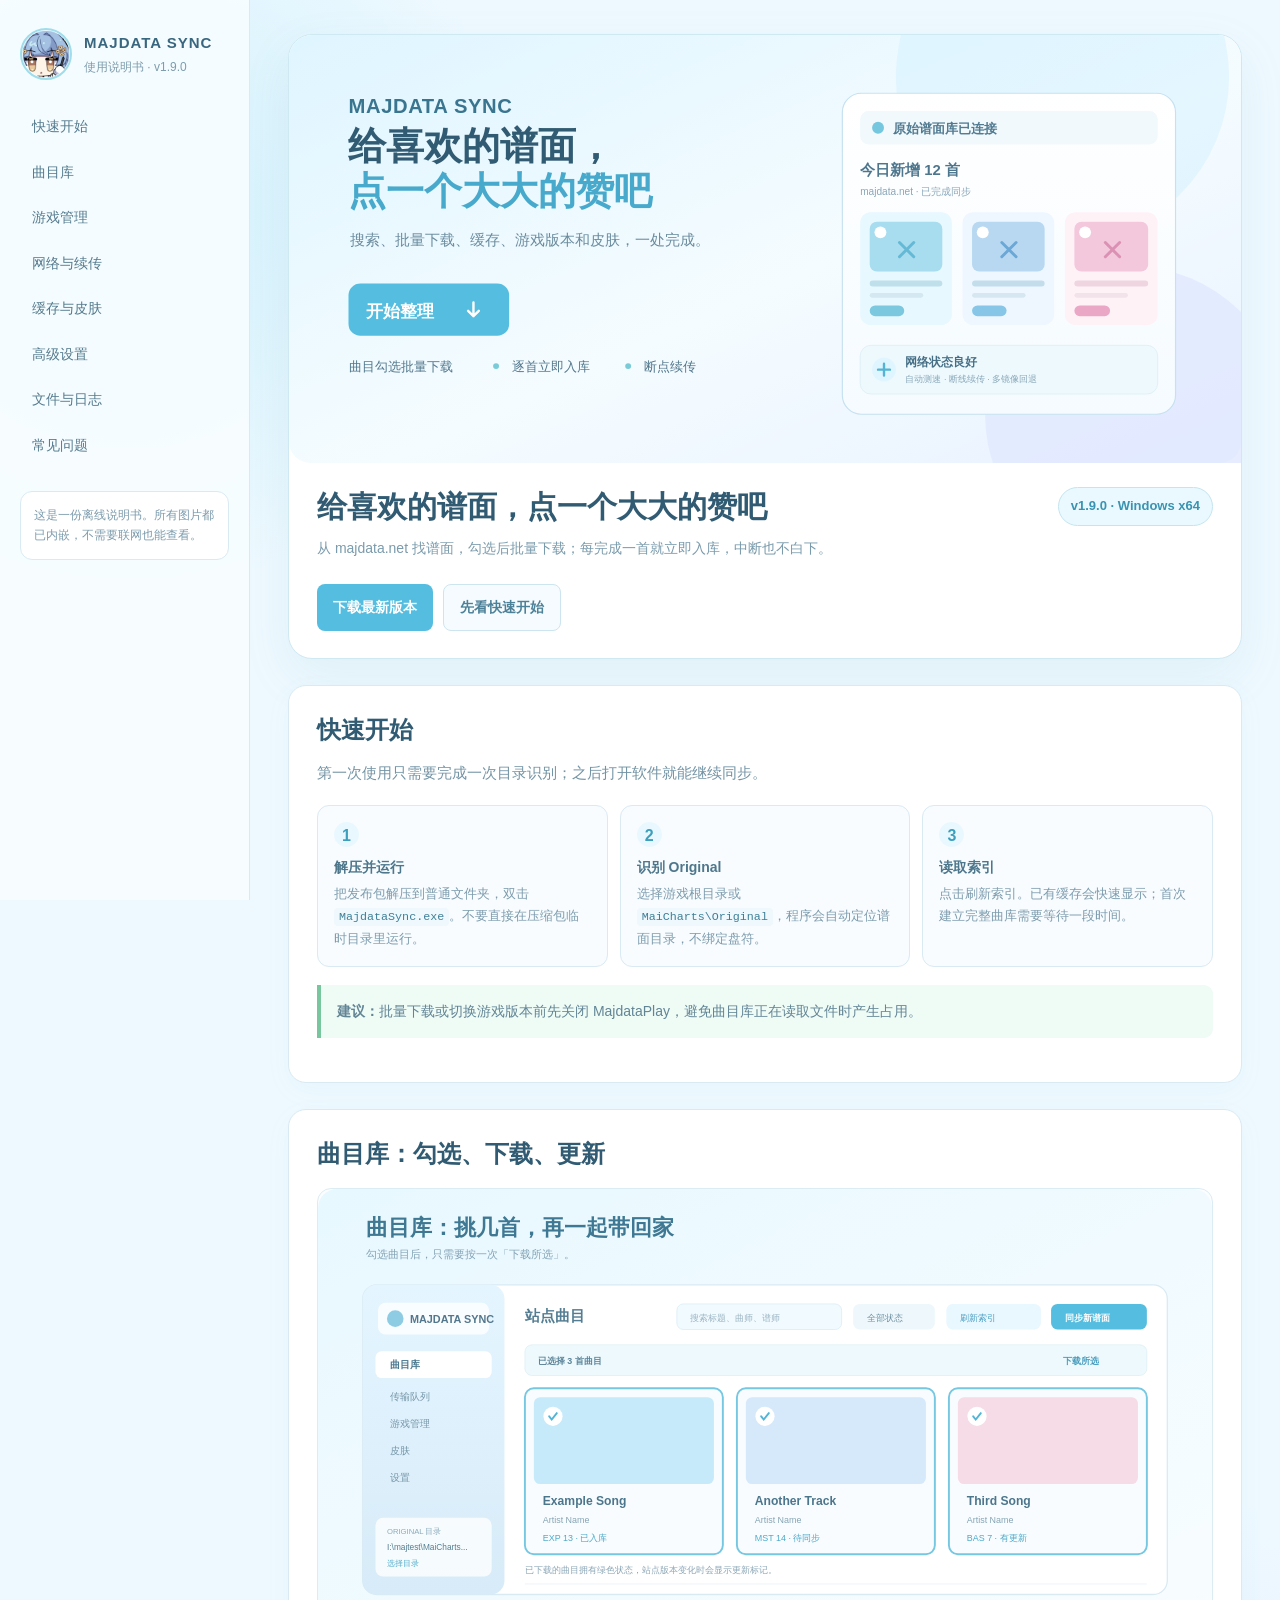
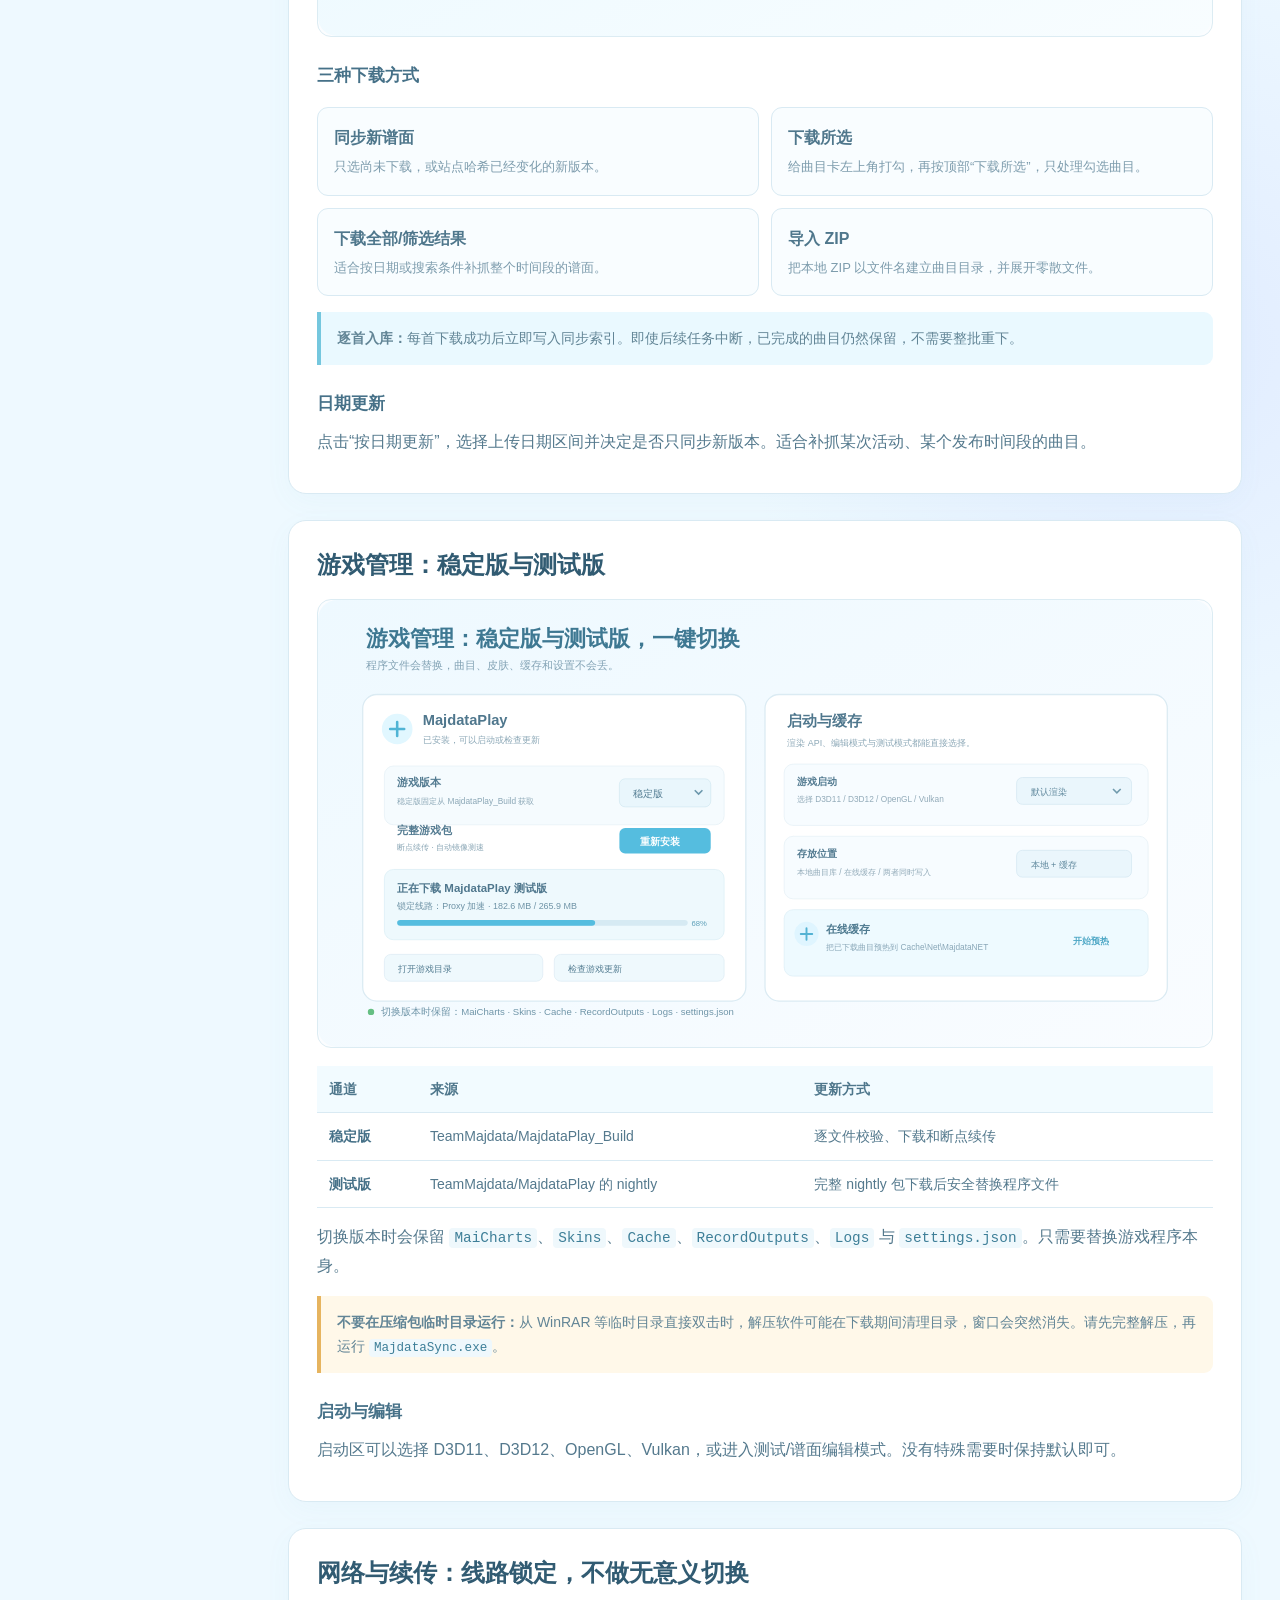
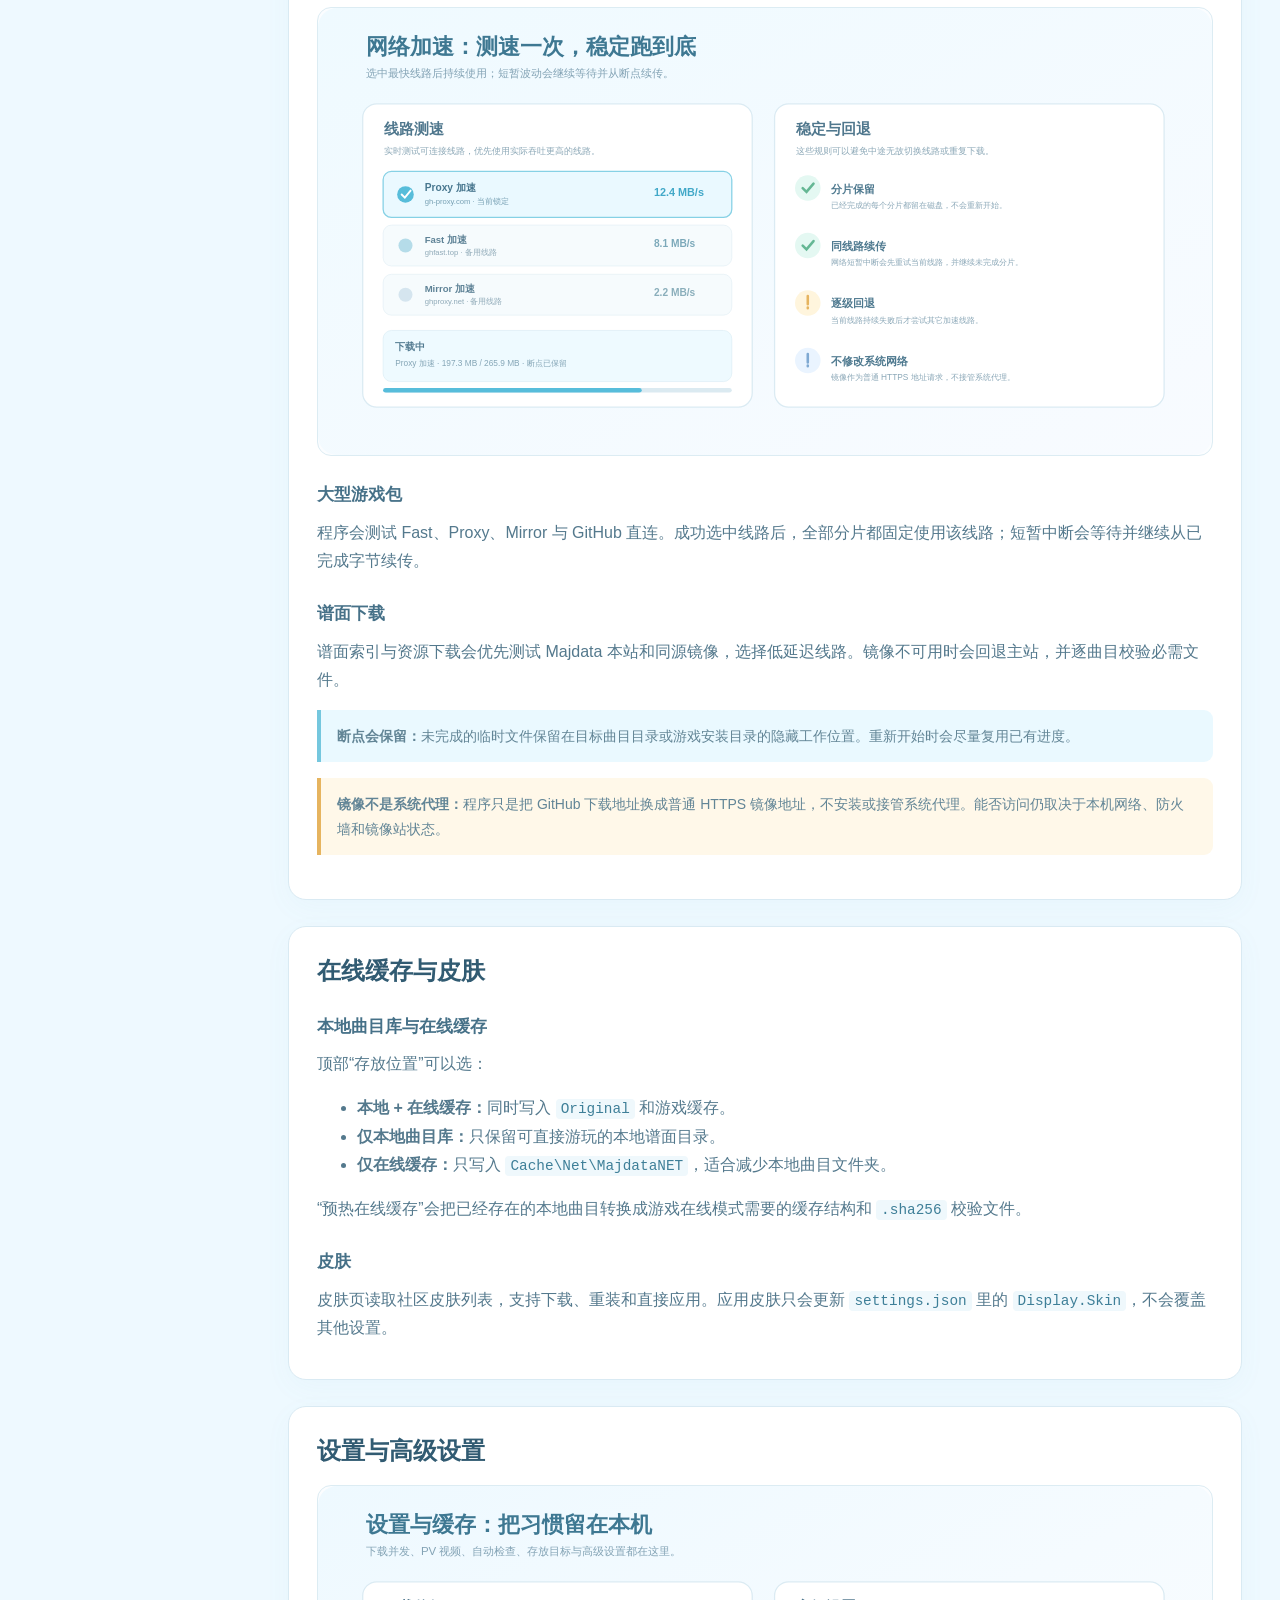
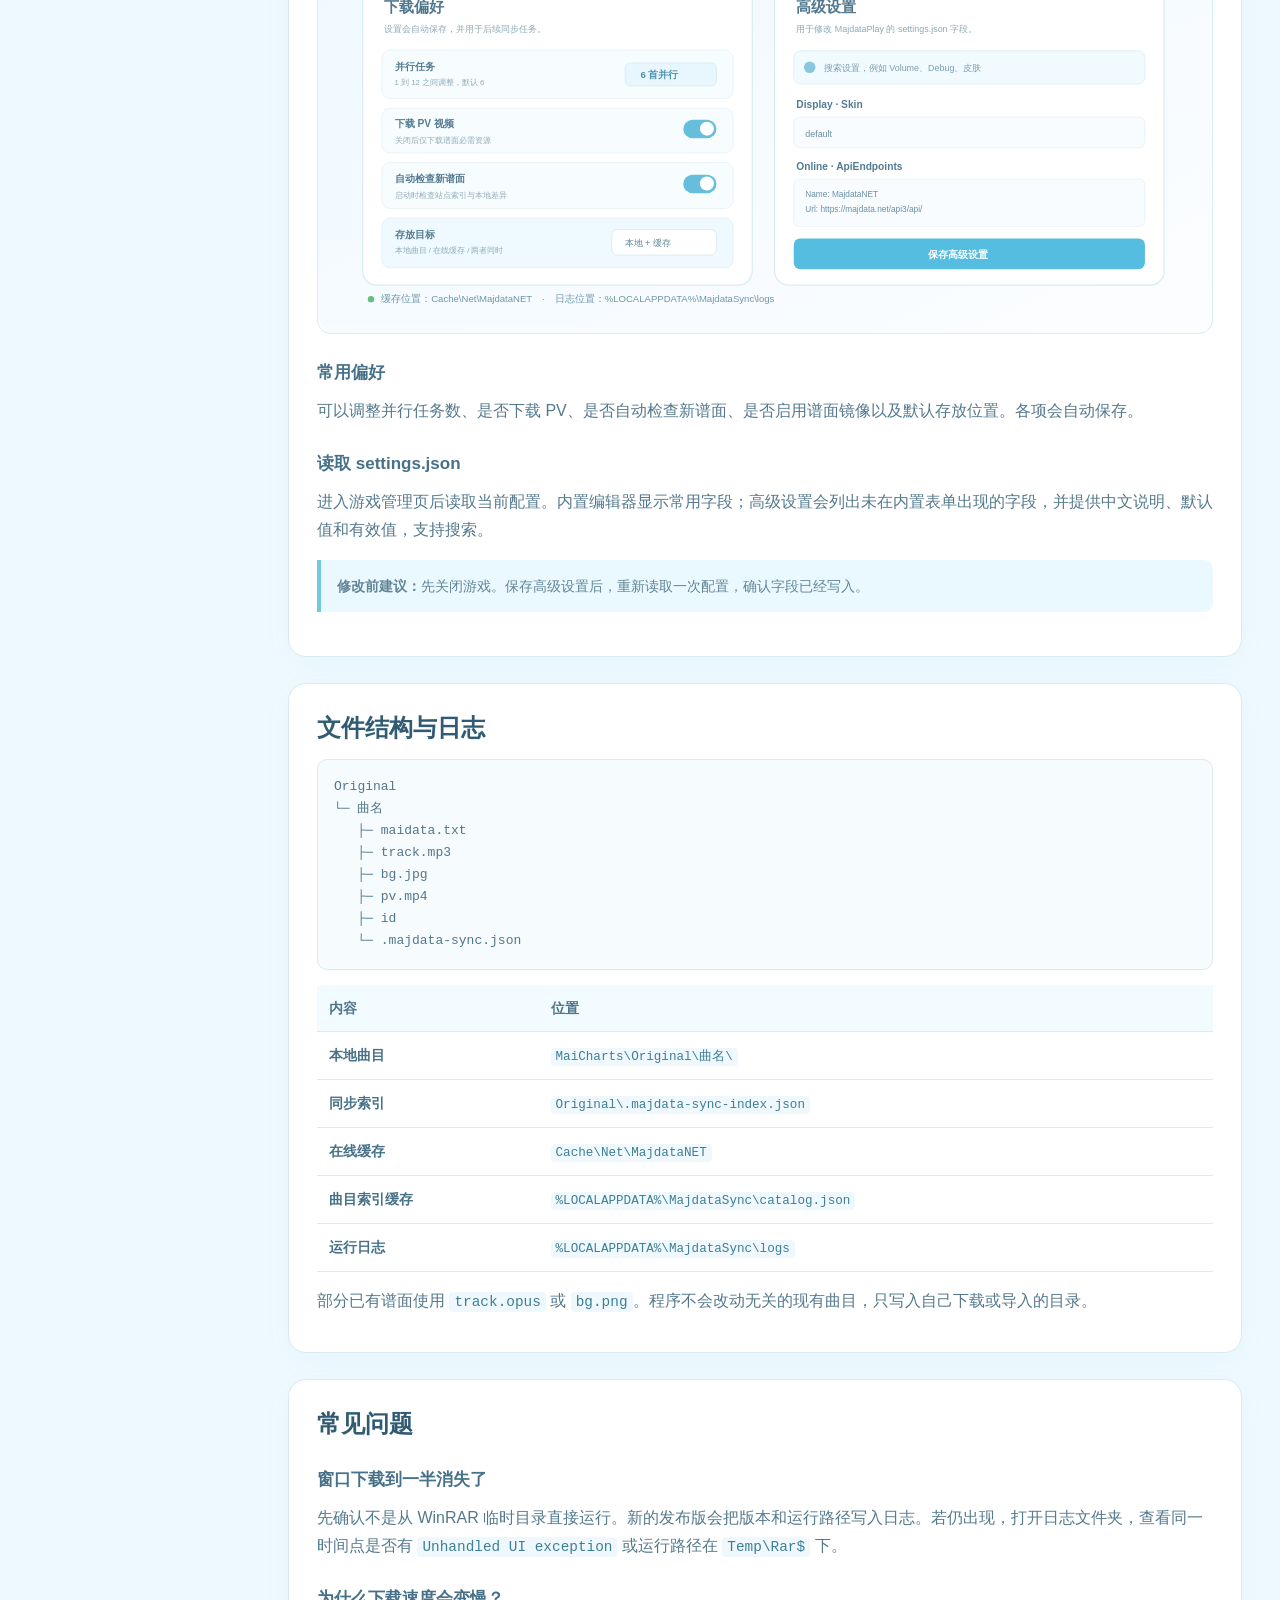
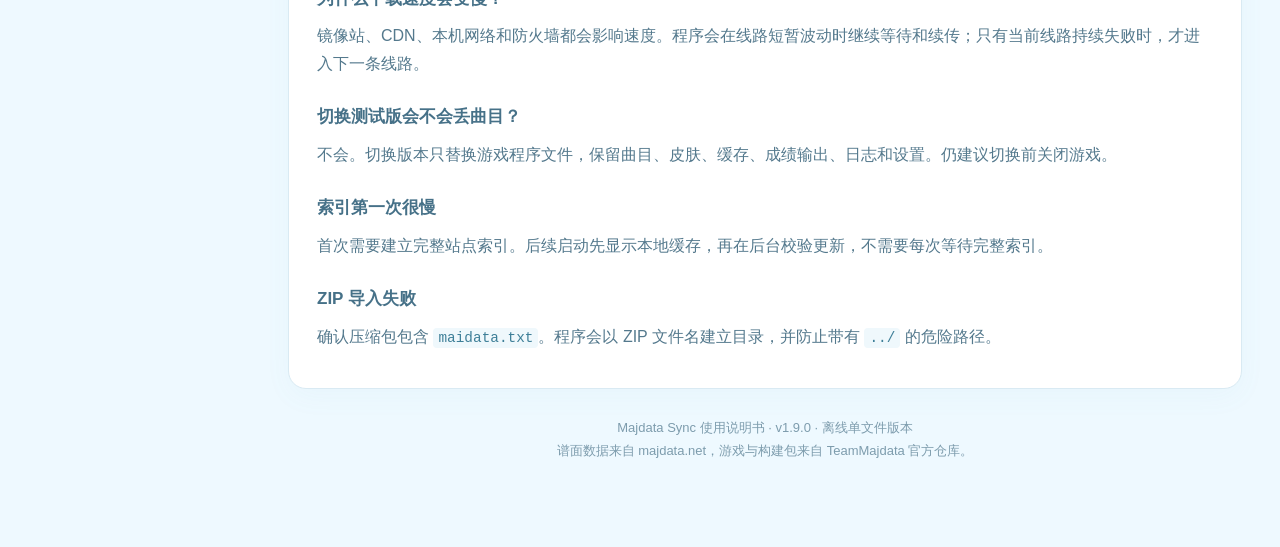
==== docs/MajdataSync-Manual.html @ 10eed174 "docs: add illustrated manual and harden download resume for 1.9.0" ====
<!doctype html>
<html lang="zh-CN">
<head>
  <meta charset="utf-8">
  <meta name="viewport" content="width=device-width, initial-scale=1">
  <title>Majdata Sync 使用说明书</title>
  <style>
    :root {
      --bg: #eef9ff;
      --paper: #ffffff;
      --ink: #315b72;
      --text: #54798d;
      --muted: #7d9cad;
      --line: #d9eaf3;
      --blue: #55bddf;
      --blue-soft: #e9f8ff;
      --cyan-soft: #eaf9ff;
      --pink-soft: #fff2f7;
      --green: #59a982;
      --radius: 18px;
    }
    * { box-sizing: border-box; }
    html { scroll-behavior: smooth; }
    body {
      margin: 0;
      background:
        radial-gradient(circle at 10% 3%, rgba(153, 224, 247, .35), transparent 24rem),
        radial-gradient(circle at 92% 28%, rgba(207, 218, 255, .42), transparent 28rem),
        var(--bg);
      color: var(--text);
      font: 16px/1.75 "Microsoft YaHei UI", "Segoe UI", sans-serif;
    }
    a { color: #2987aa; text-decoration: none; }
    a:hover { text-decoration: underline; }
    .shell {
      display: grid;
      grid-template-columns: 250px minmax(0, 1fr);
      max-width: 1480px;
      margin: 0 auto;
      min-height: 100vh;
    }
    aside {
      position: sticky;
      top: 0;
      height: 100vh;
      padding: 28px 20px;
      background: rgba(248, 253, 255, .9);
      border-right: 1px solid var(--line);
    }
    .brand {
      display: flex;
      align-items: center;
      gap: 12px;
      margin-bottom: 26px;
    }
    .brand img { width: 52px; height: 52px; object-fit: cover; border-radius: 50%; border: 2px solid #9fddeb; }
    .brand strong { display: block; color: #39677f; font-size: 15px; letter-spacing: 1px; }
    .brand span { display: block; color: var(--muted); font-size: 12px; }
    nav { display: grid; gap: 5px; }
    nav a { padding: 8px 12px; border-radius: 8px; color: #557b8e; font-size: 14px; }
    nav a:hover { background: var(--blue-soft); text-decoration: none; }
    .aside-note { margin-top: 26px; padding: 13px; border: 1px solid var(--line); border-radius: 12px; background: #fff; color: var(--muted); font-size: 12px; line-height: 1.7; }
    main { min-width: 0; padding: 34px 38px 90px; }
    .hero {
      overflow: hidden;
      border: 1px solid #cfe9f2;
      border-radius: 24px;
      background: #fff;
      box-shadow: 0 18px 50px rgba(79, 143, 169, .09);
    }
    .hero > img { display: block; width: 100%; height: auto; aspect-ratio: 1600 / 720; object-fit: cover; }
    .hero-copy { display: flex; align-items: flex-start; justify-content: space-between; gap: 22px; padding: 24px 28px; }
    .hero-copy h1 { margin: 0 0 8px; color: var(--ink); font-size: 30px; line-height: 1.35; }
    .hero-copy p { margin: 0; color: #7a9bac; font-size: 14px; }
    .version { flex: 0 0 auto; padding: 7px 12px; border: 1px solid #c3e5ef; border-radius: 999px; background: var(--cyan-soft); color: #3a93b0; font-size: 13px; font-weight: 700; white-space: nowrap; }
    .quick-actions { display: flex; flex-wrap: wrap; gap: 10px; padding: 0 28px 27px; }
    .button { display: inline-flex; align-items: center; gap: 8px; padding: 10px 16px; border-radius: 8px; background: var(--blue); color: #fff; font-size: 14px; font-weight: 700; }
    .button.secondary { border: 1px solid #cce5ef; background: #f5fbfe; color: #4d8198; }
    section { margin-top: 26px; padding: 28px; border: 1px solid var(--line); border-radius: var(--radius); background: var(--paper); box-shadow: 0 8px 28px rgba(91, 153, 178, .045); }
    h2 { margin: 0 0 14px; color: var(--ink); font-size: 24px; line-height: 1.35; }
    h3 { margin: 24px 0 8px; color: #467188; font-size: 17px; }
    p { margin: 9px 0; }
    .lead { color: #7394a5; font-size: 15px; }
    .figure { display: block; width: 100%; height: auto; margin: 18px 0; border: 1px solid #dcecf3; border-radius: 14px; background: #fbfdff; }
    .steps { display: grid; grid-template-columns: repeat(3, minmax(0, 1fr)); gap: 12px; margin: 18px 0; }
    .step { padding: 16px; border: 1px solid var(--line); border-radius: 12px; background: #f8fcff; }
    .step b { display: inline-grid; width: 25px; height: 25px; margin-bottom: 8px; place-items: center; border-radius: 50%; background: var(--blue-soft); color: #3e9fbd; }
    .step strong { display: block; color: #4e778c; font-size: 14px; }
    .step span { display: block; margin-top: 4px; color: var(--muted); font-size: 13px; line-height: 1.7; }
    .callout { margin: 16px 0; padding: 14px 16px; border-left: 4px solid #75c7de; border-radius: 0 9px 9px 0; background: var(--cyan-soft); color: #628596; font-size: 14px; }
    .callout.warn { border-left-color: #e6b45f; background: #fff8e9; }
    .callout.good { border-left-color: #77c69d; background: #effbf5; }
    table { width: 100%; border-collapse: collapse; margin: 15px 0; font-size: 14px; }
    th, td { padding: 11px 12px; border-bottom: 1px solid var(--line); text-align: left; vertical-align: top; }
    th { background: #f2fbff; color: #4f778c; font-weight: 700; }
    td:first-child { color: #467188; font-weight: 700; }
    code { padding: 2px 5px; border-radius: 4px; background: #eff8fc; color: #3e7f98; font-family: Consolas, monospace; font-size: .9em; }
    pre { overflow: auto; margin: 14px 0; padding: 16px; border: 1px solid var(--line); border-radius: 10px; background: #f6fbfe; color: #52778c; font: 13px/1.7 Consolas, monospace; }
    .cards { display: grid; grid-template-columns: repeat(2, minmax(0, 1fr)); gap: 12px; margin: 16px 0; }
    .card { padding: 16px; border: 1px solid var(--line); border-radius: 11px; background: #f9fdff; }
    .card strong { display: block; color: #4f778c; }
    .card span { display: block; margin-top: 4px; color: var(--muted); font-size: 13px; }
    footer { padding: 28px 4px 0; color: var(--muted); font-size: 13px; text-align: center; }
    @media (max-width: 960px) {
      .shell { display: block; }
      aside { position: static; height: auto; padding: 18px 20px; border-right: 0; border-bottom: 1px solid var(--line); }
      nav { grid-template-columns: repeat(4, minmax(0, 1fr)); }
      nav a { padding: 7px 8px; font-size: 12px; text-align: center; }
      .aside-note { display: none; }
      main { padding: 18px 16px 60px; }
      .hero-copy { padding: 19px; }
      .hero-copy h1 { font-size: 24px; }
      .quick-actions { padding: 0 19px 20px; }
      section { padding: 20px; }
    }
    @media (max-width: 540px) {
      html, body { overflow-x: hidden; }
      .shell, main, section, .hero { min-width: 0; max-width: 100%; }
      .brand { margin-bottom: 16px; }
      nav { grid-template-columns: repeat(2, minmax(0, 1fr)); }
      .hero-copy { display: block; }
      .version { display: inline-block; margin-top: 10px; }
      .hero > img { height: 210px; object-fit: cover; object-position: 18% center; }
      .steps, .cards { grid-template-columns: 1fr; }
      h2 { font-size: 21px; }
      table, thead, tbody, th, td, tr { display: block; }
      thead { display: none; }
      tr { margin-bottom: 10px; border: 1px solid var(--line); border-radius: 9px; overflow: hidden; }
      td { border-bottom: 1px solid var(--line); }
      td:last-child { border-bottom: 0; }
      pre { white-space: pre-wrap; word-break: break-word; }
      p, li, td, code { overflow-wrap: anywhere; }
    }
  </style>
</head>
<body>
  <div class="shell">
    <aside>
      <div class="brand">
        <img src="[data-uri]" alt="盐">
        <div><strong>MAJDATA SYNC</strong><span>使用说明书 · v1.9.0</span></div>
      </div>
      <nav>
        <a href="#start">快速开始</a>
        <a href="#library">曲目库</a>
        <a href="#game">游戏管理</a>
        <a href="#network">网络与续传</a>
        <a href="#cache">缓存与皮肤</a>
        <a href="#settings">高级设置</a>
        <a href="#files">文件与日志</a>
        <a href="#faq">常见问题</a>
      </nav>
      <div class="aside-note">这是一份离线说明书。所有图片都已内嵌，不需要联网也能查看。</div>
    </aside>
    <main>
      <div class="hero">
        <img src="[data-uri]" alt="Majdata Sync 曲目库示意图">
        <div class="hero-copy">
          <div>
            <h1>给喜欢的谱面，点一个大大的赞吧</h1>
            <p>从 majdata.net 找谱面，勾选后批量下载；每完成一首就立即入库，中断也不白下。</p>
          </div>
          <span class="version">v1.9.0 · Windows x64</span>
        </div>
        <div class="quick-actions">
          <a class="button" href="https://github.com/Zppppp124/MajdataSync/releases/latest">下载最新版本</a>
          <a class="button secondary" href="#start">先看快速开始</a>
        </div>
      </div>

      <section id="start">
        <h2>快速开始</h2>
        <p class="lead">第一次使用只需要完成一次目录识别；之后打开软件就能继续同步。</p>
        <div class="steps">
          <div class="step"><b>1</b><strong>解压并运行</strong><span>把发布包解压到普通文件夹，双击 <code>MajdataSync.exe</code>。不要直接在压缩包临时目录里运行。</span></div>
          <div class="step"><b>2</b><strong>识别 Original</strong><span>选择游戏根目录或 <code>MaiCharts\Original</code>，程序会自动定位谱面目录，不绑定盘符。</span></div>
          <div class="step"><b>3</b><strong>读取索引</strong><span>点击刷新索引。已有缓存会快速显示；首次建立完整曲库需要等待一段时间。</span></div>
        </div>
        <div class="callout good"><strong>建议：</strong>批量下载或切换游戏版本前先关闭 MajdataPlay，避免曲目库正在读取文件时产生占用。</div>
      </section>

      <section id="library">
        <h2>曲目库：勾选、下载、更新</h2>
        <img class="figure" src="[data-uri]" alt="曲目库勾选与批量的示意图">
        <h3>三种下载方式</h3>
        <div class="cards">
          <div class="card"><strong>同步新谱面</strong><span>只选尚未下载，或站点哈希已经变化的新版本。</span></div>
          <div class="card"><strong>下载所选</strong><span>给曲目卡左上角打勾，再按顶部“下载所选”，只处理勾选曲目。</span></div>
          <div class="card"><strong>下载全部/筛选结果</strong><span>适合按日期或搜索条件补抓整个时间段的谱面。</span></div>
          <div class="card"><strong>导入 ZIP</strong><span>把本地 ZIP 以文件名建立曲目目录，并展开零散文件。</span></div>
        </div>
        <div class="callout"><strong>逐首入库：</strong>每首下载成功后立即写入同步索引。即使后续任务中断，已完成的曲目仍然保留，不需要整批重下。</div>
        <h3>日期更新</h3>
        <p>点击“按日期更新”，选择上传日期区间并决定是否只同步新版本。适合补抓某次活动、某个发布时间段的曲目。</p>
      </section>

      <section id="game">
        <h2>游戏管理：稳定版与测试版</h2>
        <img class="figure" src="[data-uri]" alt="游戏管理与版本切换示意图">
        <table>
          <thead><tr><th>通道</th><th>来源</th><th>更新方式</th></tr></thead>
          <tbody>
            <tr><td>稳定版</td><td>TeamMajdata/MajdataPlay_Build</td><td>逐文件校验、下载和断点续传</td></tr>
            <tr><td>测试版</td><td>TeamMajdata/MajdataPlay 的 nightly</td><td>完整 nightly 包下载后安全替换程序文件</td></tr>
          </tbody>
        </table>
        <p>切换版本时会保留 <code>MaiCharts</code>、<code>Skins</code>、<code>Cache</code>、<code>RecordOutputs</code>、<code>Logs</code> 与 <code>settings.json</code>。只需要替换游戏程序本身。</p>
        <div class="callout warn"><strong>不要在压缩包临时目录运行：</strong>从 WinRAR 等临时目录直接双击时，解压软件可能在下载期间清理目录，窗口会突然消失。请先完整解压，再运行 <code>MajdataSync.exe</code>。</div>
        <h3>启动与编辑</h3>
        <p>启动区可以选择 D3D11、D3D12、OpenGL、Vulkan，或进入测试/谱面编辑模式。没有特殊需要时保持默认即可。</p>
      </section>

      <section id="network">
        <h2>网络与续传：线路锁定，不做无意义切换</h2>
        <img class="figure" src="[data-uri]" alt="网络线路锁定与回退示意图">
        <h3>大型游戏包</h3>
        <p>程序会测试 Fast、Proxy、Mirror 与 GitHub 直连。成功选中线路后，全部分片都固定使用该线路；短暂中断会等待并继续从已完成字节续传。</p>
        <h3>谱面下载</h3>
        <p>谱面索引与资源下载会优先测试 Majdata 本站和同源镜像，选择低延迟线路。镜像不可用时会回退主站，并逐曲目校验必需文件。</p>
        <div class="callout"><strong>断点会保留：</strong>未完成的临时文件保留在目标曲目目录或游戏安装目录的隐藏工作位置。重新开始时会尽量复用已有进度。</div>
        <div class="callout warn"><strong>镜像不是系统代理：</strong>程序只是把 GitHub 下载地址换成普通 HTTPS 镜像地址，不安装或接管系统代理。能否访问仍取决于本机网络、防火墙和镜像站状态。</div>
      </section>

      <section id="cache">
        <h2>在线缓存与皮肤</h2>
        <h3>本地曲目库与在线缓存</h3>
        <p>顶部“存放位置”可以选：</p>
        <ul>
          <li><strong>本地 + 在线缓存：</strong>同时写入 <code>Original</code> 和游戏缓存。</li>
          <li><strong>仅本地曲目库：</strong>只保留可直接游玩的本地谱面目录。</li>
          <li><strong>仅在线缓存：</strong>只写入 <code>Cache\Net\MajdataNET</code>，适合减少本地曲目文件夹。</li>
        </ul>
        <p>“预热在线缓存”会把已经存在的本地曲目转换成游戏在线模式需要的缓存结构和 <code>.sha256</code> 校验文件。</p>
        <h3>皮肤</h3>
        <p>皮肤页读取社区皮肤列表，支持下载、重装和直接应用。应用皮肤只会更新 <code>settings.json</code> 里的 <code>Display.Skin</code>，不会覆盖其他设置。</p>
      </section>

      <section id="settings">
        <h2>设置与高级设置</h2>
        <img class="figure" src="[data-uri]" alt="设置、高级设置与缓存示意图">
        <h3>常用偏好</h3>
        <p>可以调整并行任务数、是否下载 PV、是否自动检查新谱面、是否启用谱面镜像以及默认存放位置。各项会自动保存。</p>
        <h3>读取 settings.json</h3>
        <p>进入游戏管理页后读取当前配置。内置编辑器显示常用字段；高级设置会列出未在内置表单出现的字段，并提供中文说明、默认值和有效值，支持搜索。</p>
        <div class="callout"><strong>修改前建议：</strong>先关闭游戏。保存高级设置后，重新读取一次配置，确认字段已经写入。</div>
      </section>

      <section id="files">
        <h2>文件结构与日志</h2>
        <pre>Original
└─ 曲名
   ├─ maidata.txt
   ├─ track.mp3
   ├─ bg.jpg
   ├─ pv.mp4
   ├─ id
   └─ .majdata-sync.json</pre>
        <table>
          <thead><tr><th>内容</th><th>位置</th></tr></thead>
          <tbody>
            <tr><td>本地曲目</td><td><code>MaiCharts\Original\曲名\</code></td></tr>
            <tr><td>同步索引</td><td><code>Original\.majdata-sync-index.json</code></td></tr>
            <tr><td>在线缓存</td><td><code>Cache\Net\MajdataNET</code></td></tr>
            <tr><td>曲目索引缓存</td><td><code>%LOCALAPPDATA%\MajdataSync\catalog.json</code></td></tr>
            <tr><td>运行日志</td><td><code>%LOCALAPPDATA%\MajdataSync\logs</code></td></tr>
          </tbody>
        </table>
        <p>部分已有谱面使用 <code>track.opus</code> 或 <code>bg.png</code>。程序不会改动无关的现有曲目，只写入自己下载或导入的目录。</p>
      </section>

      <section id="faq">
        <h2>常见问题</h2>
        <h3>窗口下载到一半消失了</h3>
        <p>先确认不是从 WinRAR 临时目录直接运行。新的发布版会把版本和运行路径写入日志。若仍出现，打开日志文件夹，查看同一时间点是否有 <code>Unhandled UI exception</code> 或运行路径在 <code>Temp\Rar$</code> 下。</p>
        <h3>为什么下载速度会变慢？</h3>
        <p>镜像站、CDN、本机网络和防火墙都会影响速度。程序会在线路短暂波动时继续等待和续传；只有当前线路持续失败时，才进入下一条线路。</p>
        <h3>切换测试版会不会丢曲目？</h3>
        <p>不会。切换版本只替换游戏程序文件，保留曲目、皮肤、缓存、成绩输出、日志和设置。仍建议切换前关闭游戏。</p>
        <h3>索引第一次很慢</h3>
        <p>首次需要建立完整站点索引。后续启动先显示本地缓存，再在后台校验更新，不需要每次等待完整索引。</p>
        <h3>ZIP 导入失败</h3>
        <p>确认压缩包包含 <code>maidata.txt</code>。程序会以 ZIP 文件名建立目录，并防止带有 <code>../</code> 的危险路径。</p>
      </section>

      <footer>
        Majdata Sync 使用说明书 · v1.9.0 · 离线单文件版本<br>
        谱面数据来自 majdata.net，游戏与构建包来自 TeamMajdata 官方仓库。
      </footer>
    </main>
  </div>
</body>
</html>
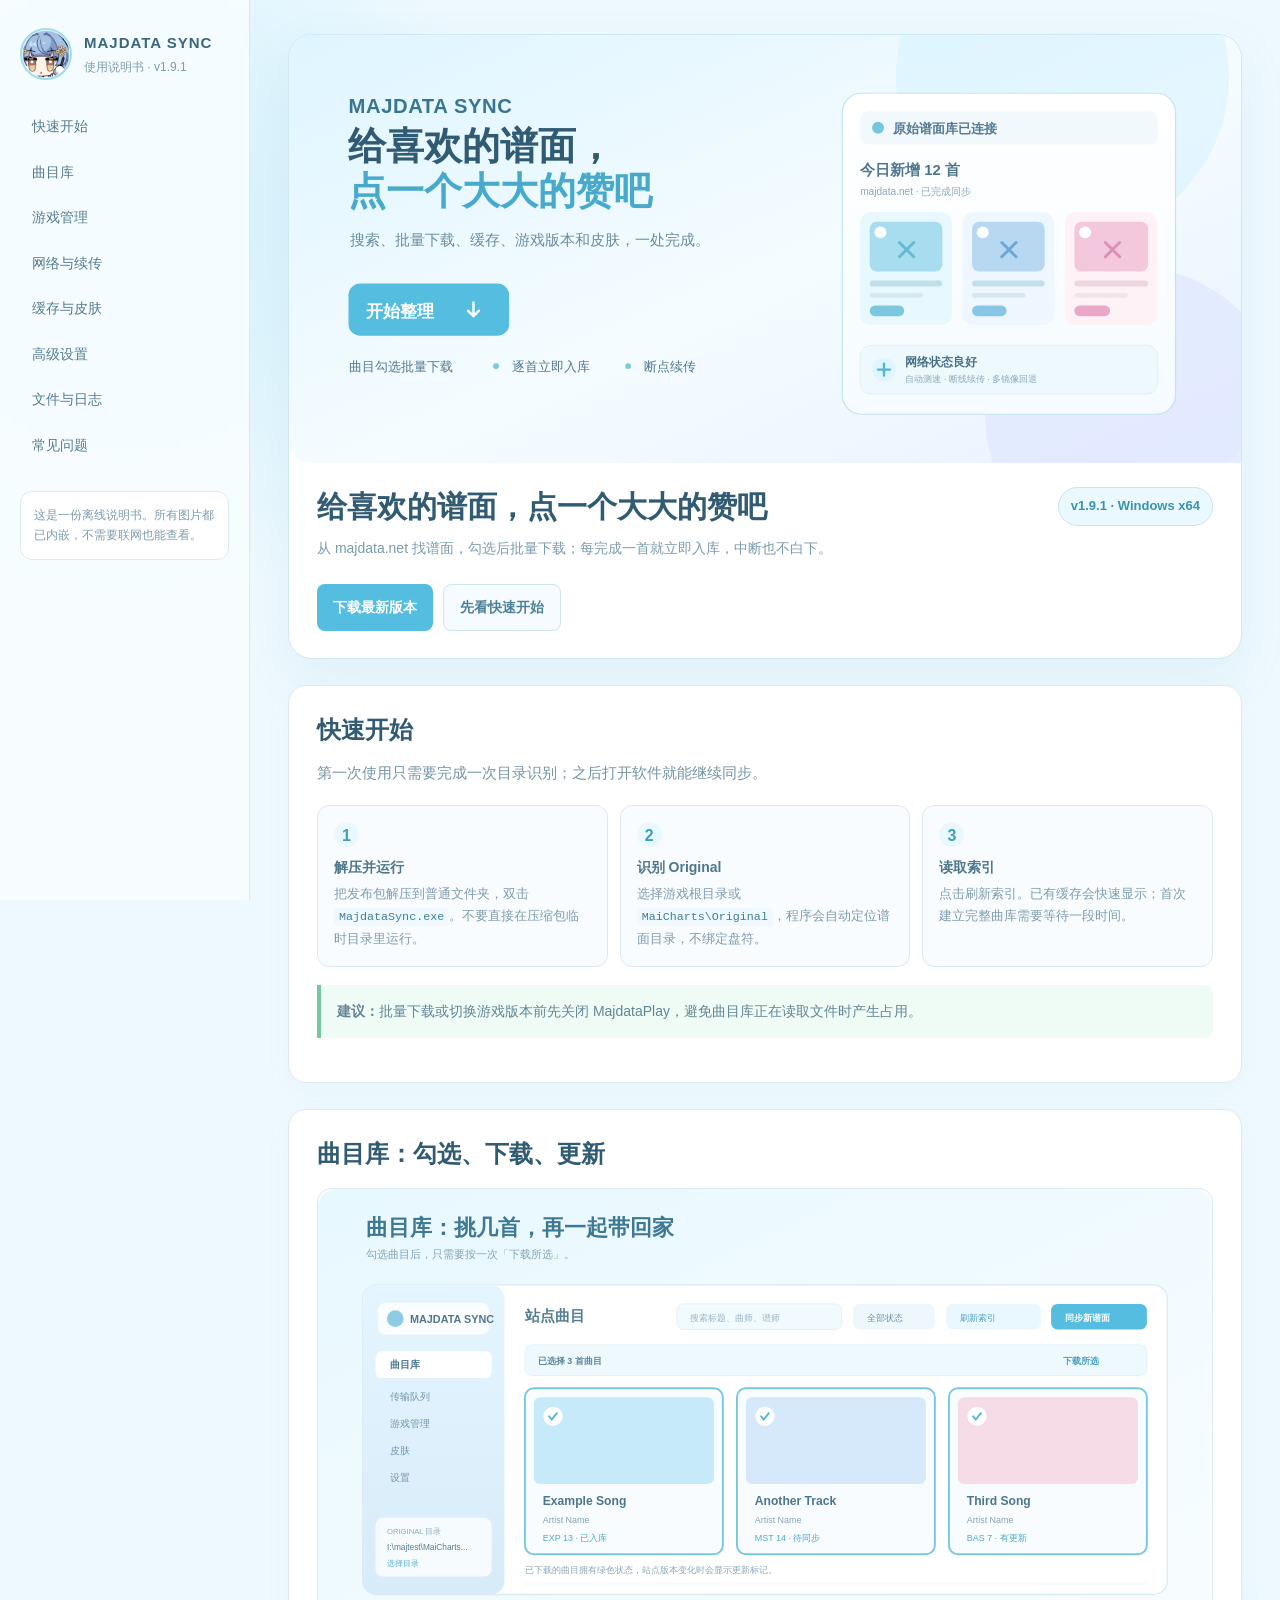
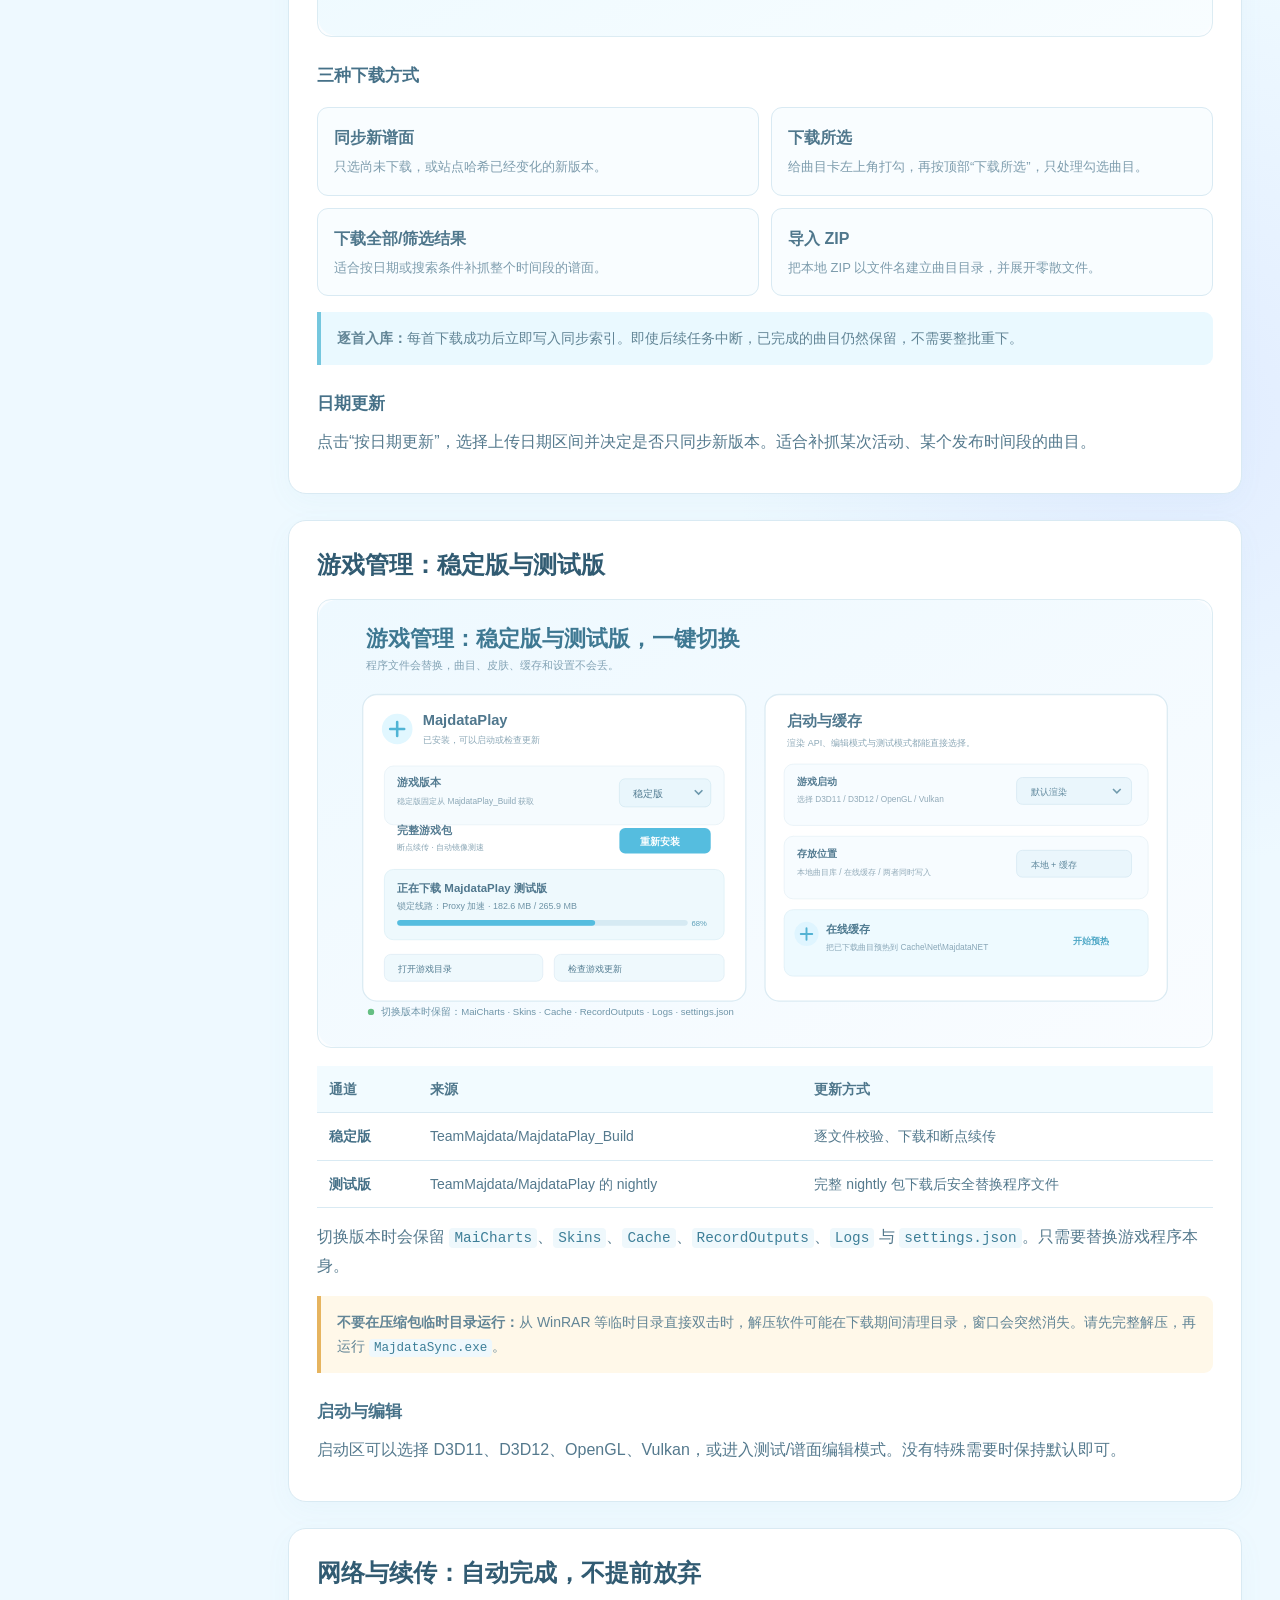
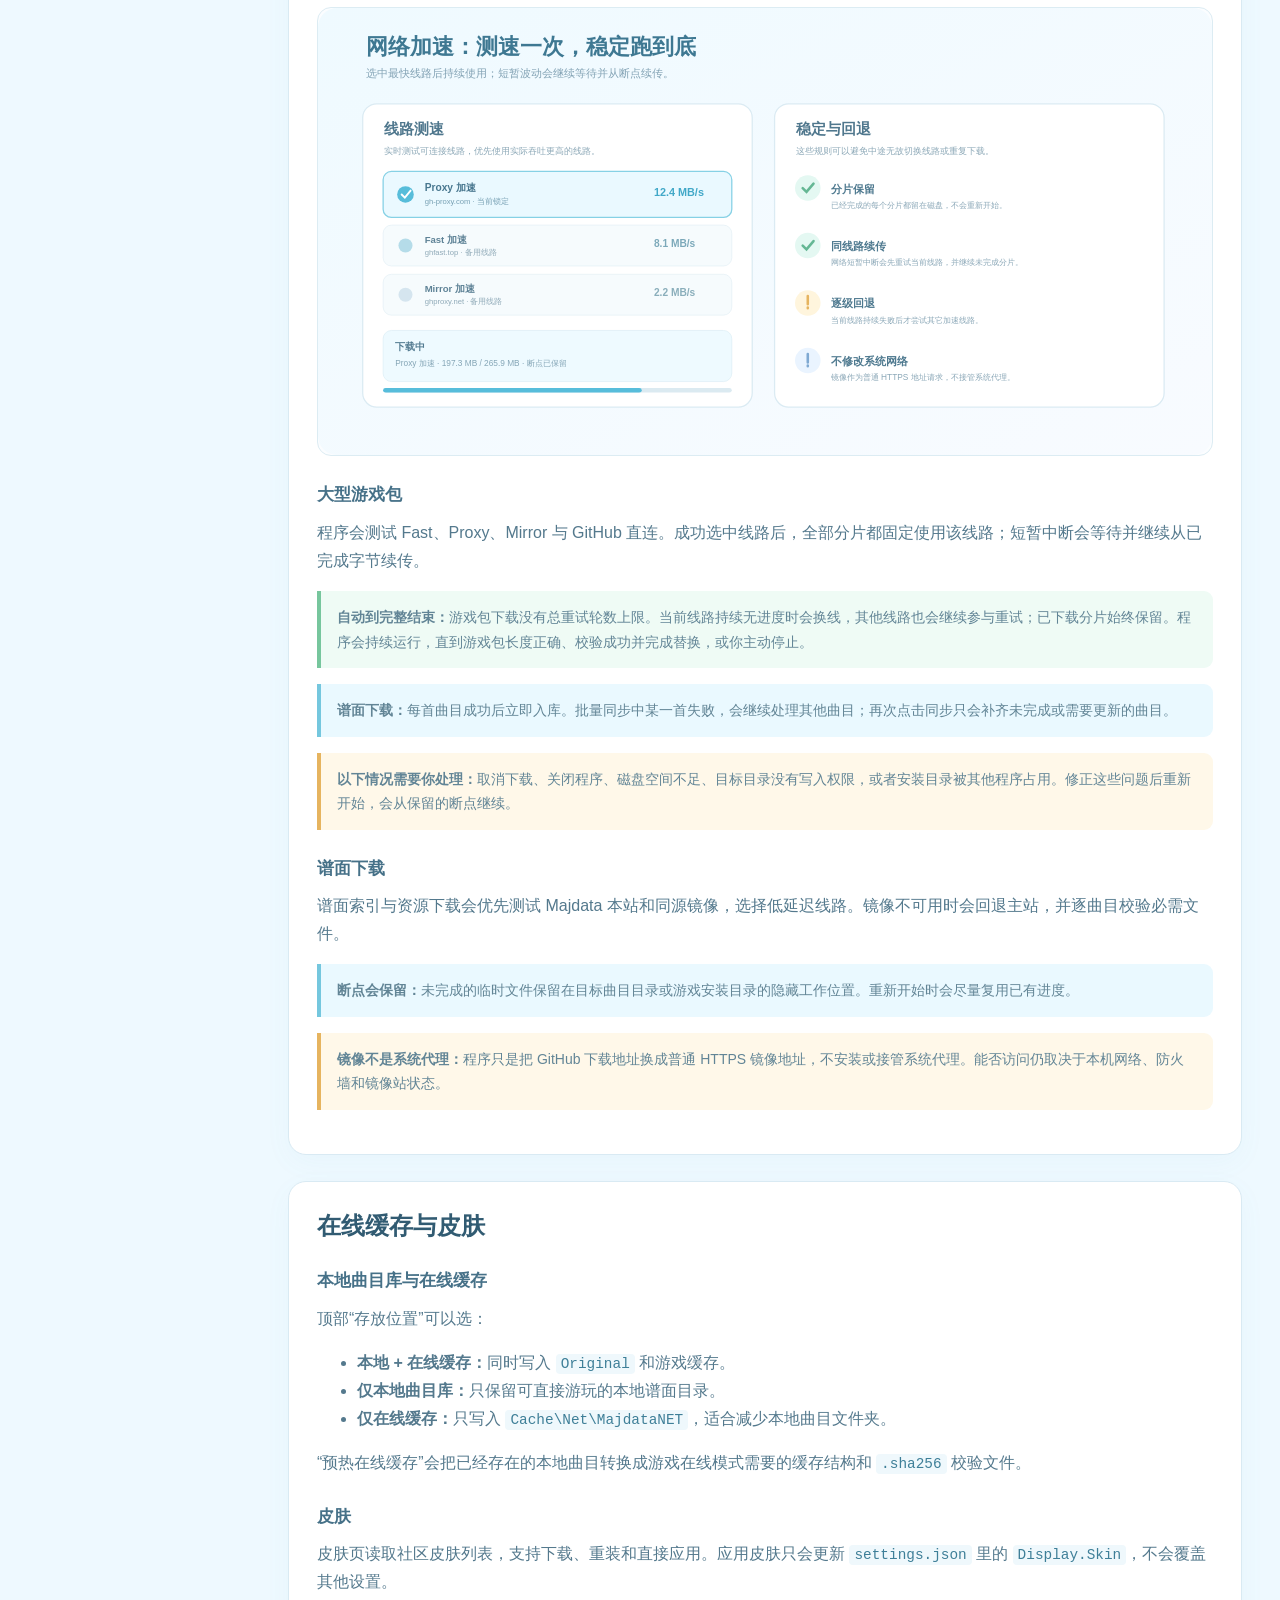
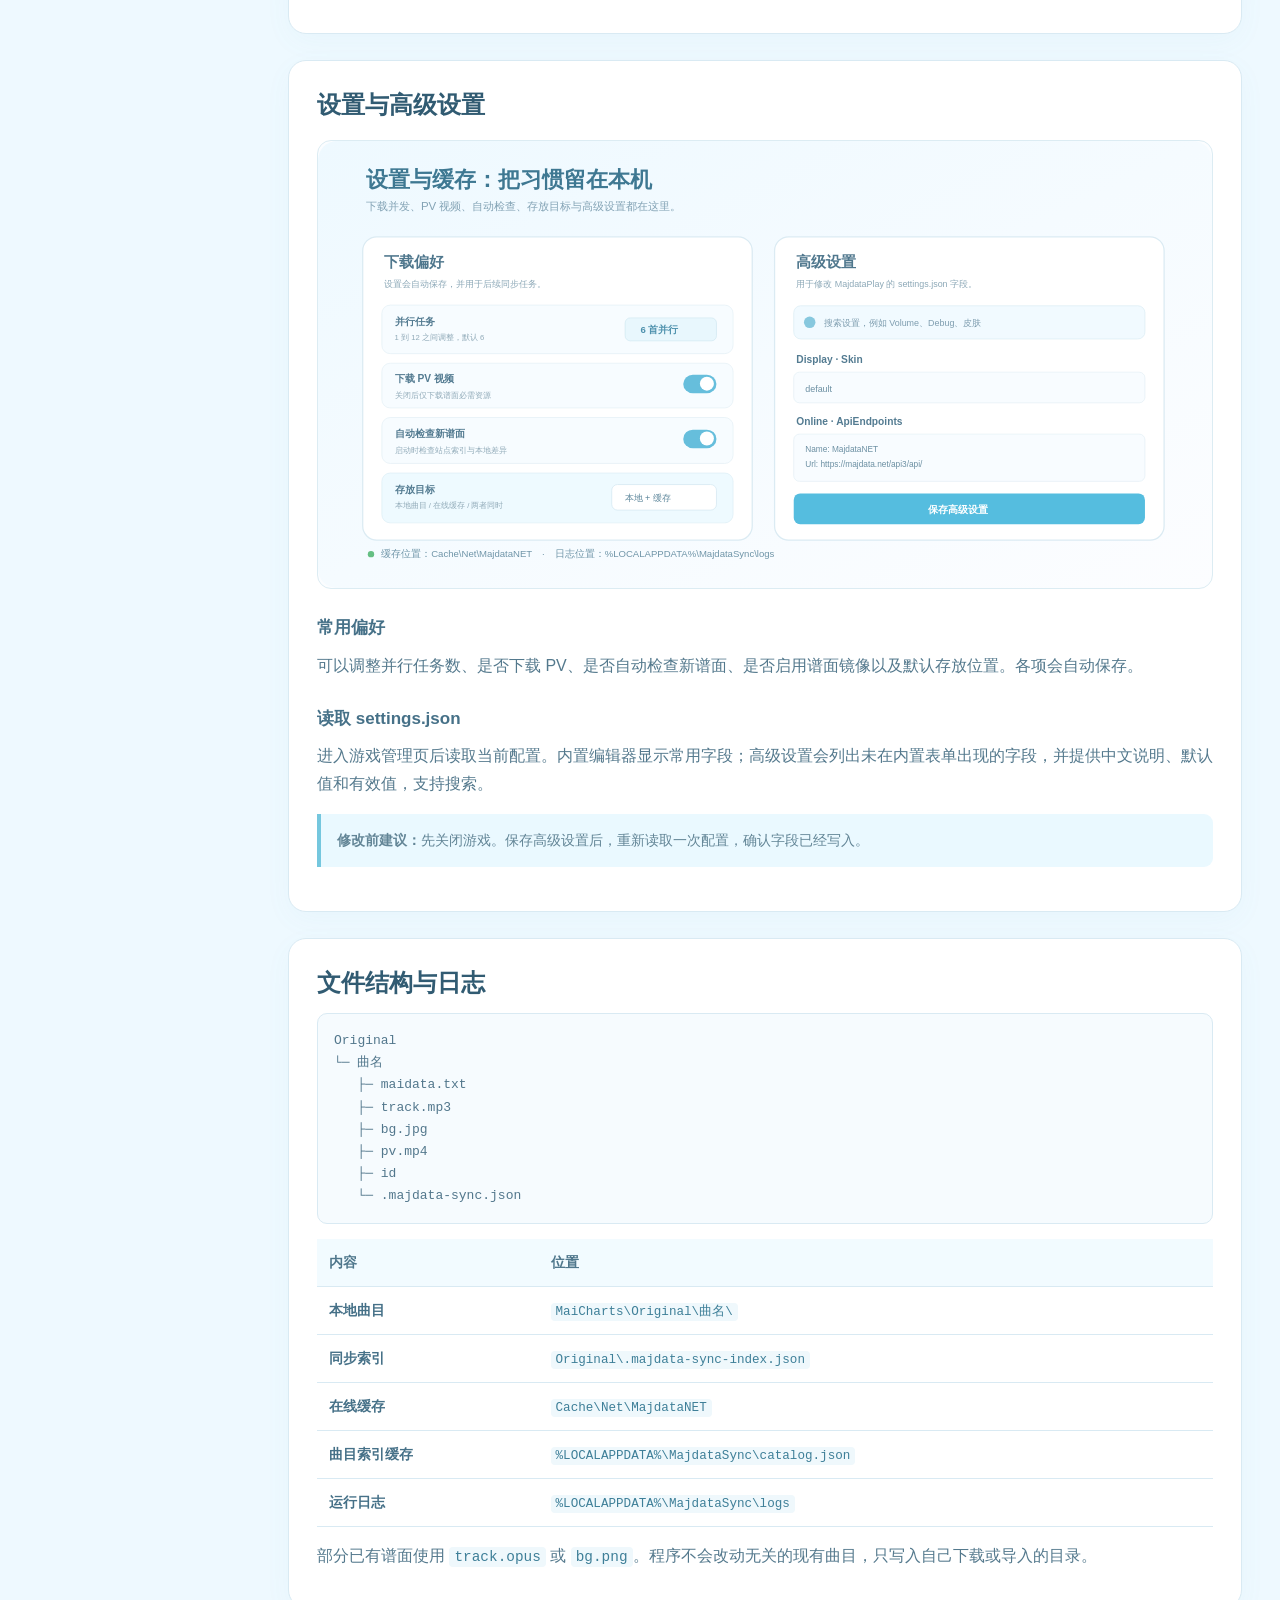
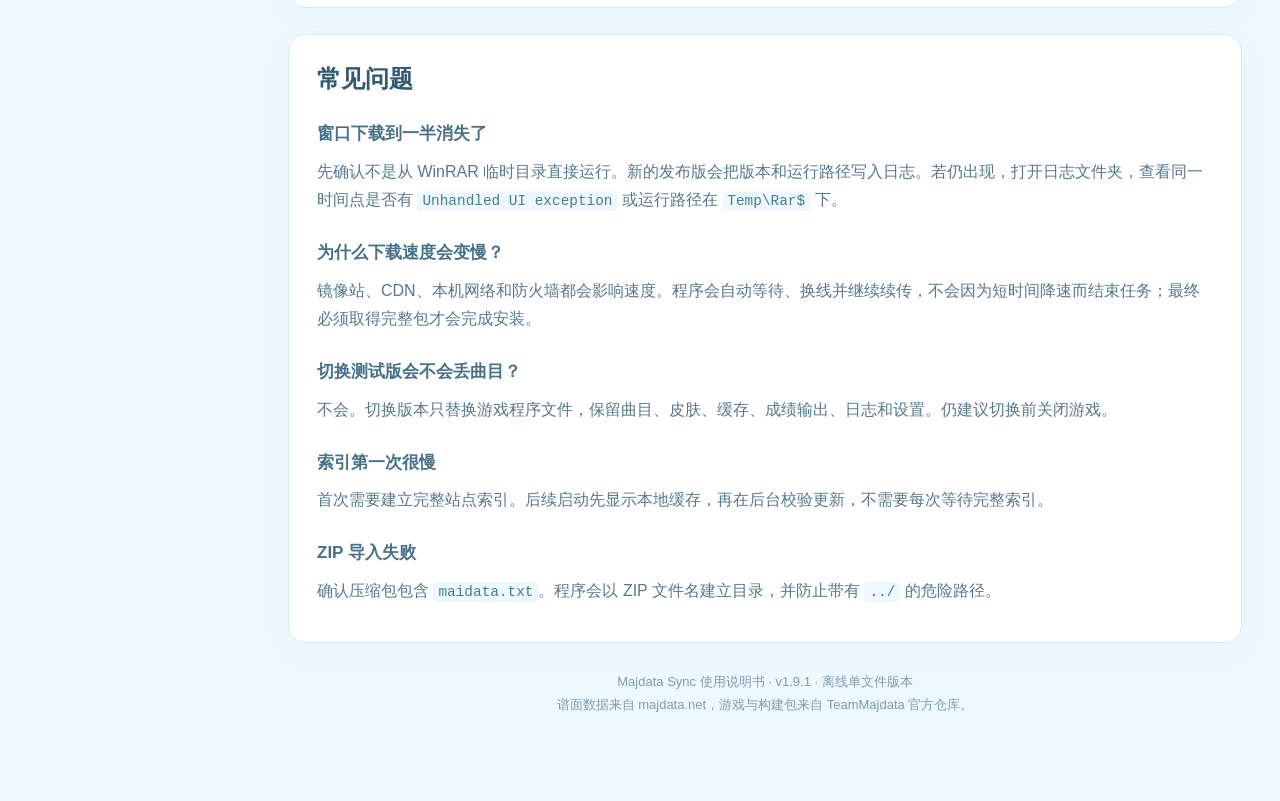
==== commit a26079f1: "fix: keep game downloads running until complete for 1.9.1" ====
--- a/docs/MajdataSync-Manual.html
+++ b/docs/MajdataSync-Manual.html
@@ -120,7 +120,7 @@
       nav { grid-template-columns: repeat(2, minmax(0, 1fr)); }
       .hero-copy { display: block; }
       .version { display: inline-block; margin-top: 10px; }
-      .hero > img { height: 210px; object-fit: cover; object-position: 18% center; }
+      .hero > img { display: none; }
       .steps, .cards { grid-template-columns: 1fr; }
       h2 { font-size: 21px; }
       table, thead, tbody, th, td, tr { display: block; }
@@ -138,7 +138,7 @@
     <aside>
       <div class="brand">
         <img src="[data-uri]" alt="盐">
-        <div><strong>MAJDATA SYNC</strong><span>使用说明书 · v1.9.0</span></div>
+        <div><strong>MAJDATA SYNC</strong><span>使用说明书 · v1.9.1</span></div>
       </div>
       <nav>
         <a href="#start">快速开始</a>
@@ -160,7 +160,7 @@
             <h1>给喜欢的谱面，点一个大大的赞吧</h1>
             <p>从 majdata.net 找谱面，勾选后批量下载；每完成一首就立即入库，中断也不白下。</p>
           </div>
-          <span class="version">v1.9.0 · Windows x64</span>
+          <span class="version">v1.9.1 · Windows x64</span>
         </div>
         <div class="quick-actions">
           <a class="button" href="https://github.com/Zppppp124/MajdataSync/releases/latest">下载最新版本</a>
@@ -211,10 +211,13 @@
       </section>
 
       <section id="network">
-        <h2>网络与续传：线路锁定，不做无意义切换</h2>
+        <h2>网络与续传：自动完成，不提前放弃</h2>
         <img class="figure" src="[data-uri]" alt="网络线路锁定与回退示意图">
         <h3>大型游戏包</h3>
         <p>程序会测试 Fast、Proxy、Mirror 与 GitHub 直连。成功选中线路后，全部分片都固定使用该线路；短暂中断会等待并继续从已完成字节续传。</p>
+        <div class="callout good"><strong>自动到完整结束：</strong>游戏包下载没有总重试轮数上限。当前线路持续无进度时会换线，其他线路也会继续参与重试；已下载分片始终保留。程序会持续运行，直到游戏包长度正确、校验成功并完成替换，或你主动停止。</div>
+        <div class="callout"><strong>谱面下载：</strong>每首曲目成功后立即入库。批量同步中某一首失败，会继续处理其他曲目；再次点击同步只会补齐未完成或需要更新的曲目。</div>
+        <div class="callout warn"><strong>以下情况需要你处理：</strong>取消下载、关闭程序、磁盘空间不足、目标目录没有写入权限，或者安装目录被其他程序占用。修正这些问题后重新开始，会从保留的断点继续。</div>
         <h3>谱面下载</h3>
         <p>谱面索引与资源下载会优先测试 Majdata 本站和同源镜像，选择低延迟线路。镜像不可用时会回退主站，并逐曲目校验必需文件。</p>
         <div class="callout"><strong>断点会保留：</strong>未完成的临时文件保留在目标曲目目录或游戏安装目录的隐藏工作位置。重新开始时会尽量复用已有进度。</div>
@@ -273,7 +276,7 @@
         <h3>窗口下载到一半消失了</h3>
         <p>先确认不是从 WinRAR 临时目录直接运行。新的发布版会把版本和运行路径写入日志。若仍出现，打开日志文件夹，查看同一时间点是否有 <code>Unhandled UI exception</code> 或运行路径在 <code>Temp\Rar$</code> 下。</p>
         <h3>为什么下载速度会变慢？</h3>
-        <p>镜像站、CDN、本机网络和防火墙都会影响速度。程序会在线路短暂波动时继续等待和续传；只有当前线路持续失败时，才进入下一条线路。</p>
+        <p>镜像站、CDN、本机网络和防火墙都会影响速度。程序会自动等待、换线并继续续传，不会因为短时间降速而结束任务；最终必须取得完整包才会完成安装。</p>
         <h3>切换测试版会不会丢曲目？</h3>
         <p>不会。切换版本只替换游戏程序文件，保留曲目、皮肤、缓存、成绩输出、日志和设置。仍建议切换前关闭游戏。</p>
         <h3>索引第一次很慢</h3>
@@ -283,7 +286,7 @@
       </section>
 
       <footer>
-        Majdata Sync 使用说明书 · v1.9.0 · 离线单文件版本<br>
+        Majdata Sync 使用说明书 · v1.9.1 · 离线单文件版本<br>
         谱面数据来自 majdata.net，游戏与构建包来自 TeamMajdata 官方仓库。
       </footer>
     </main>
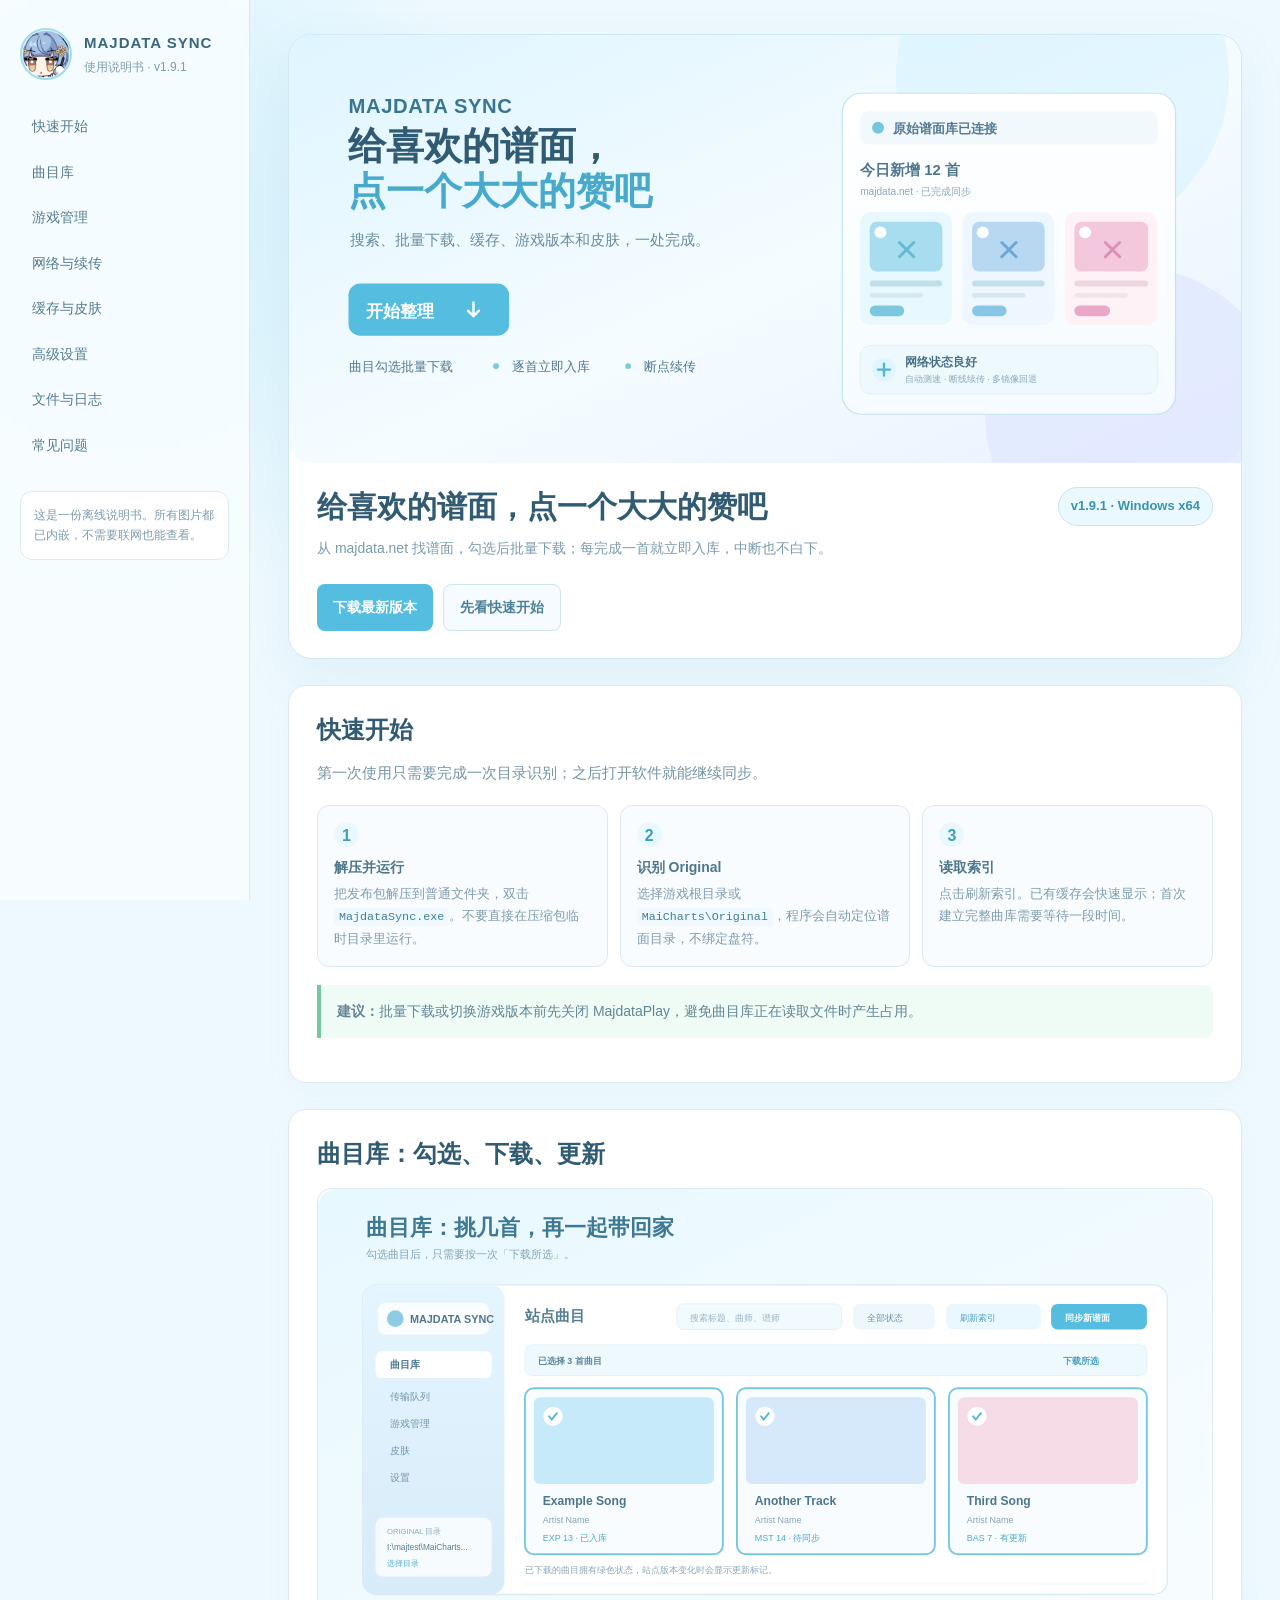
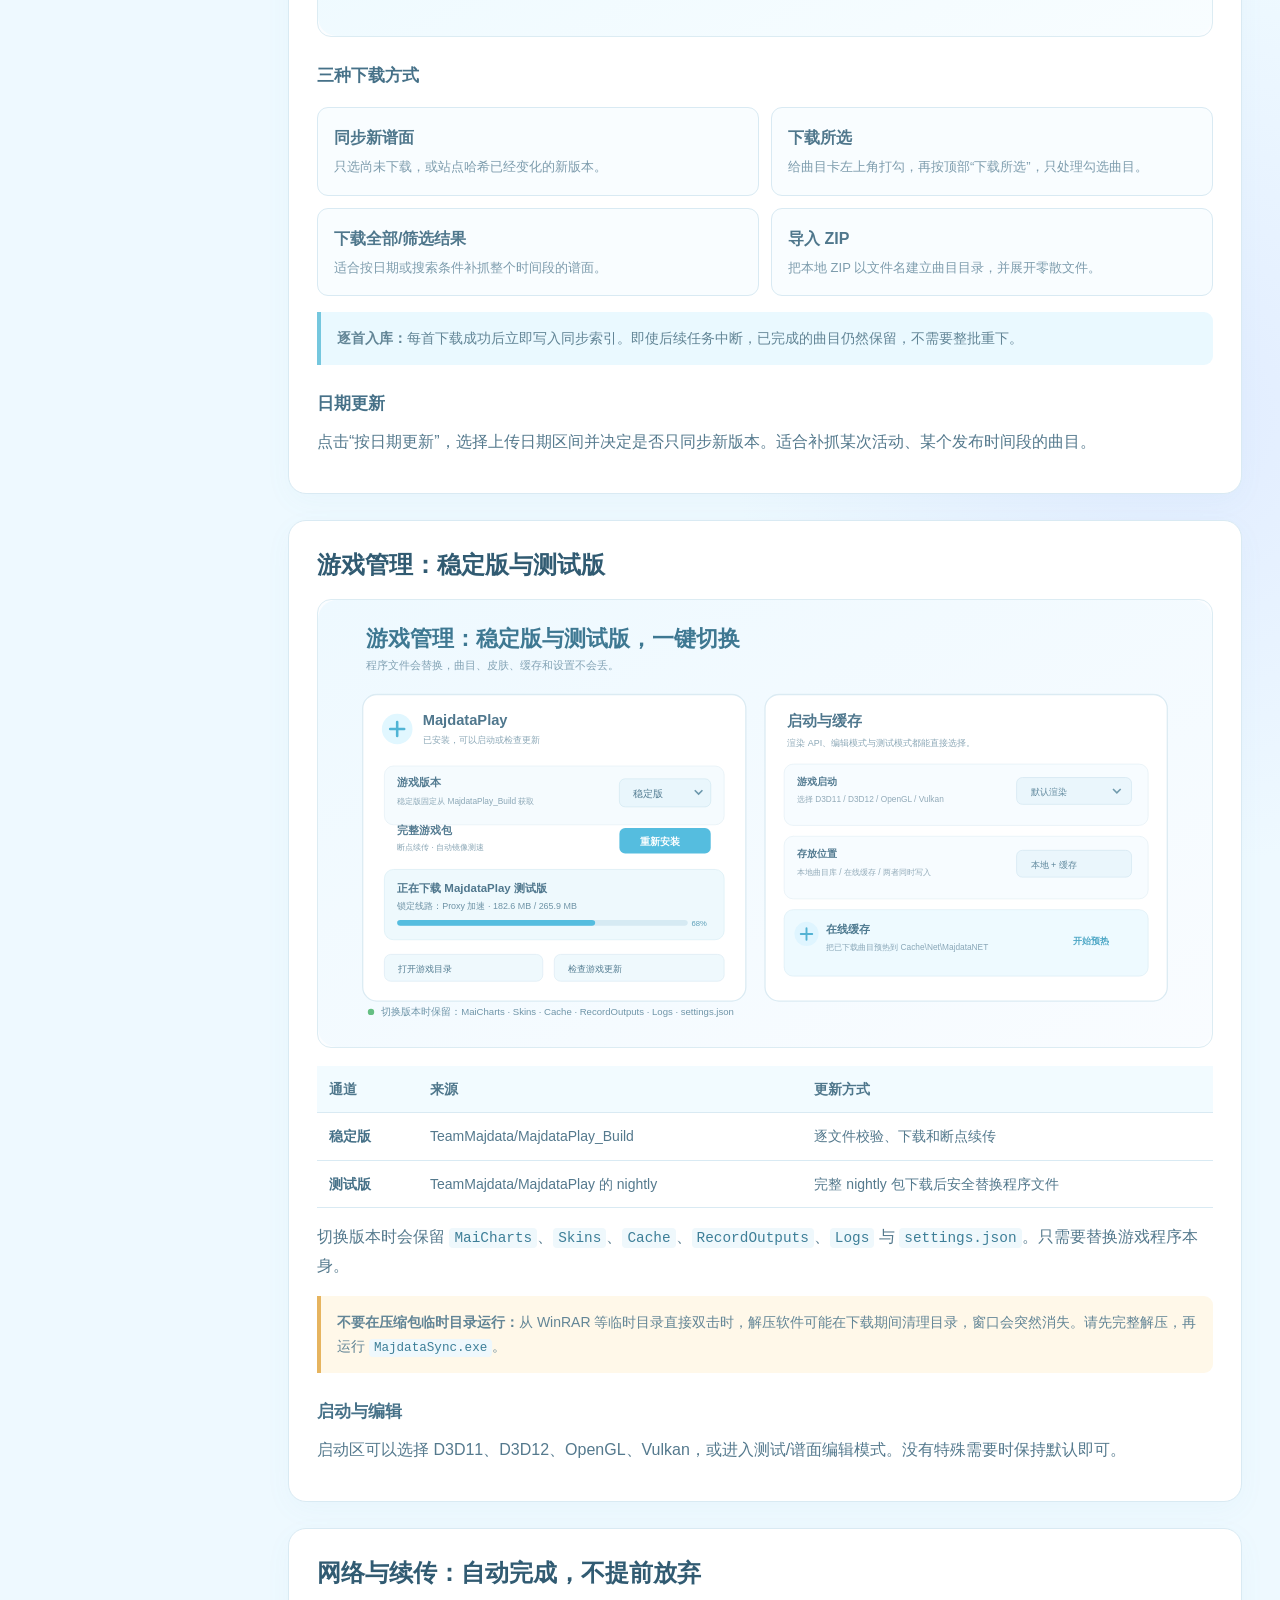
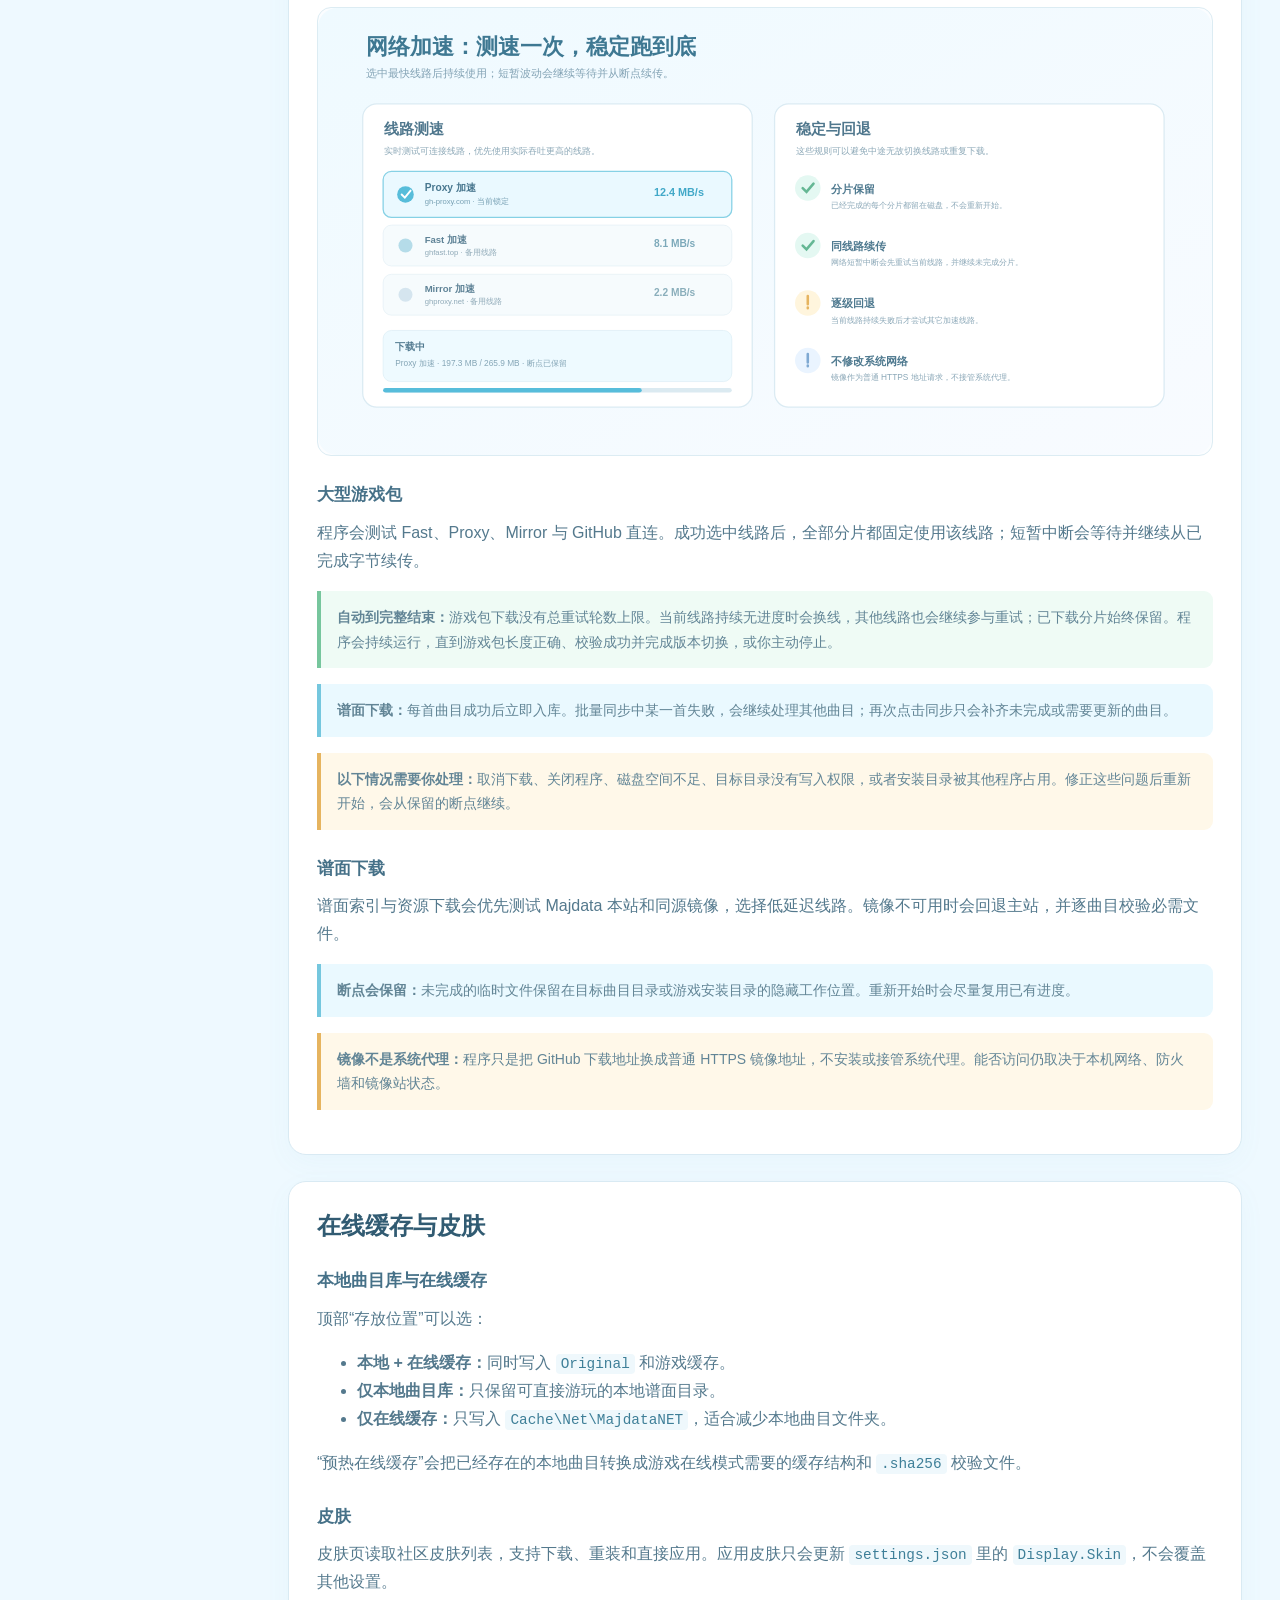
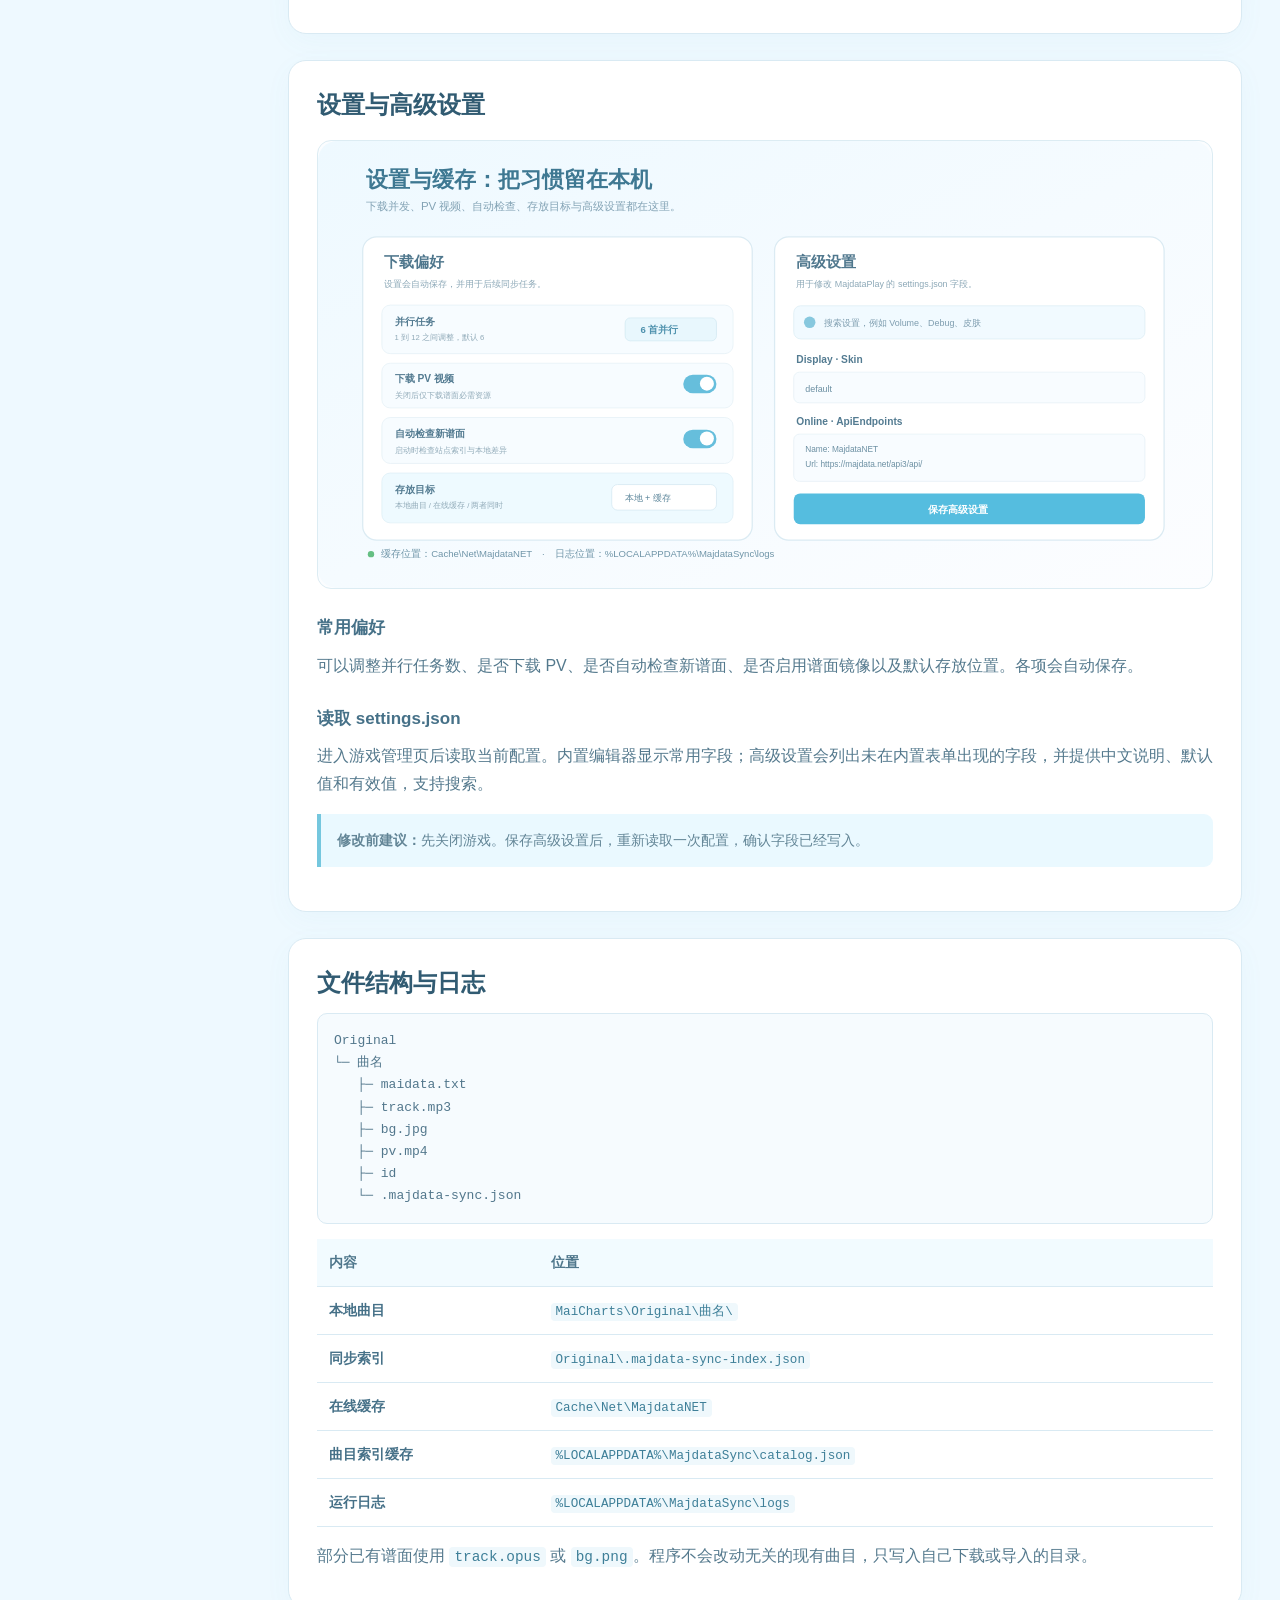
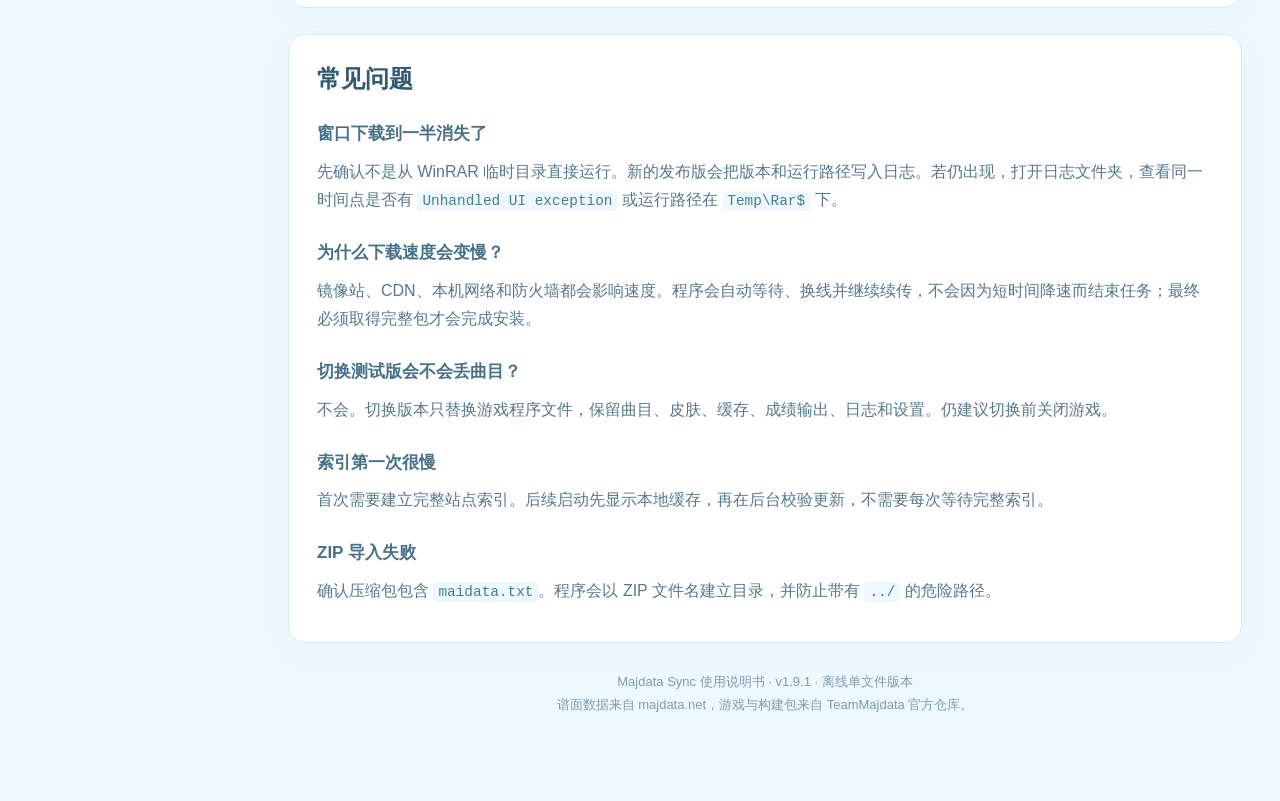
==== commit d7ede893: "docs: clarify automatic download completion" ====
--- a/docs/MajdataSync-Manual.html
+++ b/docs/MajdataSync-Manual.html
@@ -215,7 +215,7 @@
         <img class="figure" src="[data-uri]" alt="网络线路锁定与回退示意图">
         <h3>大型游戏包</h3>
         <p>程序会测试 Fast、Proxy、Mirror 与 GitHub 直连。成功选中线路后，全部分片都固定使用该线路；短暂中断会等待并继续从已完成字节续传。</p>
-        <div class="callout good"><strong>自动到完整结束：</strong>游戏包下载没有总重试轮数上限。当前线路持续无进度时会换线，其他线路也会继续参与重试；已下载分片始终保留。程序会持续运行，直到游戏包长度正确、校验成功并完成替换，或你主动停止。</div>
+        <div class="callout good"><strong>自动到完整结束：</strong>游戏包下载没有总重试轮数上限。当前线路持续无进度时会换线，其他线路也会继续参与重试；已下载分片始终保留。程序会持续运行，直到游戏包长度正确、校验成功并完成版本切换，或你主动停止。</div>
         <div class="callout"><strong>谱面下载：</strong>每首曲目成功后立即入库。批量同步中某一首失败，会继续处理其他曲目；再次点击同步只会补齐未完成或需要更新的曲目。</div>
         <div class="callout warn"><strong>以下情况需要你处理：</strong>取消下载、关闭程序、磁盘空间不足、目标目录没有写入权限，或者安装目录被其他程序占用。修正这些问题后重新开始，会从保留的断点继续。</div>
         <h3>谱面下载</h3>
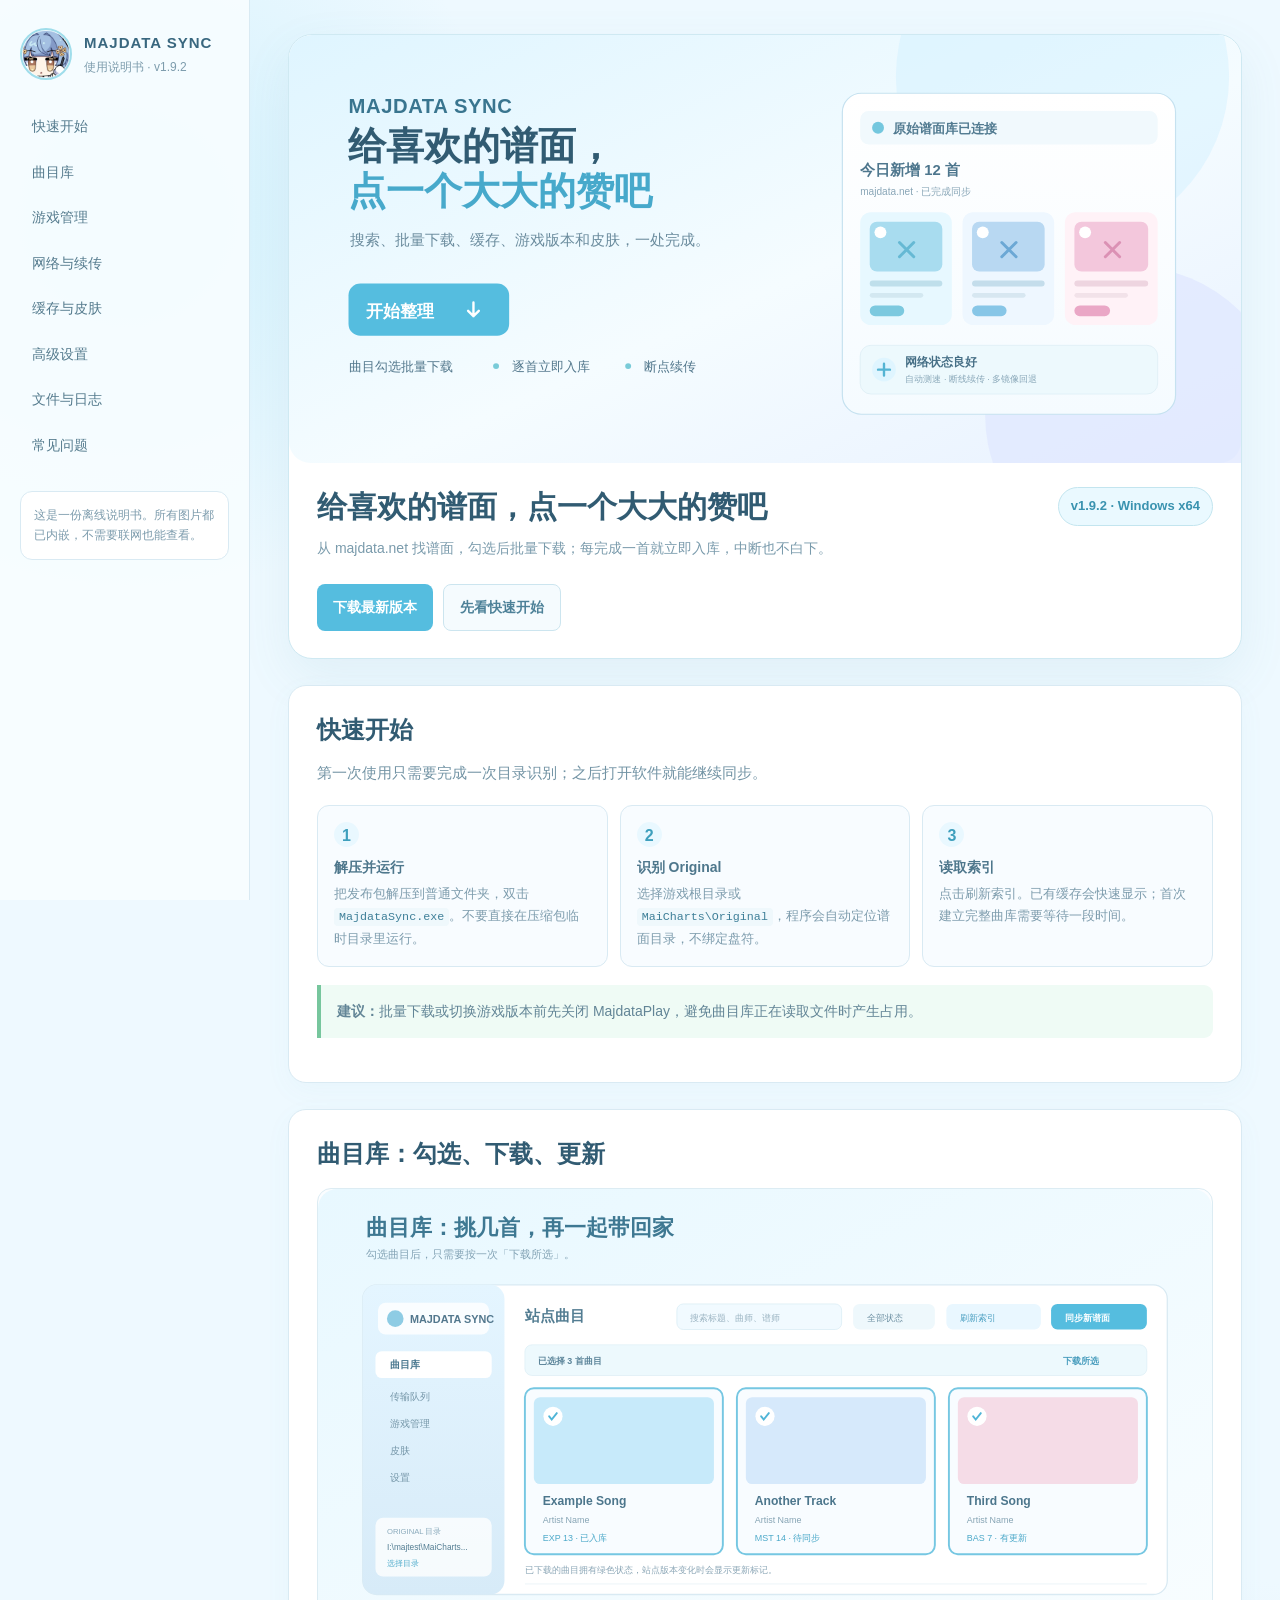
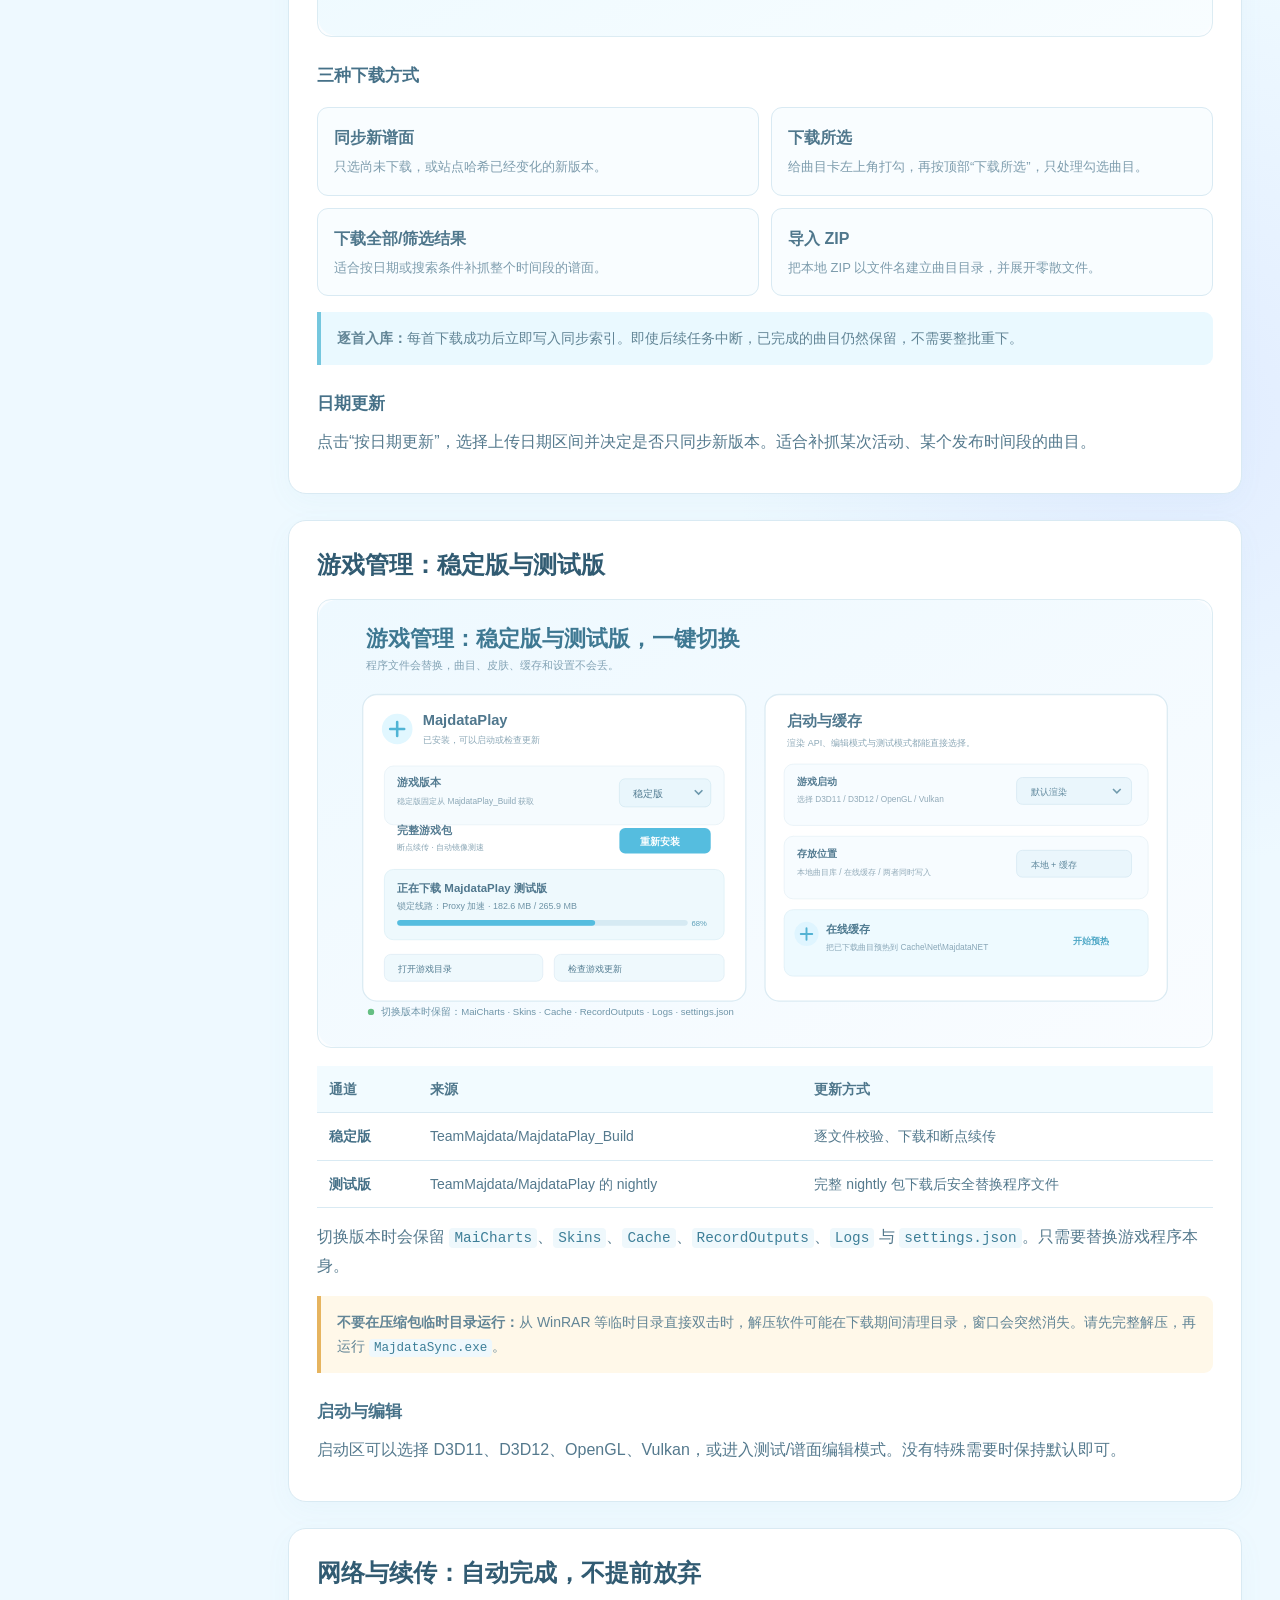
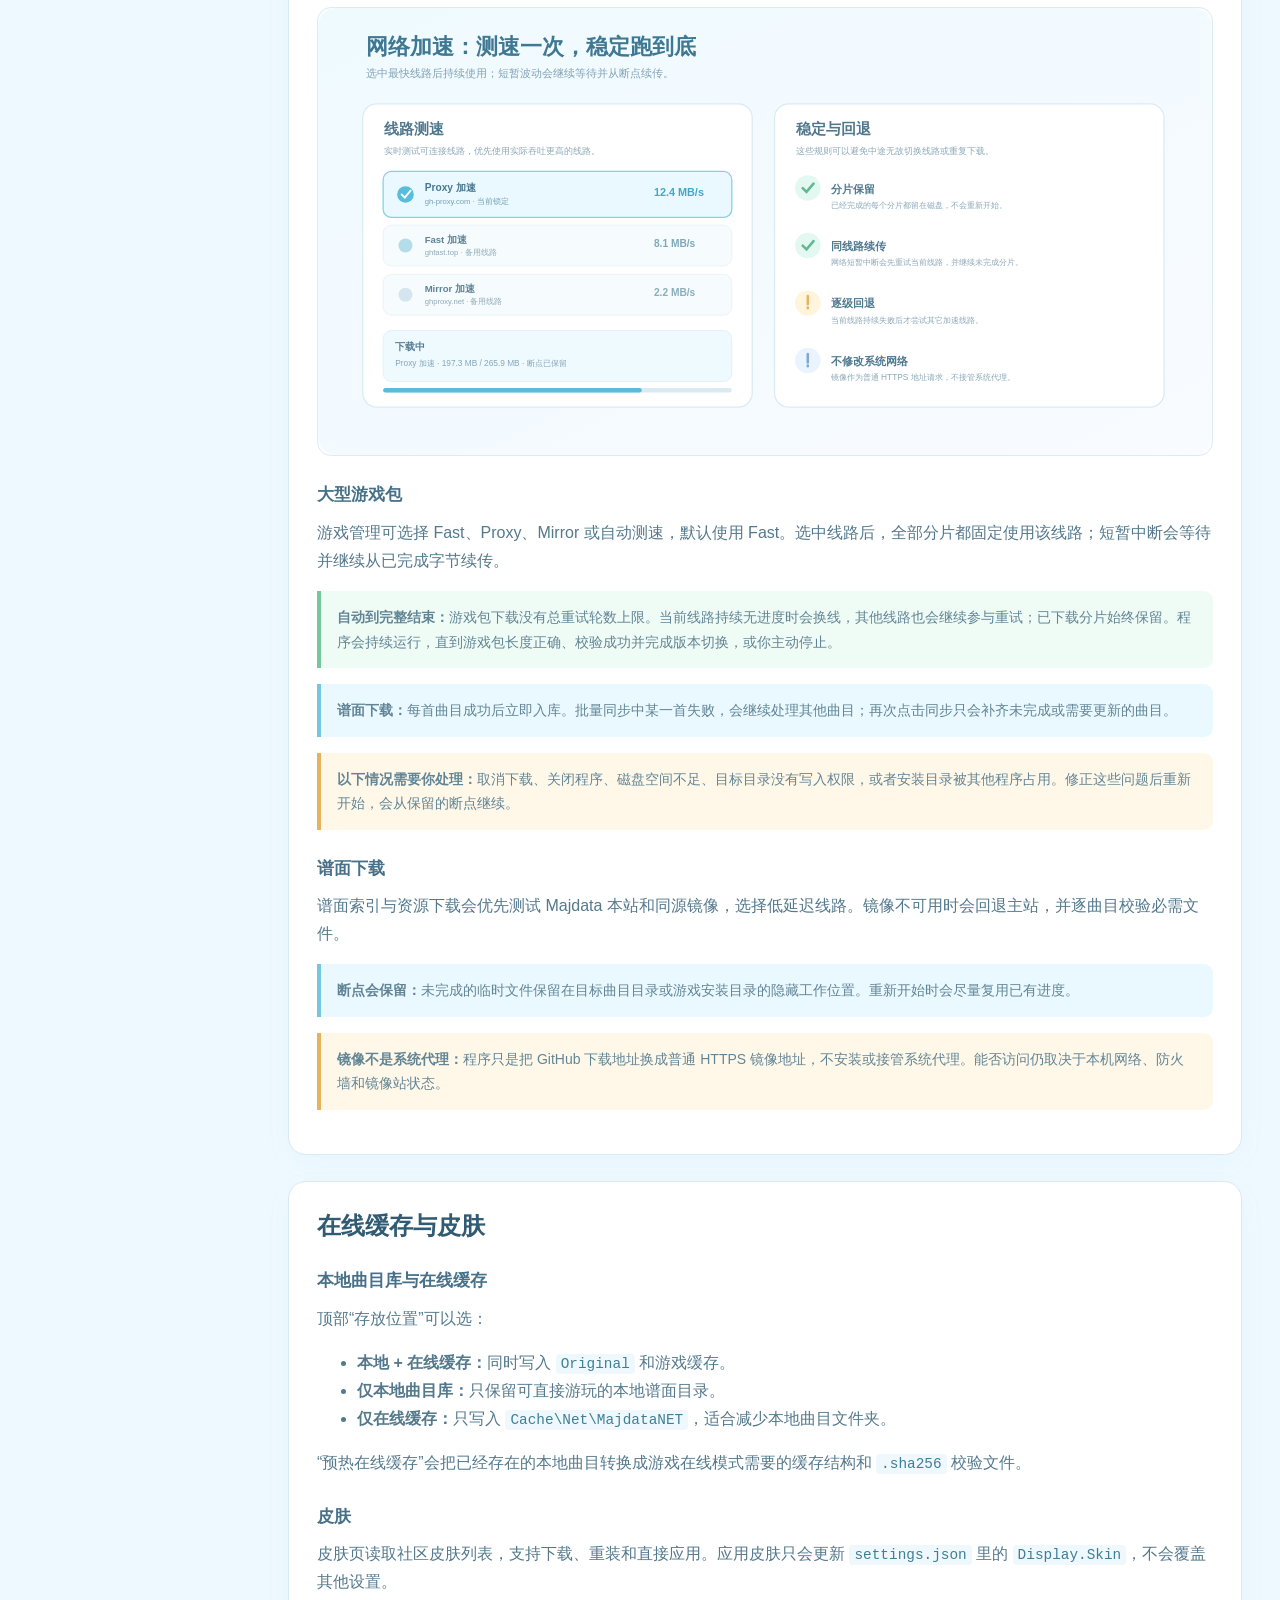
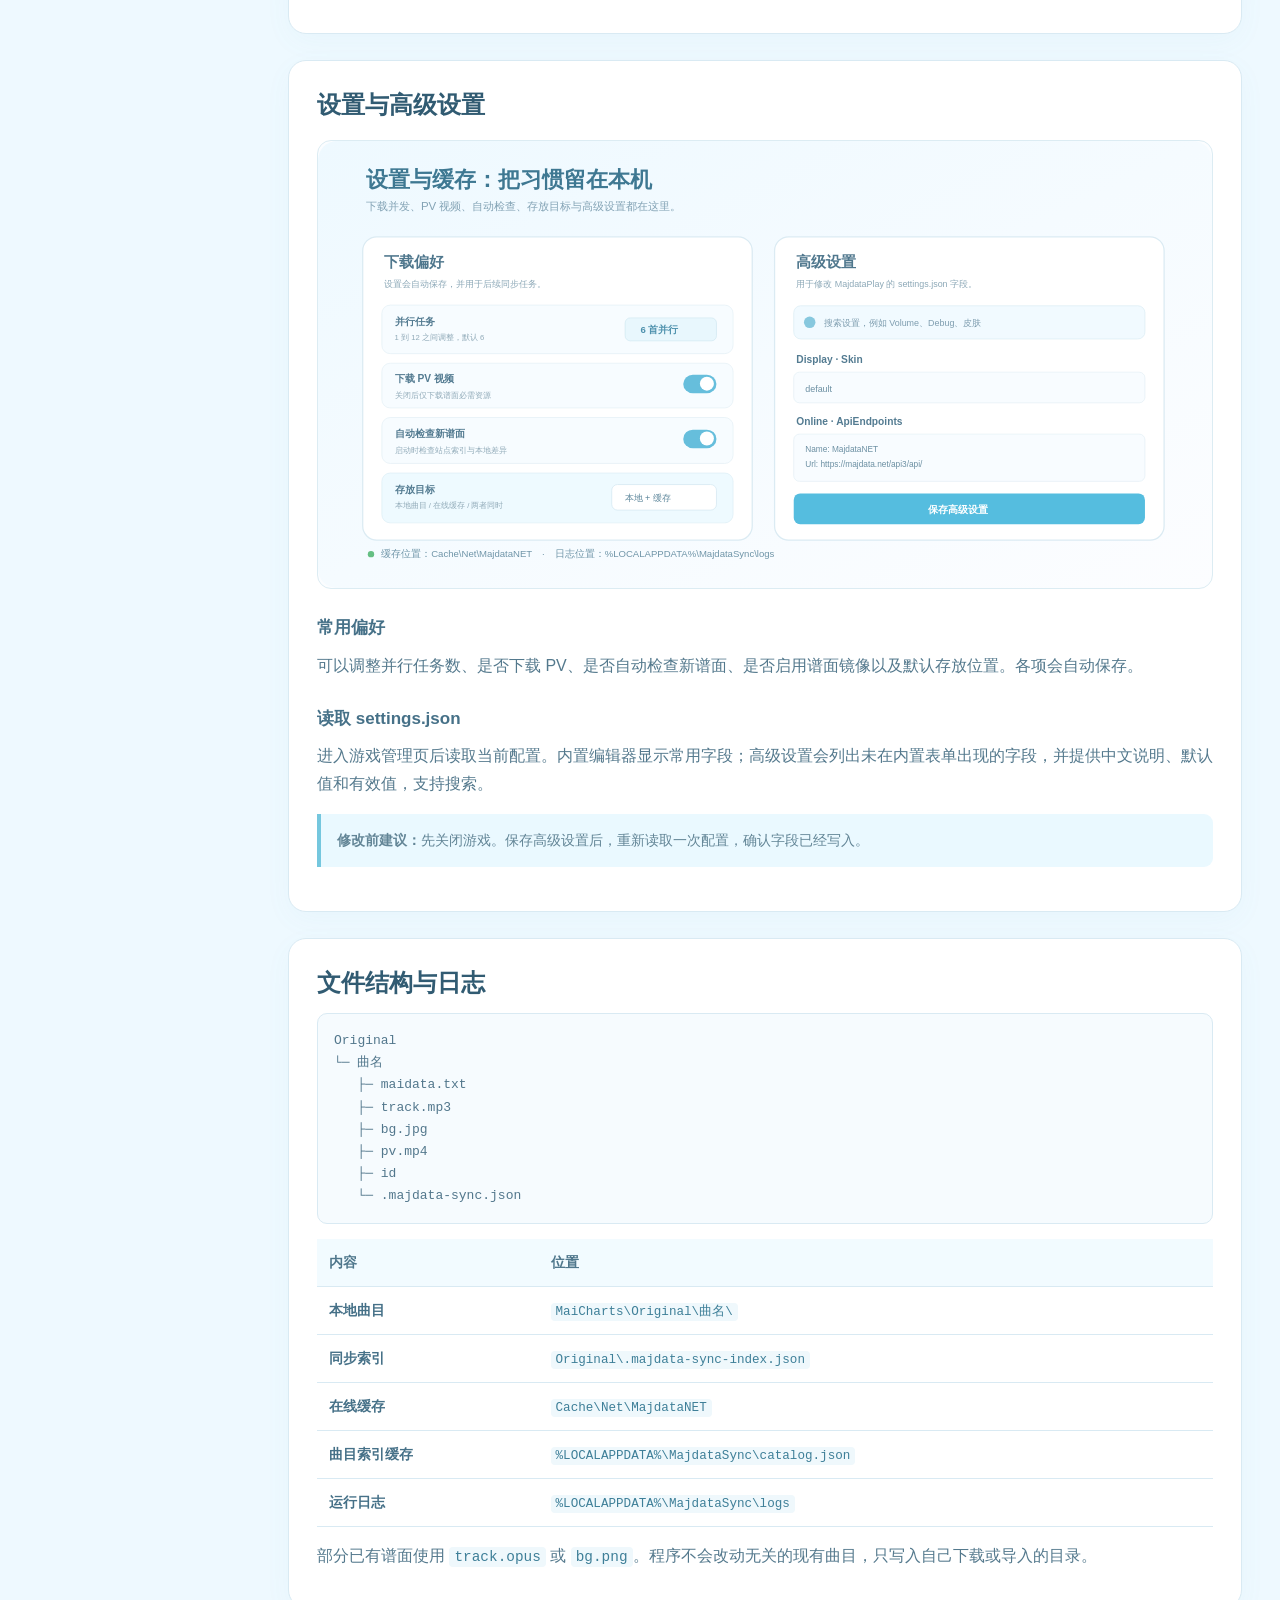
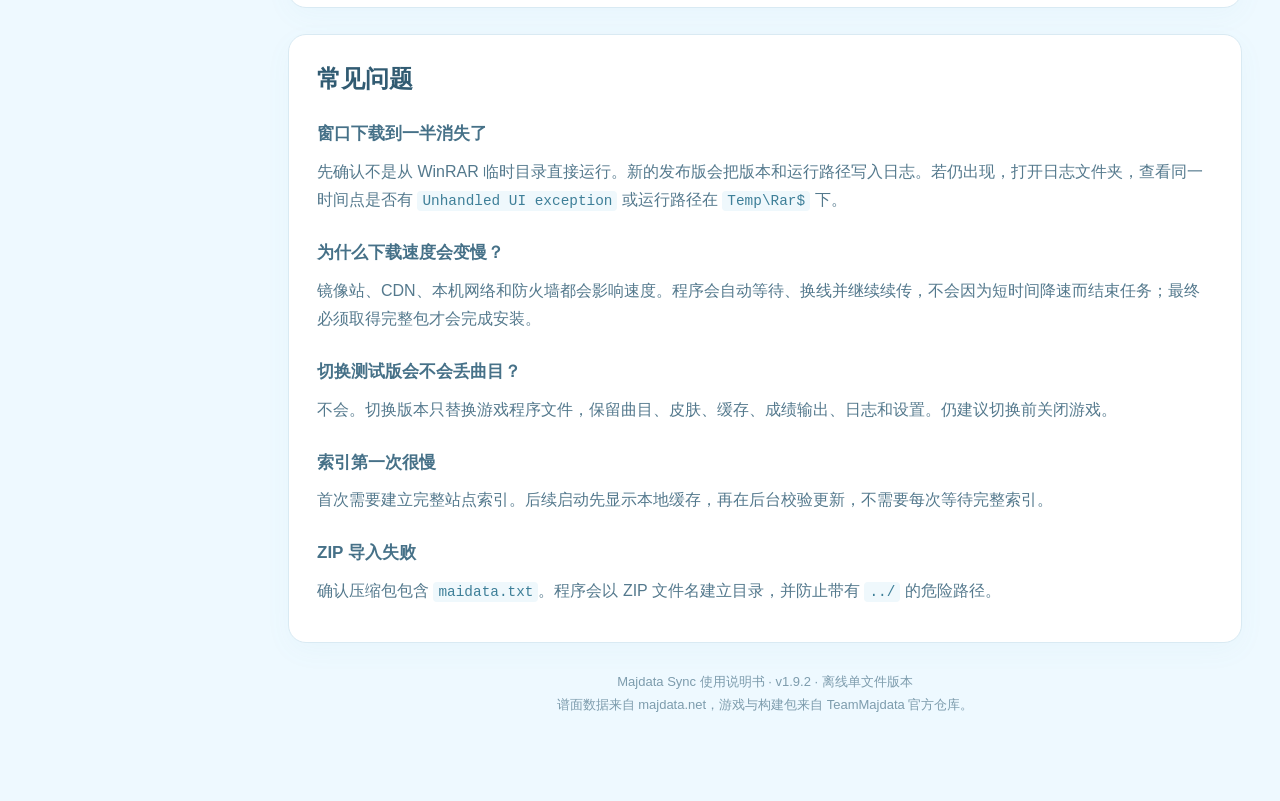
==== commit 322bc55a: "feat: add selectable game download routes with Fast default for 1.9.2" ====
--- a/docs/MajdataSync-Manual.html
+++ b/docs/MajdataSync-Manual.html
@@ -138,7 +138,7 @@
     <aside>
       <div class="brand">
         <img src="[data-uri]" alt="盐">
-        <div><strong>MAJDATA SYNC</strong><span>使用说明书 · v1.9.1</span></div>
+        <div><strong>MAJDATA SYNC</strong><span>使用说明书 · v1.9.2</span></div>
       </div>
       <nav>
         <a href="#start">快速开始</a>
@@ -160,7 +160,7 @@
             <h1>给喜欢的谱面，点一个大大的赞吧</h1>
             <p>从 majdata.net 找谱面，勾选后批量下载；每完成一首就立即入库，中断也不白下。</p>
           </div>
-          <span class="version">v1.9.1 · Windows x64</span>
+          <span class="version">v1.9.2 · Windows x64</span>
         </div>
         <div class="quick-actions">
           <a class="button" href="https://github.com/Zppppp124/MajdataSync/releases/latest">下载最新版本</a>
@@ -214,7 +214,7 @@
         <h2>网络与续传：自动完成，不提前放弃</h2>
         <img class="figure" src="[data-uri]" alt="网络线路锁定与回退示意图">
         <h3>大型游戏包</h3>
-        <p>程序会测试 Fast、Proxy、Mirror 与 GitHub 直连。成功选中线路后，全部分片都固定使用该线路；短暂中断会等待并继续从已完成字节续传。</p>
+        <p>游戏管理可选择 Fast、Proxy、Mirror 或自动测速，默认使用 Fast。选中线路后，全部分片都固定使用该线路；短暂中断会等待并继续从已完成字节续传。</p>
         <div class="callout good"><strong>自动到完整结束：</strong>游戏包下载没有总重试轮数上限。当前线路持续无进度时会换线，其他线路也会继续参与重试；已下载分片始终保留。程序会持续运行，直到游戏包长度正确、校验成功并完成版本切换，或你主动停止。</div>
         <div class="callout"><strong>谱面下载：</strong>每首曲目成功后立即入库。批量同步中某一首失败，会继续处理其他曲目；再次点击同步只会补齐未完成或需要更新的曲目。</div>
         <div class="callout warn"><strong>以下情况需要你处理：</strong>取消下载、关闭程序、磁盘空间不足、目标目录没有写入权限，或者安装目录被其他程序占用。修正这些问题后重新开始，会从保留的断点继续。</div>
@@ -286,7 +286,7 @@
       </section>
 
       <footer>
-        Majdata Sync 使用说明书 · v1.9.1 · 离线单文件版本<br>
+        Majdata Sync 使用说明书 · v1.9.2 · 离线单文件版本<br>
         谱面数据来自 majdata.net，游戏与构建包来自 TeamMajdata 官方仓库。
       </footer>
     </main>
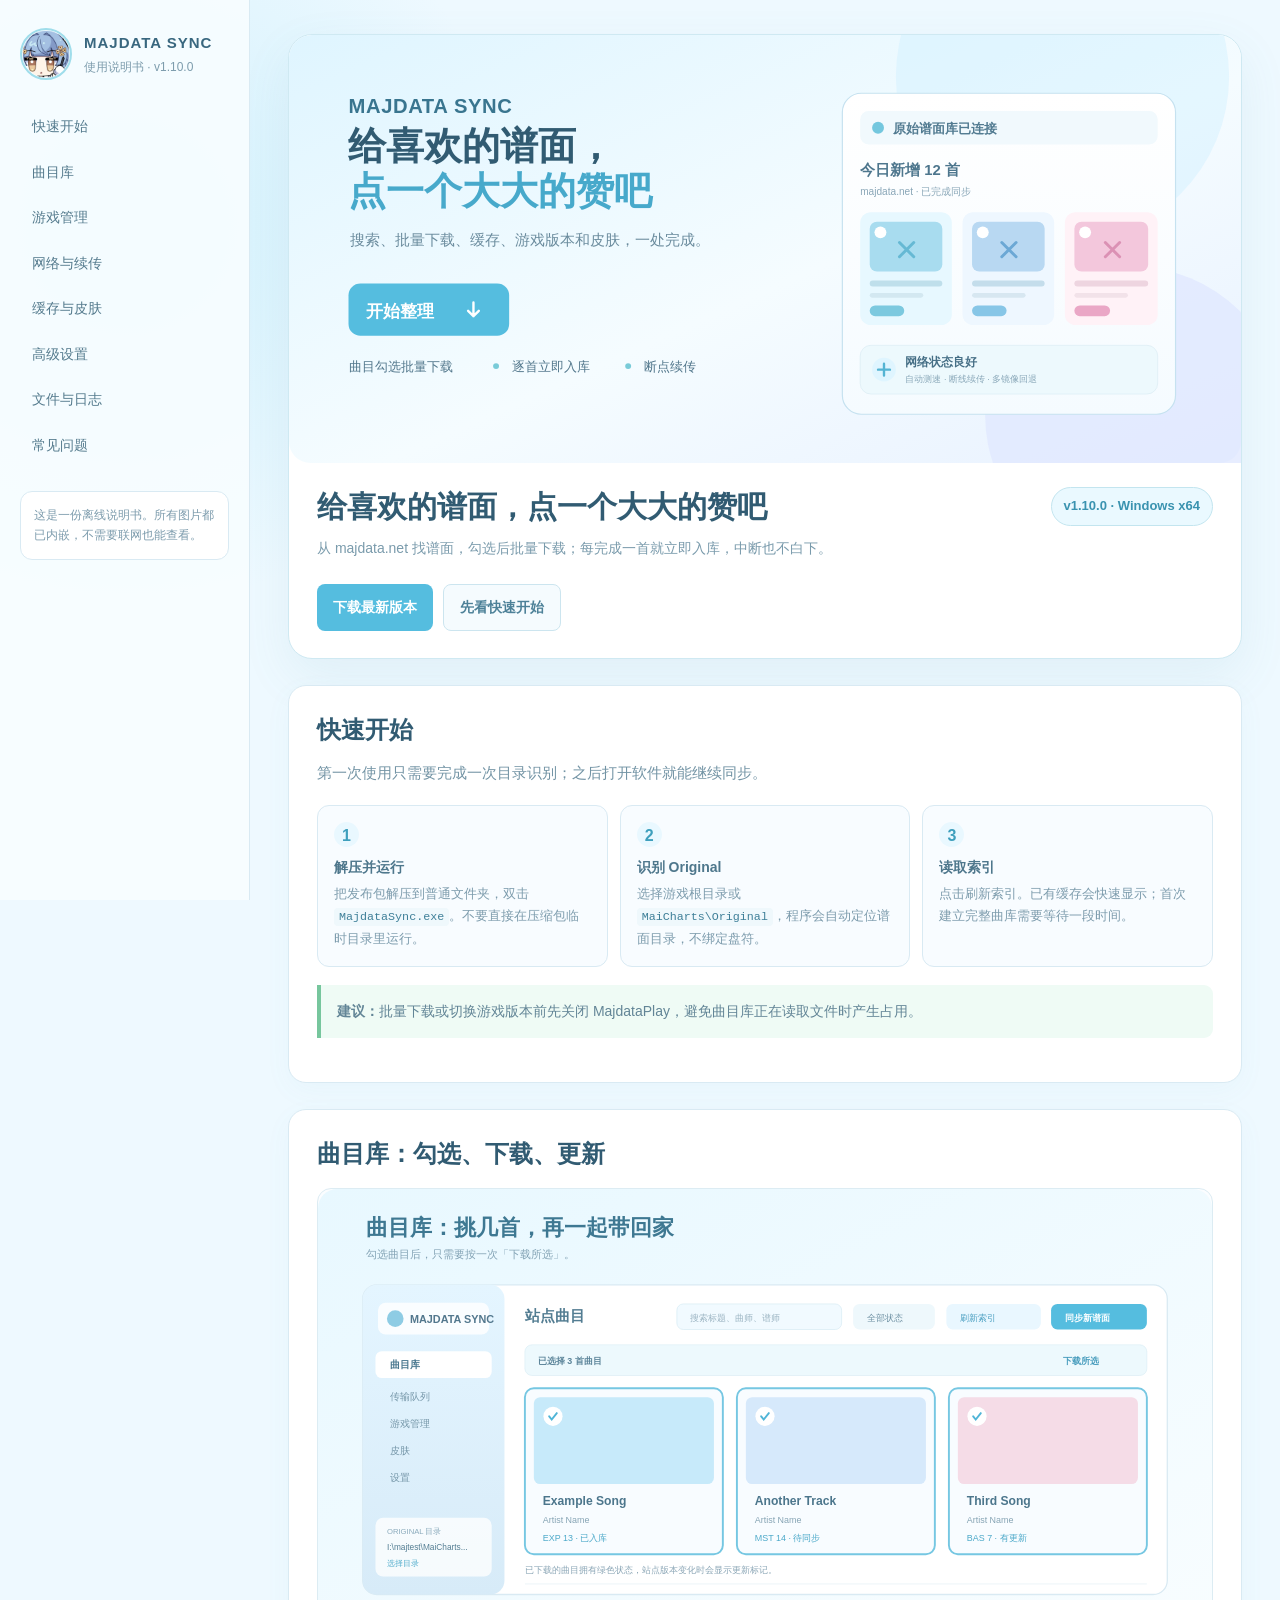
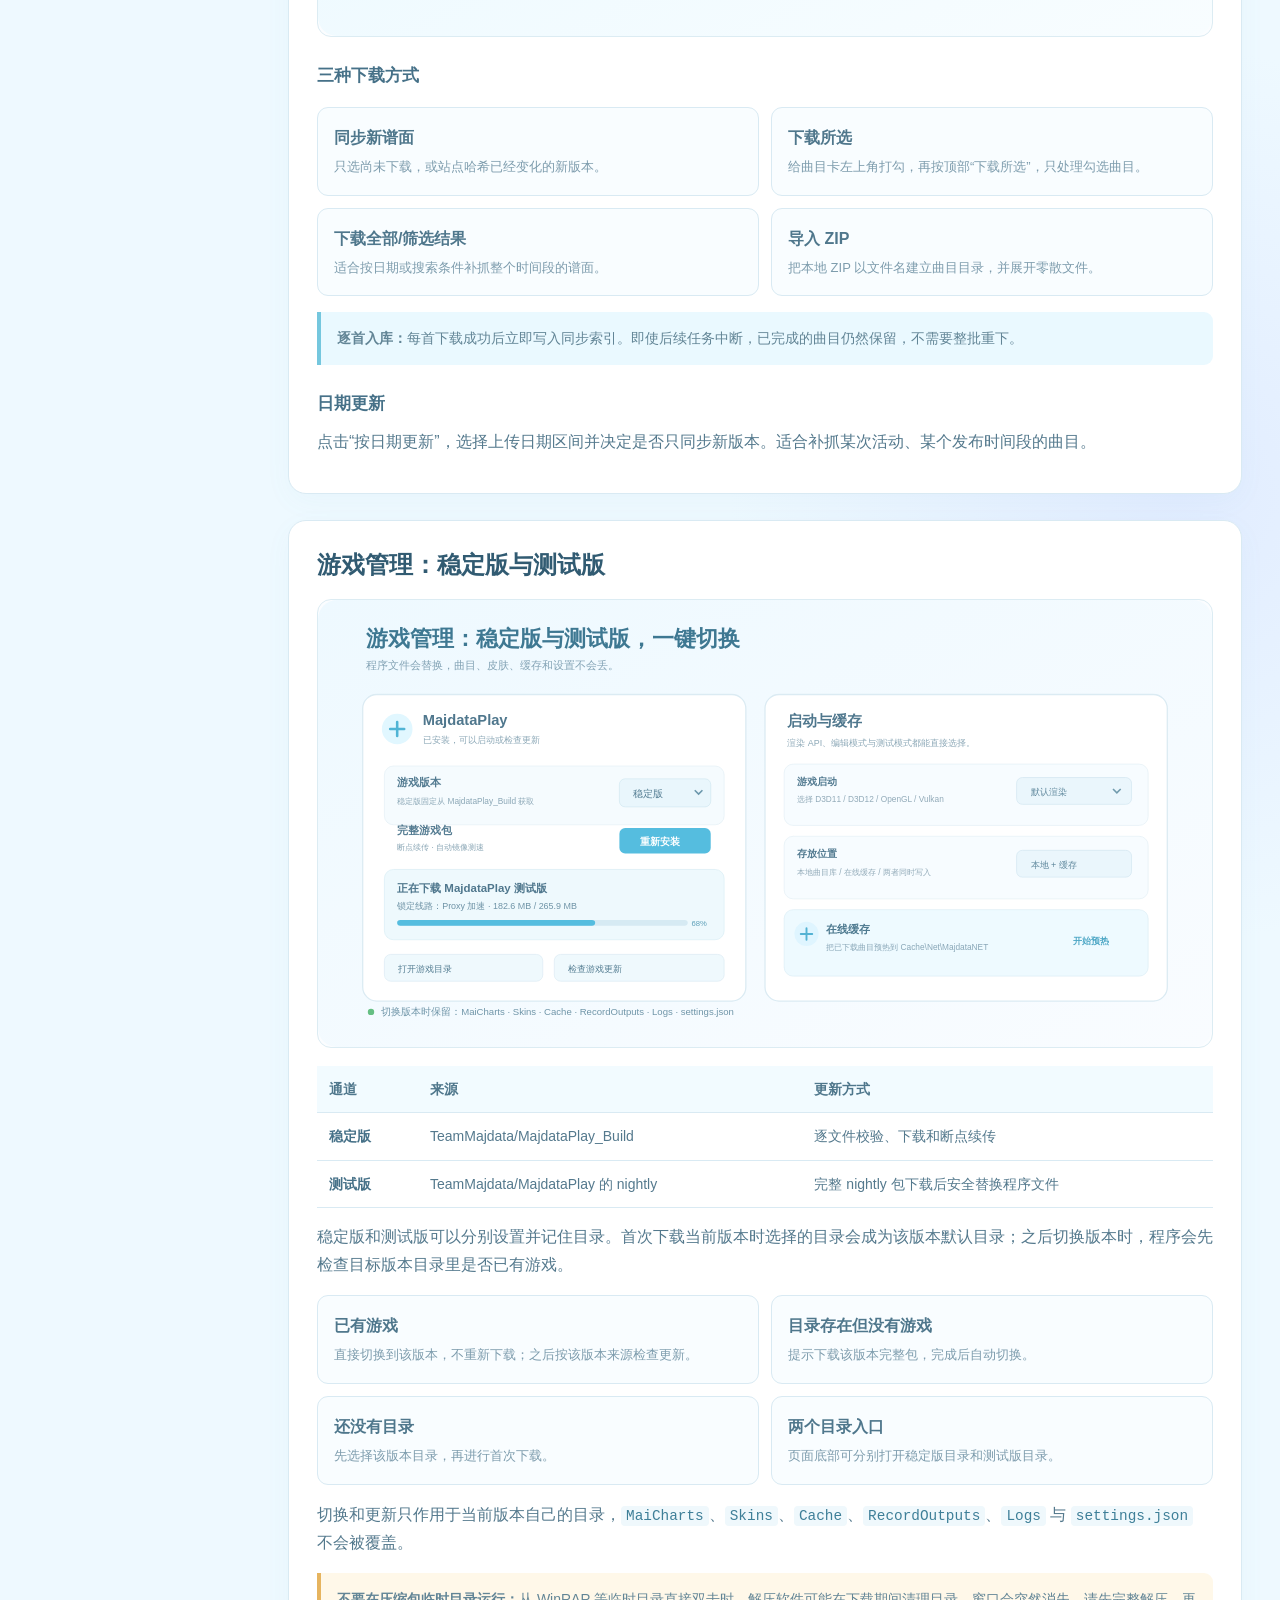
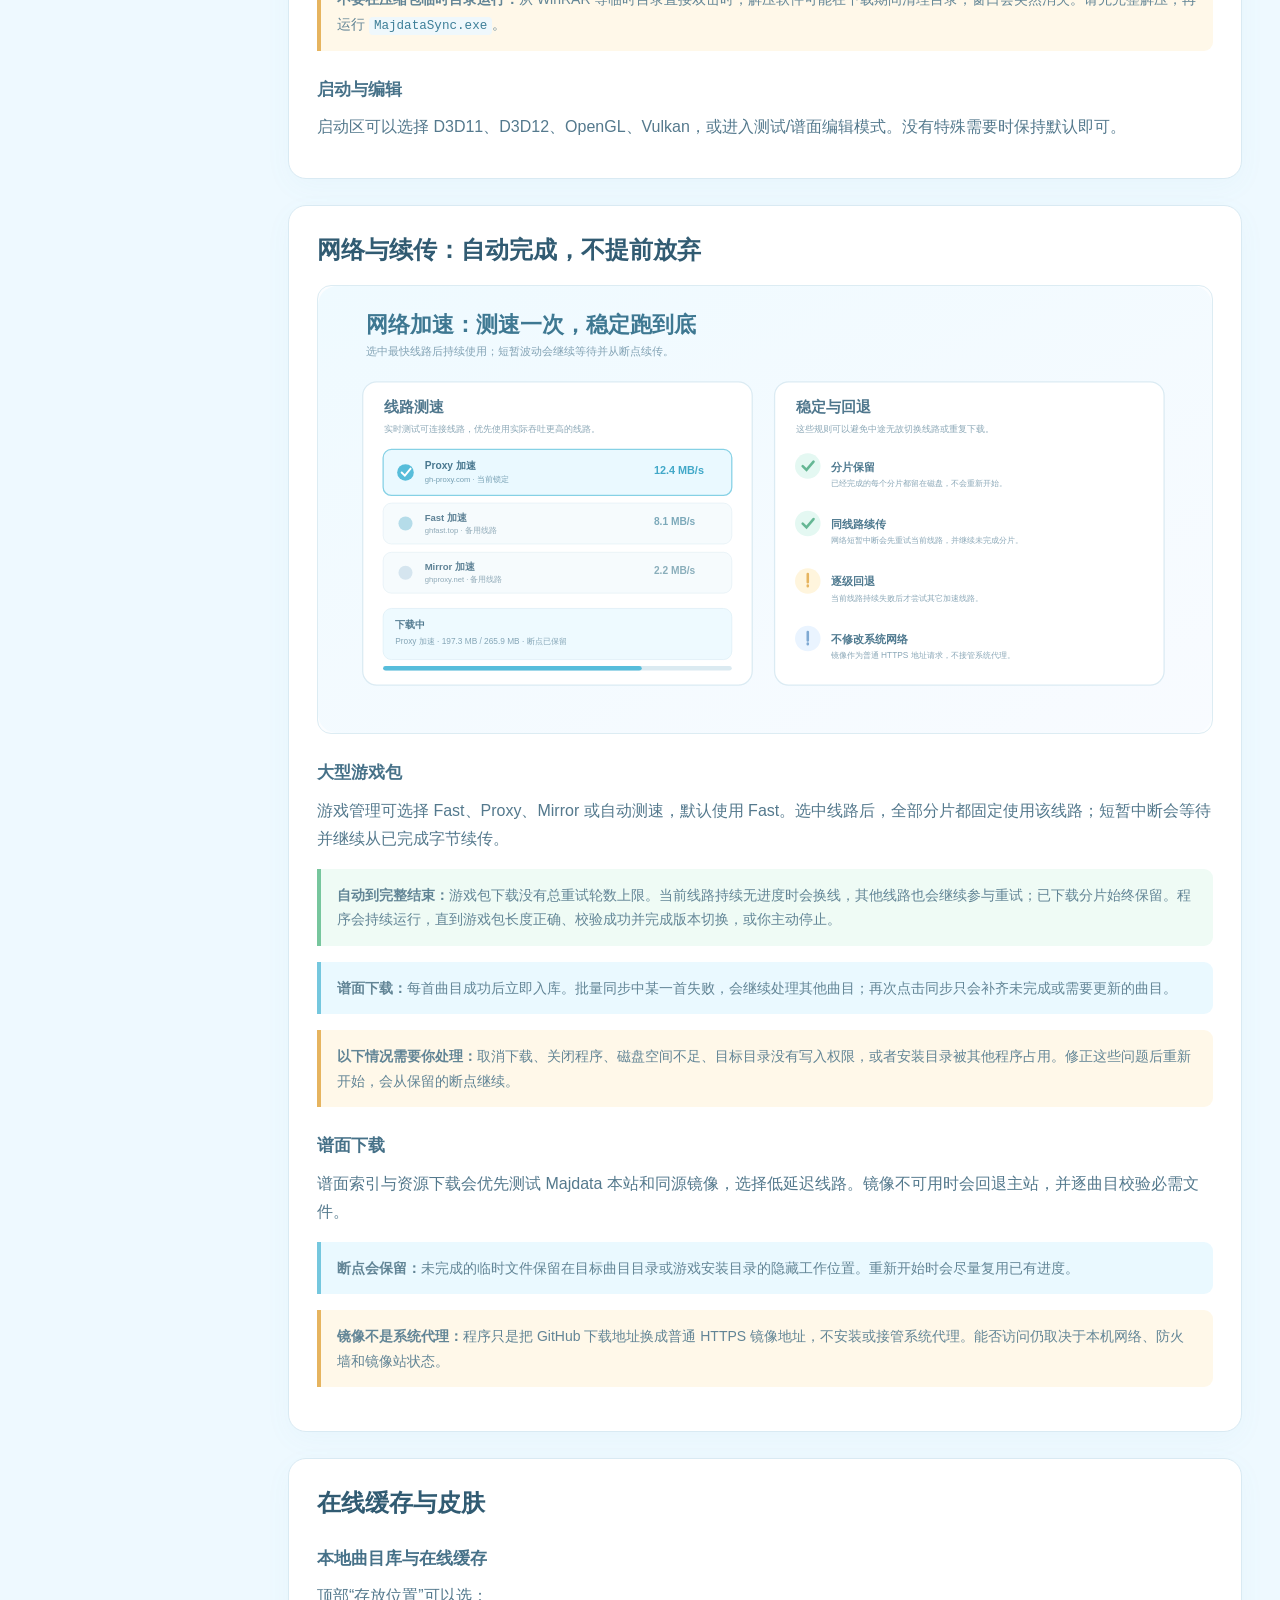
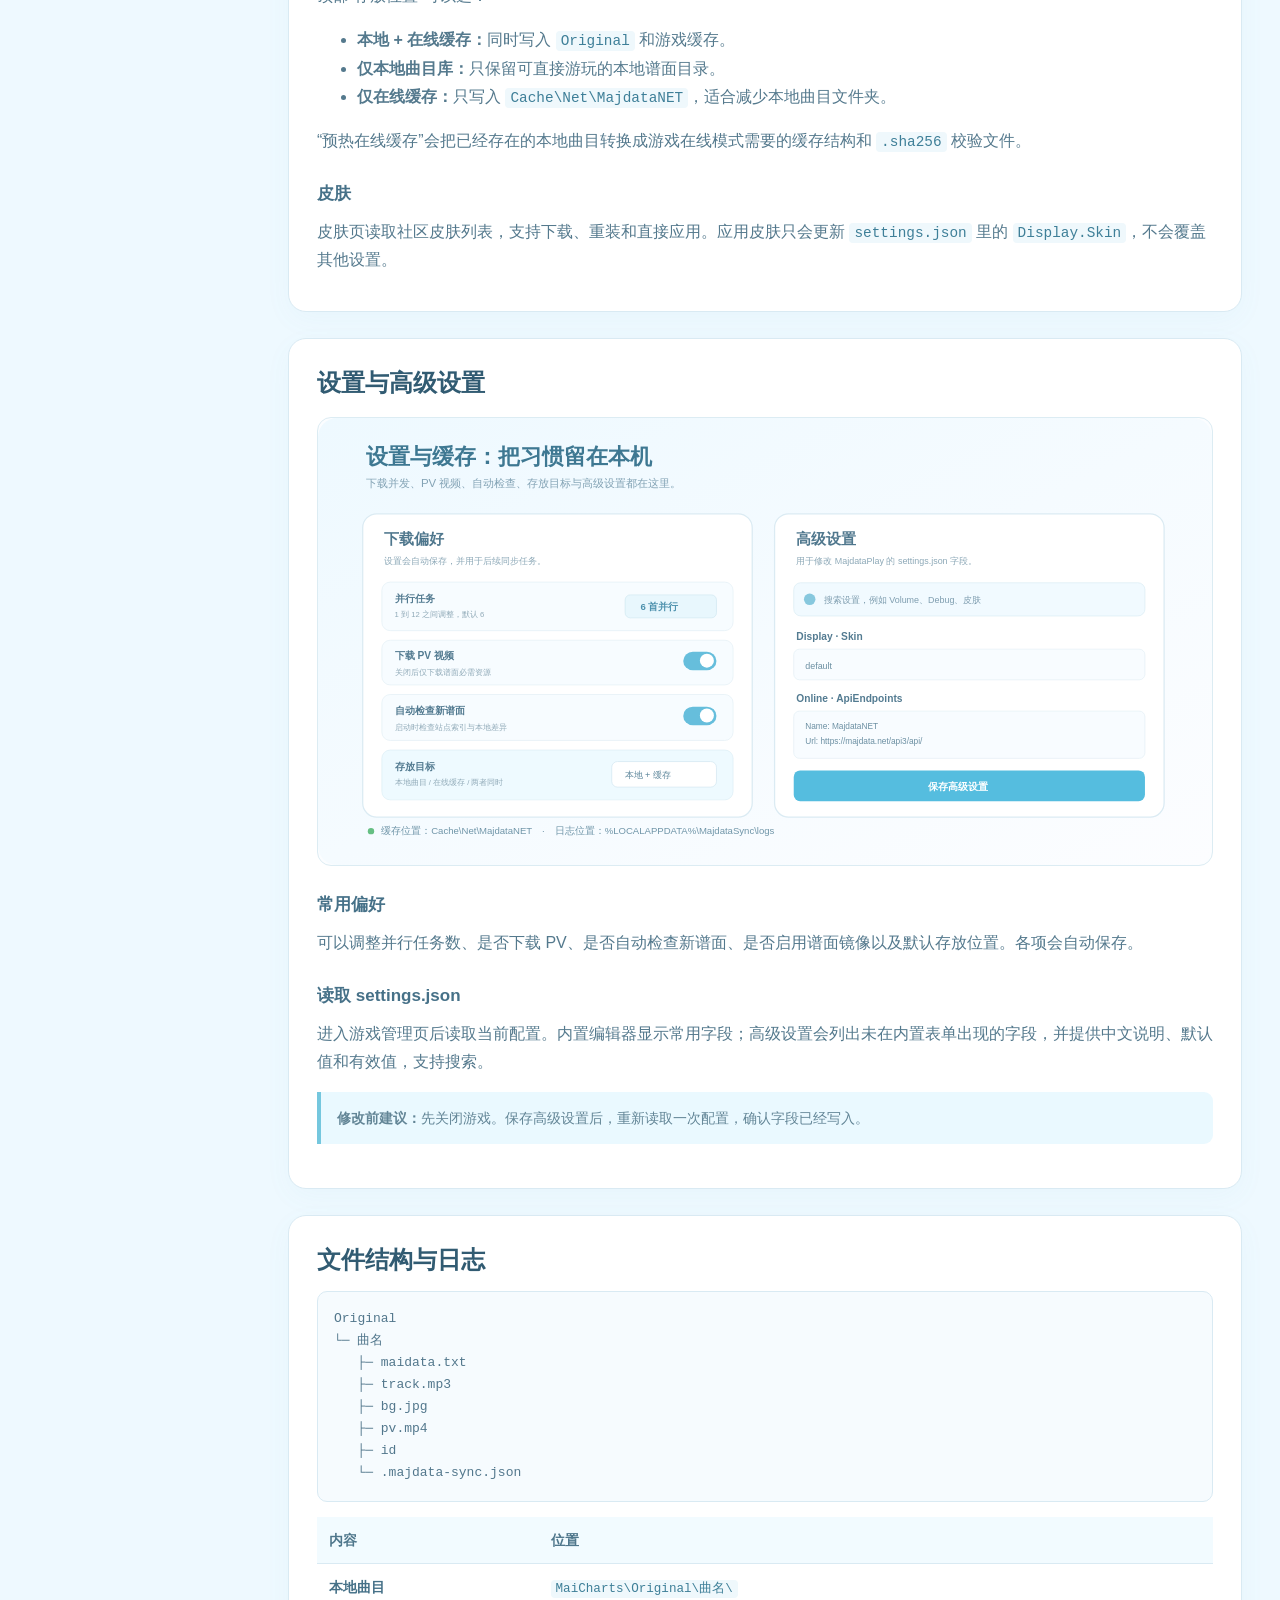
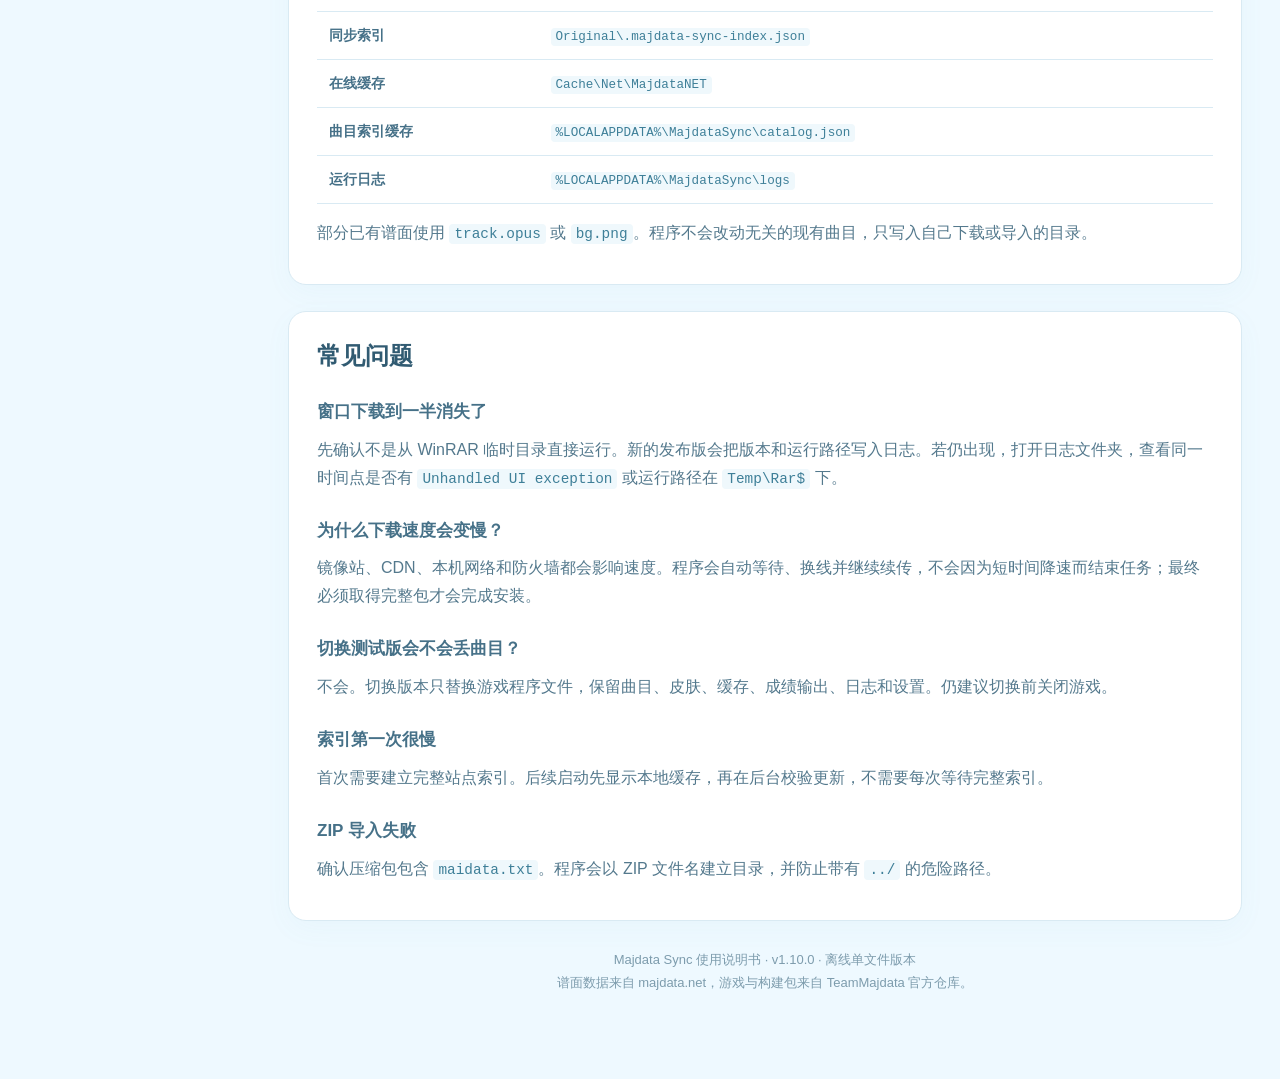
==== commit 42195e50: "feat: add per-channel game directories for 1.10.0" ====
--- a/docs/MajdataSync-Manual.html
+++ b/docs/MajdataSync-Manual.html
@@ -138,7 +138,7 @@
     <aside>
       <div class="brand">
         <img src="[data-uri]" alt="盐">
-        <div><strong>MAJDATA SYNC</strong><span>使用说明书 · v1.9.2</span></div>
+        <div><strong>MAJDATA SYNC</strong><span>使用说明书 · v1.10.0</span></div>
       </div>
       <nav>
         <a href="#start">快速开始</a>
@@ -160,7 +160,7 @@
             <h1>给喜欢的谱面，点一个大大的赞吧</h1>
             <p>从 majdata.net 找谱面，勾选后批量下载；每完成一首就立即入库，中断也不白下。</p>
           </div>
-          <span class="version">v1.9.2 · Windows x64</span>
+          <span class="version">v1.10.0 · Windows x64</span>
         </div>
         <div class="quick-actions">
           <a class="button" href="https://github.com/Zppppp124/MajdataSync/releases/latest">下载最新版本</a>
@@ -204,7 +204,14 @@
             <tr><td>测试版</td><td>TeamMajdata/MajdataPlay 的 nightly</td><td>完整 nightly 包下载后安全替换程序文件</td></tr>
           </tbody>
         </table>
-        <p>切换版本时会保留 <code>MaiCharts</code>、<code>Skins</code>、<code>Cache</code>、<code>RecordOutputs</code>、<code>Logs</code> 与 <code>settings.json</code>。只需要替换游戏程序本身。</p>
+        <p>稳定版和测试版可以分别设置并记住目录。首次下载当前版本时选择的目录会成为该版本默认目录；之后切换版本时，程序会先检查目标版本目录里是否已有游戏。</p>
+        <div class="cards">
+          <div class="card"><strong>已有游戏</strong><span>直接切换到该版本，不重新下载；之后按该版本来源检查更新。</span></div>
+          <div class="card"><strong>目录存在但没有游戏</strong><span>提示下载该版本完整包，完成后自动切换。</span></div>
+          <div class="card"><strong>还没有目录</strong><span>先选择该版本目录，再进行首次下载。</span></div>
+          <div class="card"><strong>两个目录入口</strong><span>页面底部可分别打开稳定版目录和测试版目录。</span></div>
+        </div>
+        <p>切换和更新只作用于当前版本自己的目录，<code>MaiCharts</code>、<code>Skins</code>、<code>Cache</code>、<code>RecordOutputs</code>、<code>Logs</code> 与 <code>settings.json</code> 不会被覆盖。</p>
         <div class="callout warn"><strong>不要在压缩包临时目录运行：</strong>从 WinRAR 等临时目录直接双击时，解压软件可能在下载期间清理目录，窗口会突然消失。请先完整解压，再运行 <code>MajdataSync.exe</code>。</div>
         <h3>启动与编辑</h3>
         <p>启动区可以选择 D3D11、D3D12、OpenGL、Vulkan，或进入测试/谱面编辑模式。没有特殊需要时保持默认即可。</p>
@@ -286,7 +293,7 @@
       </section>
 
       <footer>
-        Majdata Sync 使用说明书 · v1.9.2 · 离线单文件版本<br>
+        Majdata Sync 使用说明书 · v1.10.0 · 离线单文件版本<br>
         谱面数据来自 majdata.net，游戏与构建包来自 TeamMajdata 官方仓库。
       </footer>
     </main>
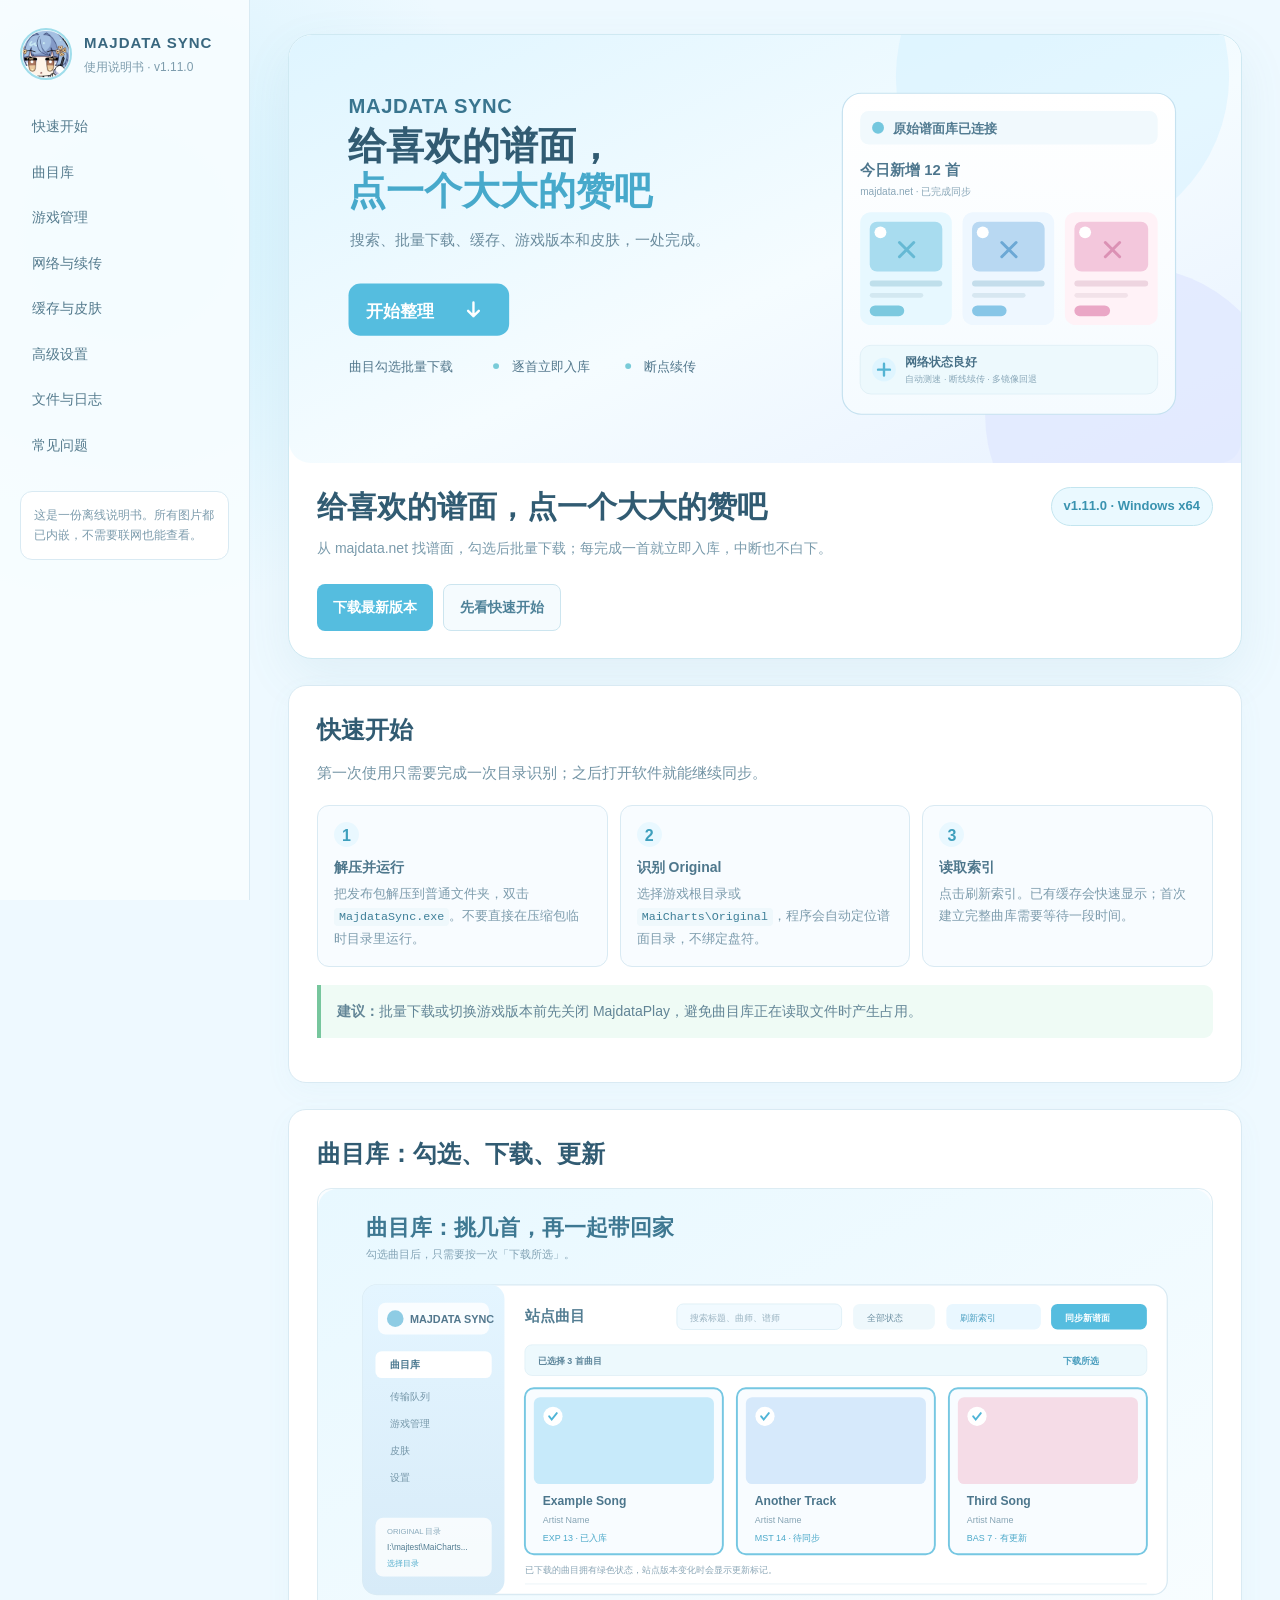
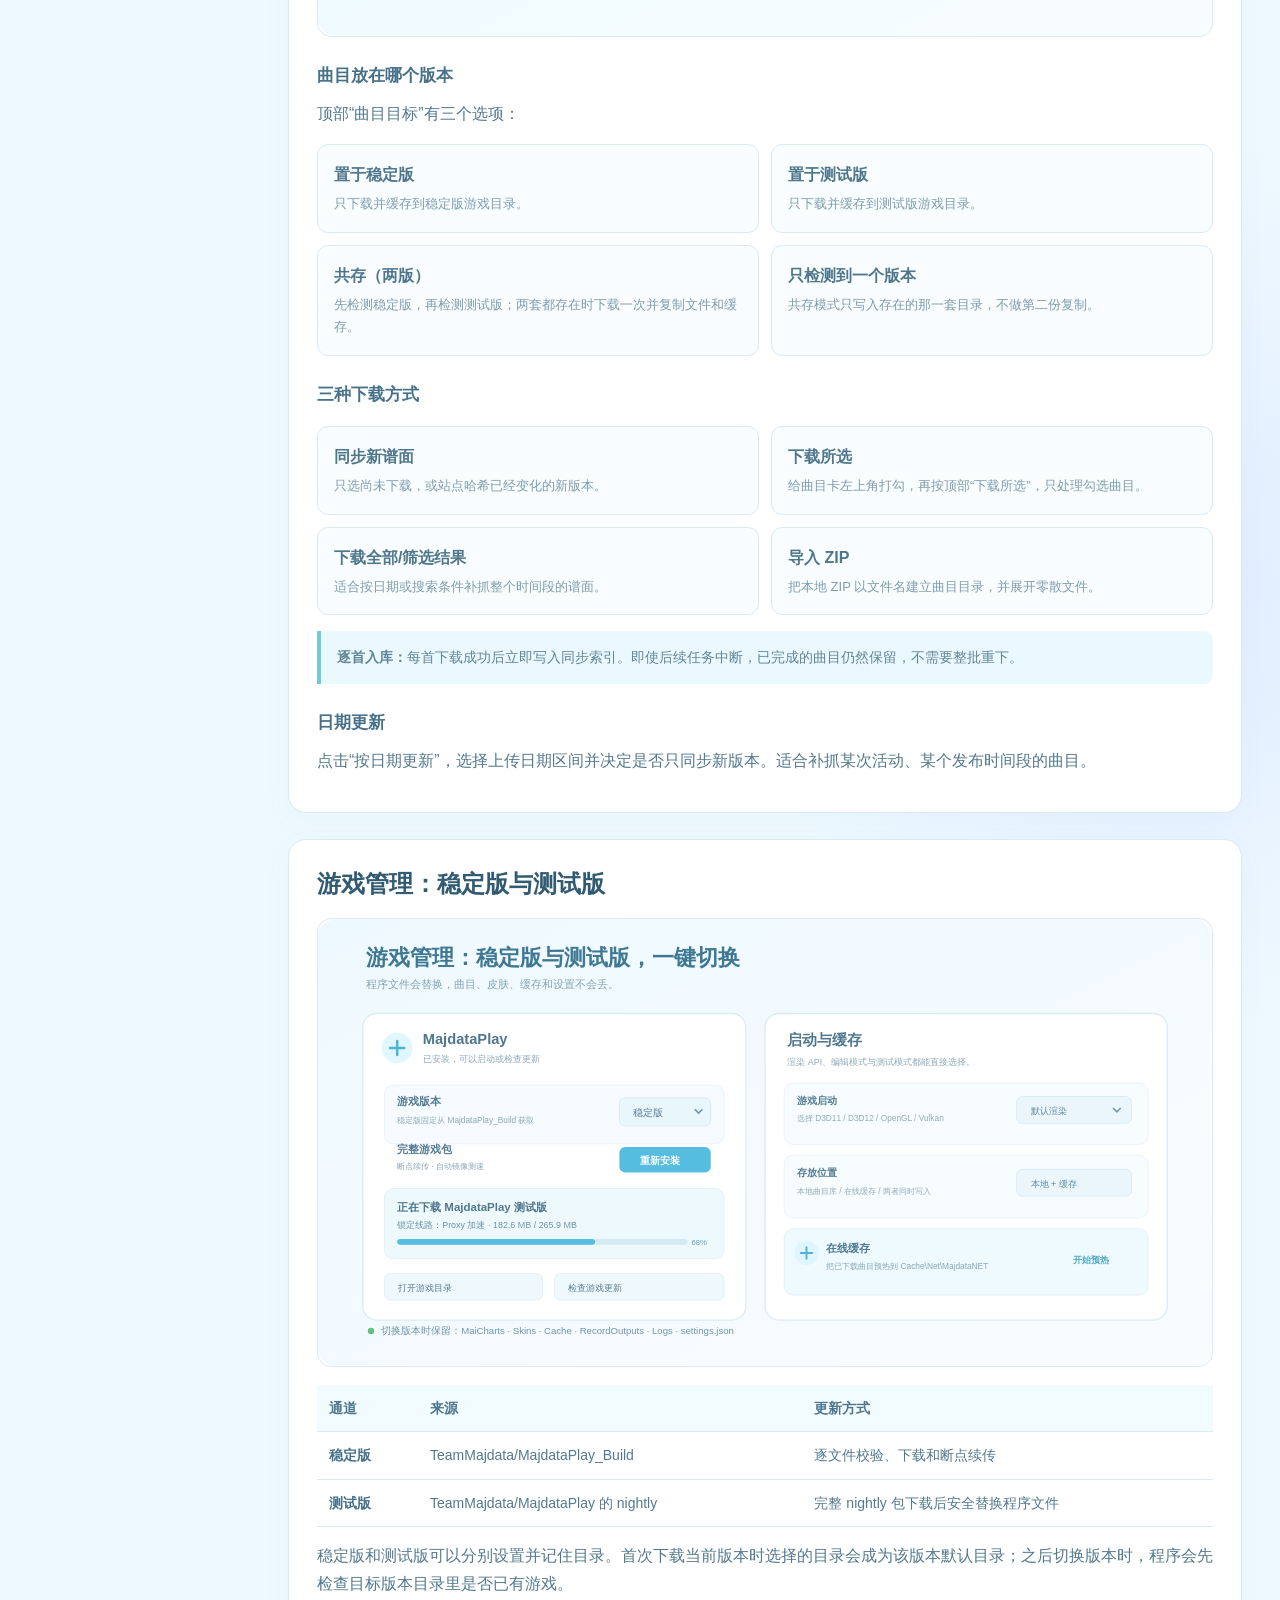
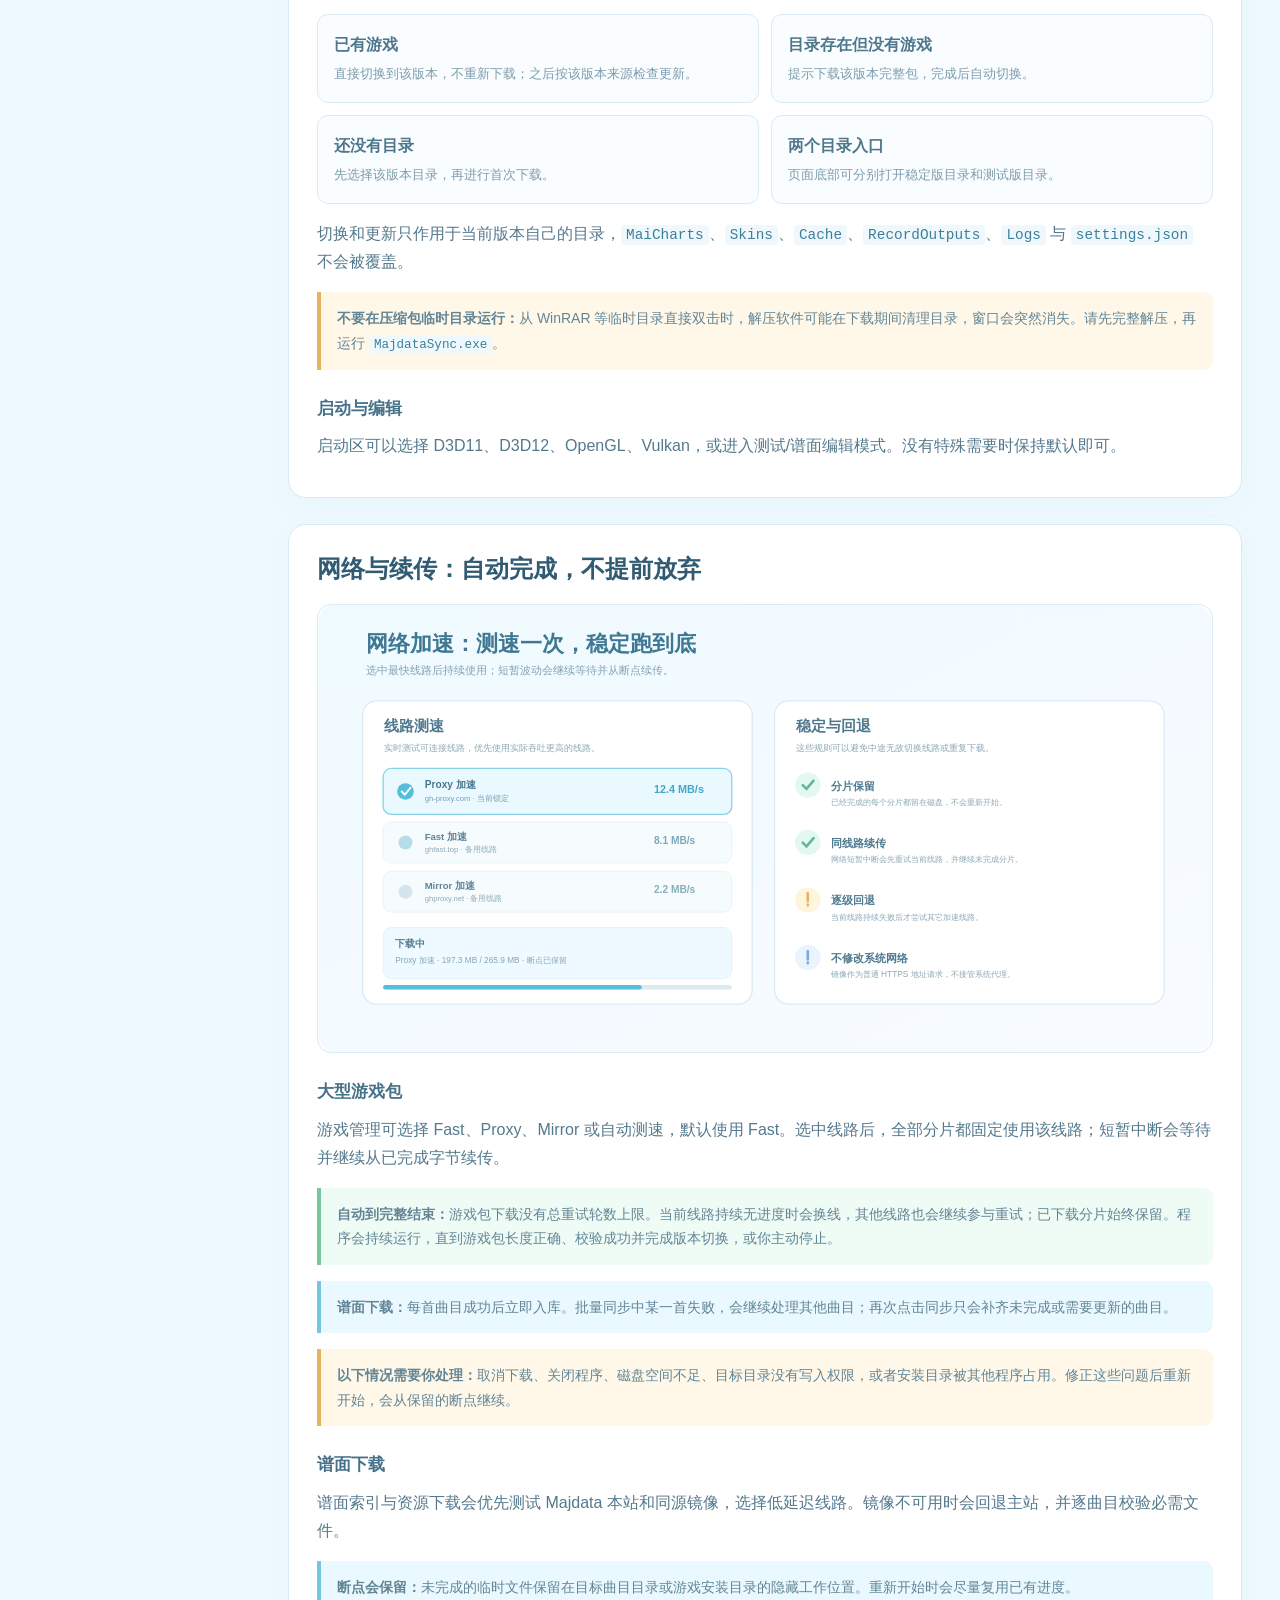
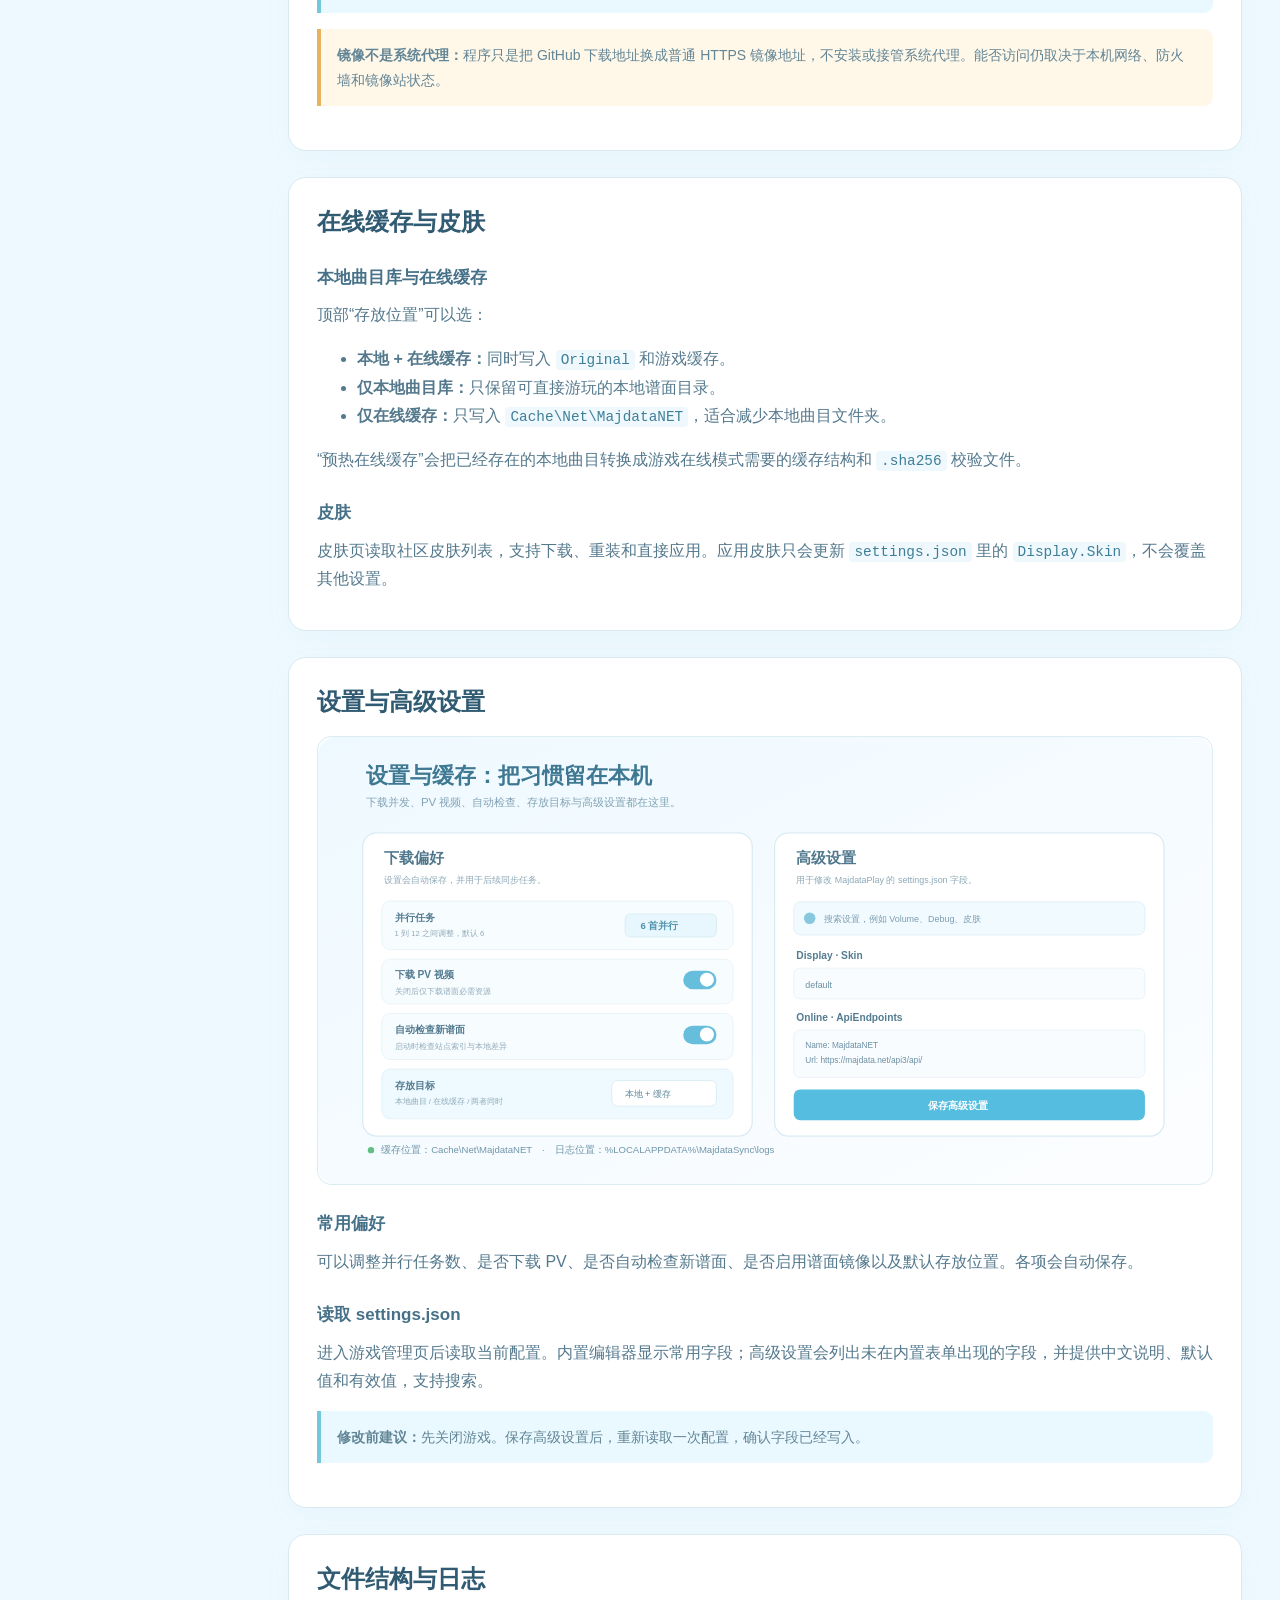
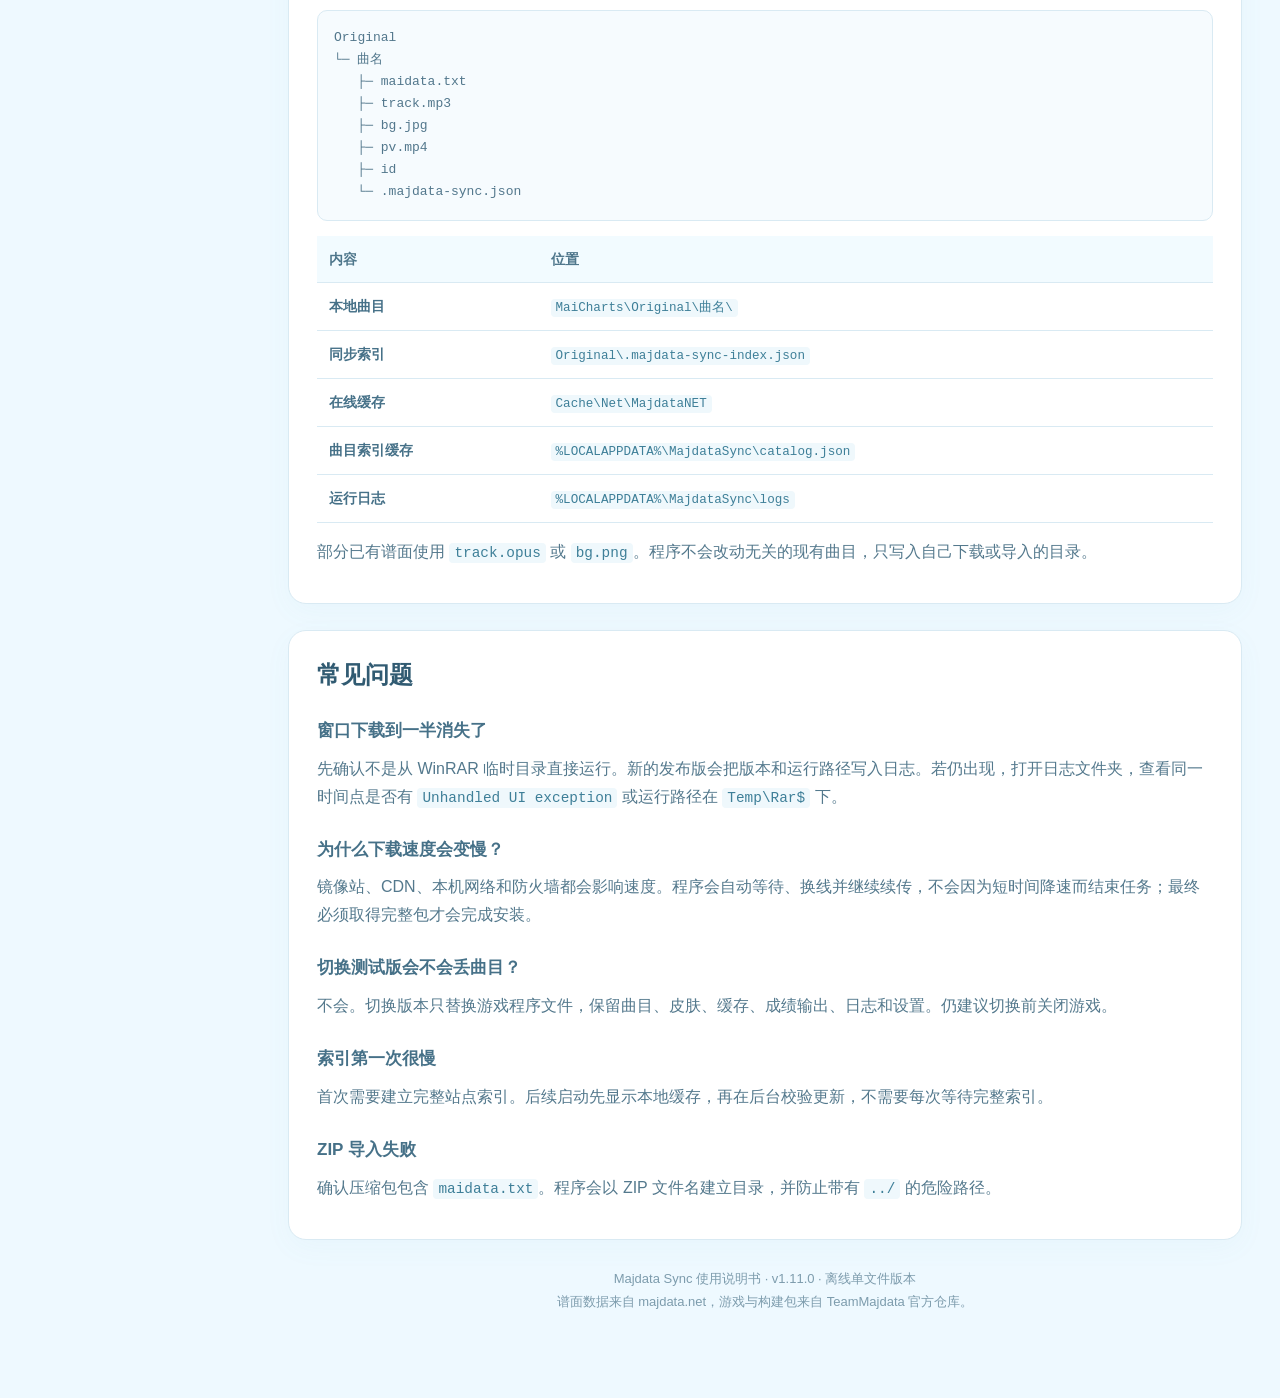
==== commit c3e7ce2e: "feat: add per-version and coexistence chart targets for 1.11.0" ====
--- a/docs/MajdataSync-Manual.html
+++ b/docs/MajdataSync-Manual.html
@@ -138,7 +138,7 @@
     <aside>
       <div class="brand">
         <img src="[data-uri]" alt="盐">
-        <div><strong>MAJDATA SYNC</strong><span>使用说明书 · v1.10.0</span></div>
+        <div><strong>MAJDATA SYNC</strong><span>使用说明书 · v1.11.0</span></div>
       </div>
       <nav>
         <a href="#start">快速开始</a>
@@ -160,7 +160,7 @@
             <h1>给喜欢的谱面，点一个大大的赞吧</h1>
             <p>从 majdata.net 找谱面，勾选后批量下载；每完成一首就立即入库，中断也不白下。</p>
           </div>
-          <span class="version">v1.10.0 · Windows x64</span>
+          <span class="version">v1.11.0 · Windows x64</span>
         </div>
         <div class="quick-actions">
           <a class="button" href="https://github.com/Zppppp124/MajdataSync/releases/latest">下载最新版本</a>
@@ -182,6 +182,14 @@
       <section id="library">
         <h2>曲目库：勾选、下载、更新</h2>
         <img class="figure" src="[data-uri]" alt="曲目库勾选与批量的示意图">
+        <h3>曲目放在哪个版本</h3>
+        <p>顶部“曲目目标”有三个选项：</p>
+        <div class="cards">
+          <div class="card"><strong>置于稳定版</strong><span>只下载并缓存到稳定版游戏目录。</span></div>
+          <div class="card"><strong>置于测试版</strong><span>只下载并缓存到测试版游戏目录。</span></div>
+          <div class="card"><strong>共存（两版）</strong><span>先检测稳定版，再检测测试版；两套都存在时下载一次并复制文件和缓存。</span></div>
+          <div class="card"><strong>只检测到一个版本</strong><span>共存模式只写入存在的那一套目录，不做第二份复制。</span></div>
+        </div>
         <h3>三种下载方式</h3>
         <div class="cards">
           <div class="card"><strong>同步新谱面</strong><span>只选尚未下载，或站点哈希已经变化的新版本。</span></div>
@@ -293,7 +301,7 @@
       </section>
 
       <footer>
-        Majdata Sync 使用说明书 · v1.10.0 · 离线单文件版本<br>
+        Majdata Sync 使用说明书 · v1.11.0 · 离线单文件版本<br>
         谱面数据来自 majdata.net，游戏与构建包来自 TeamMajdata 官方仓库。
       </footer>
     </main>
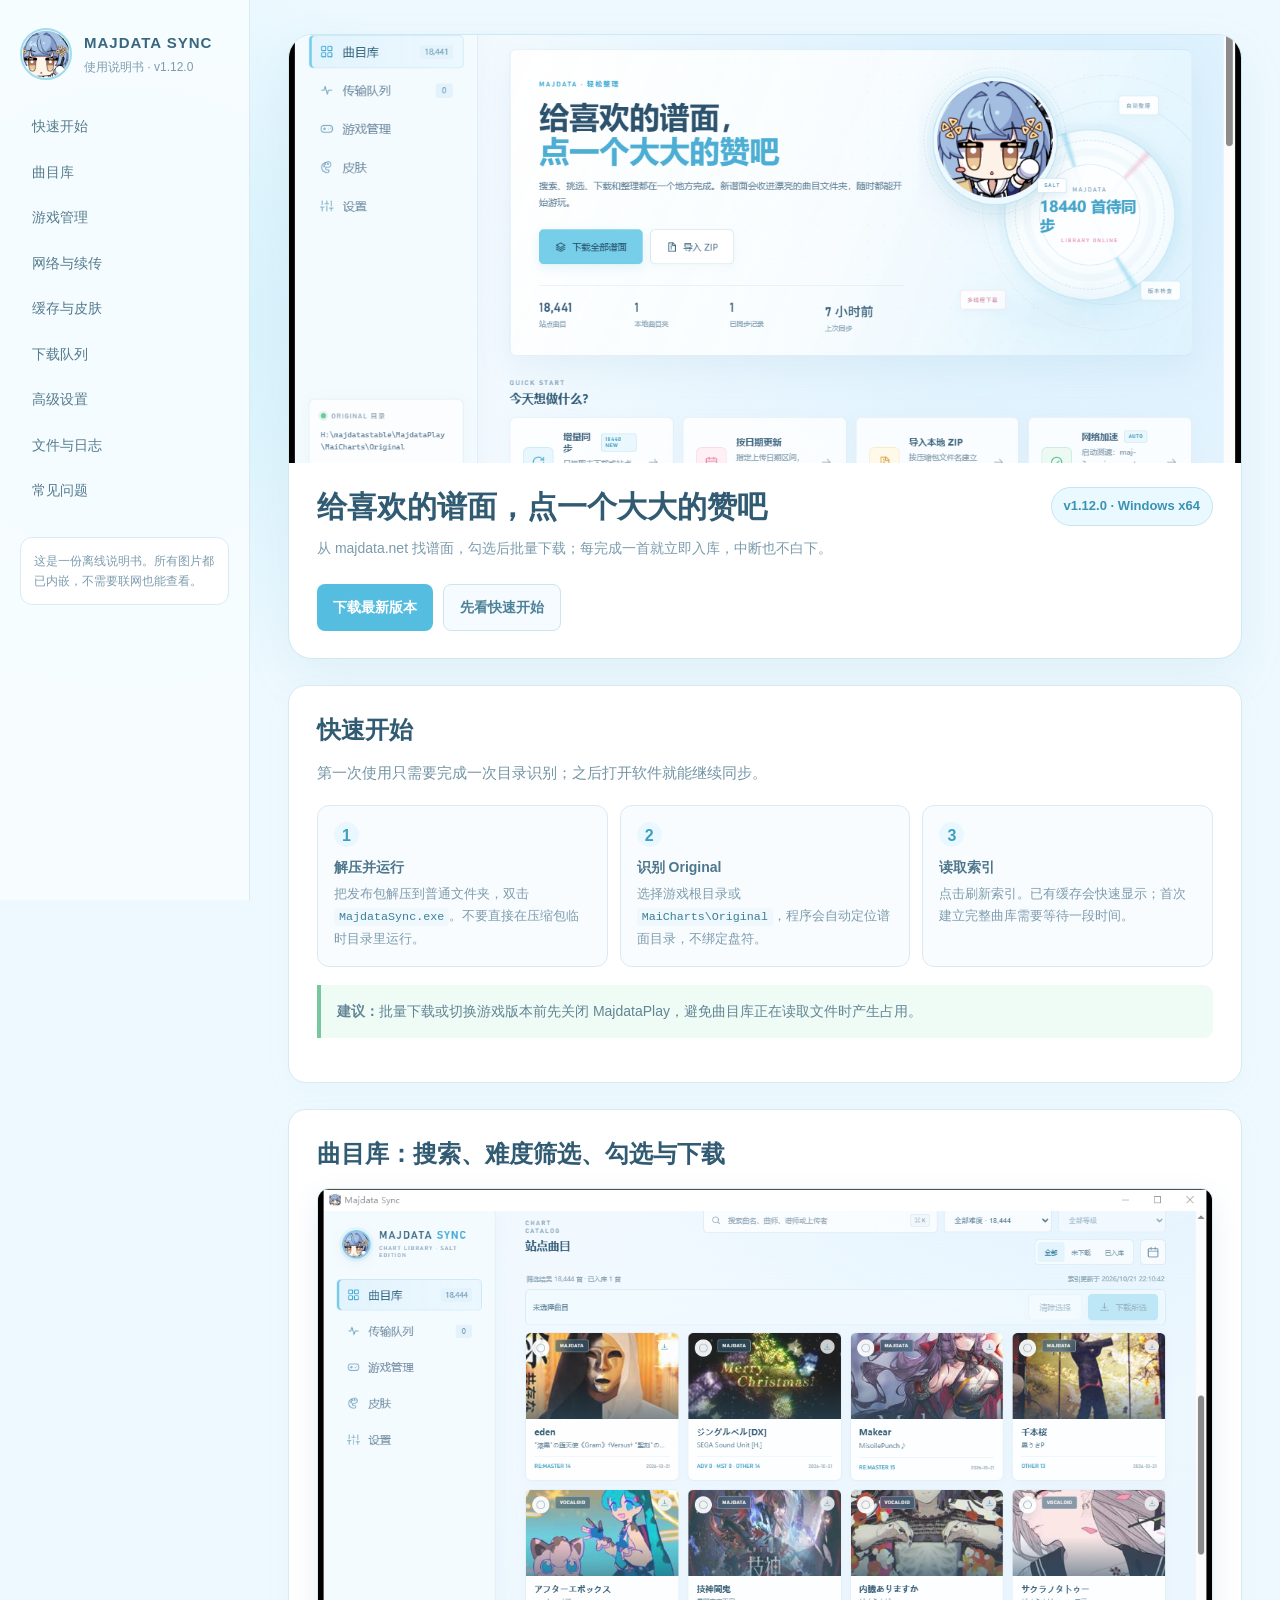
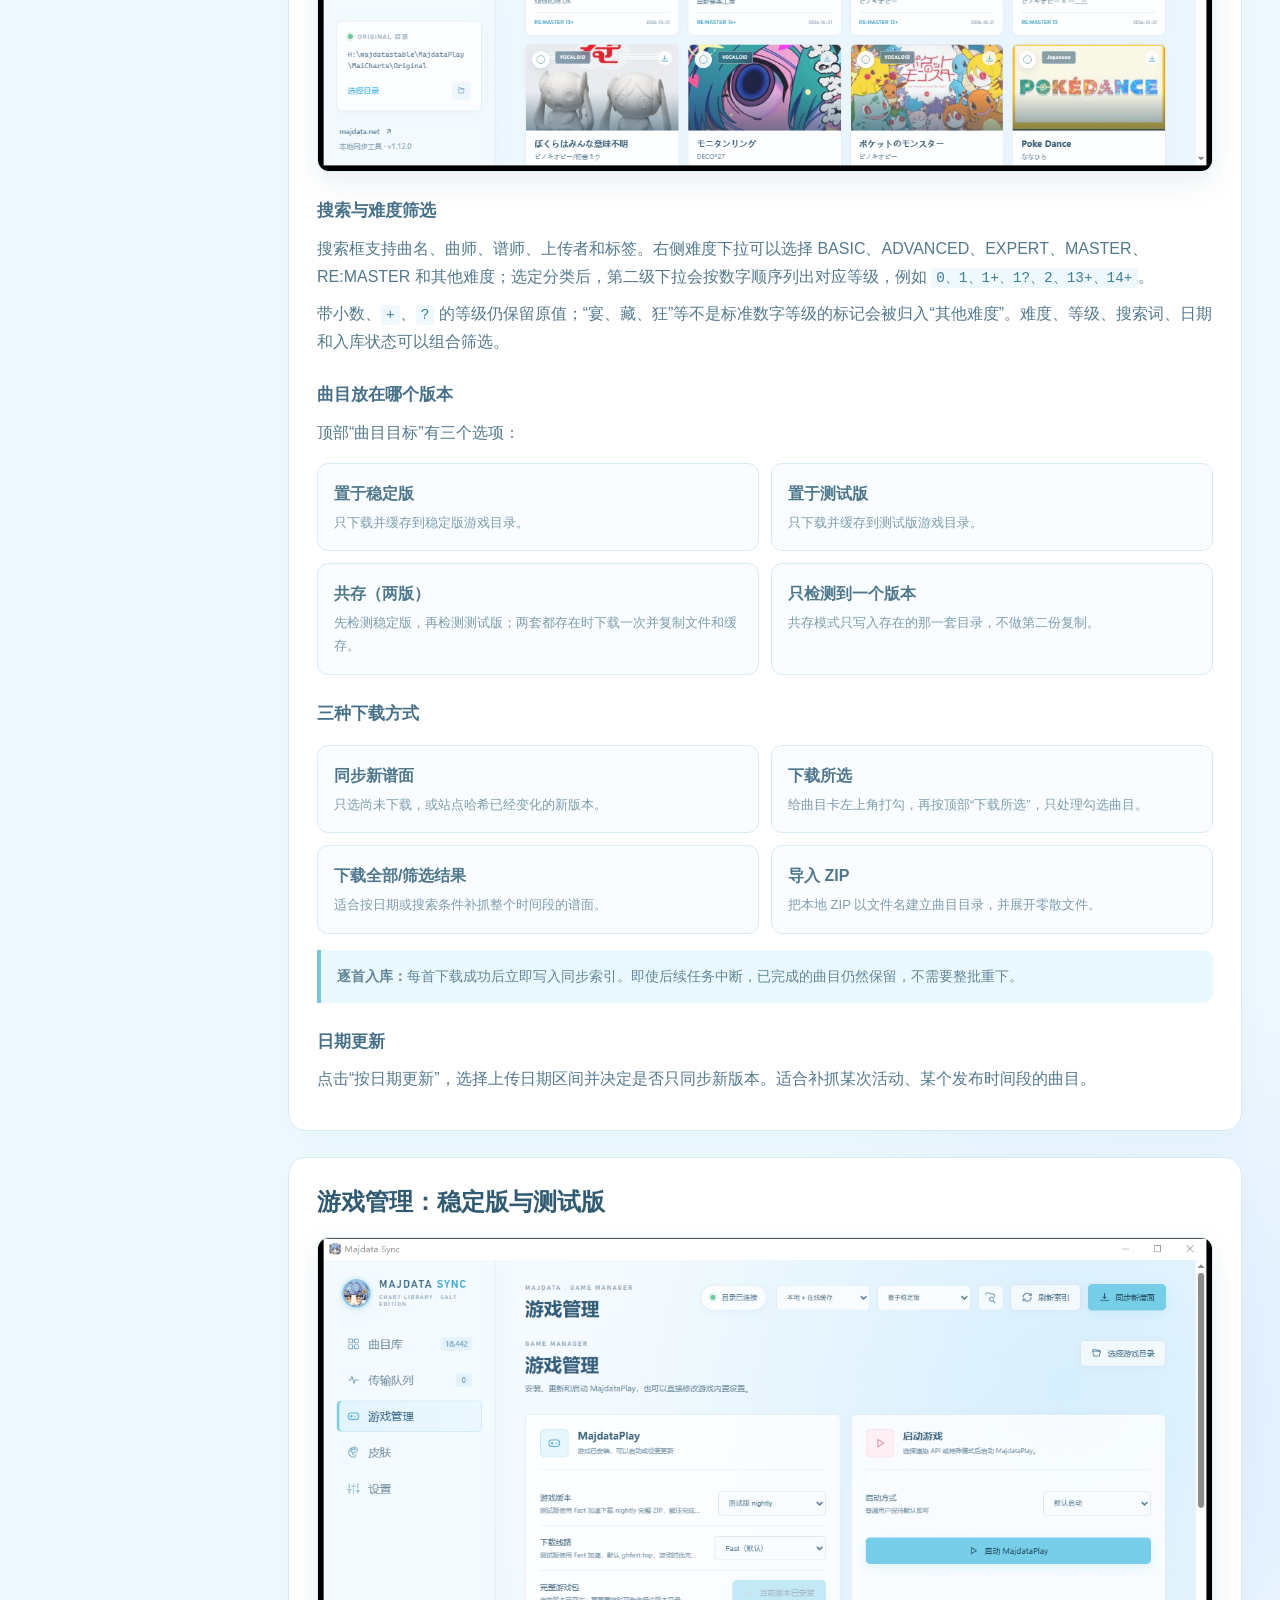
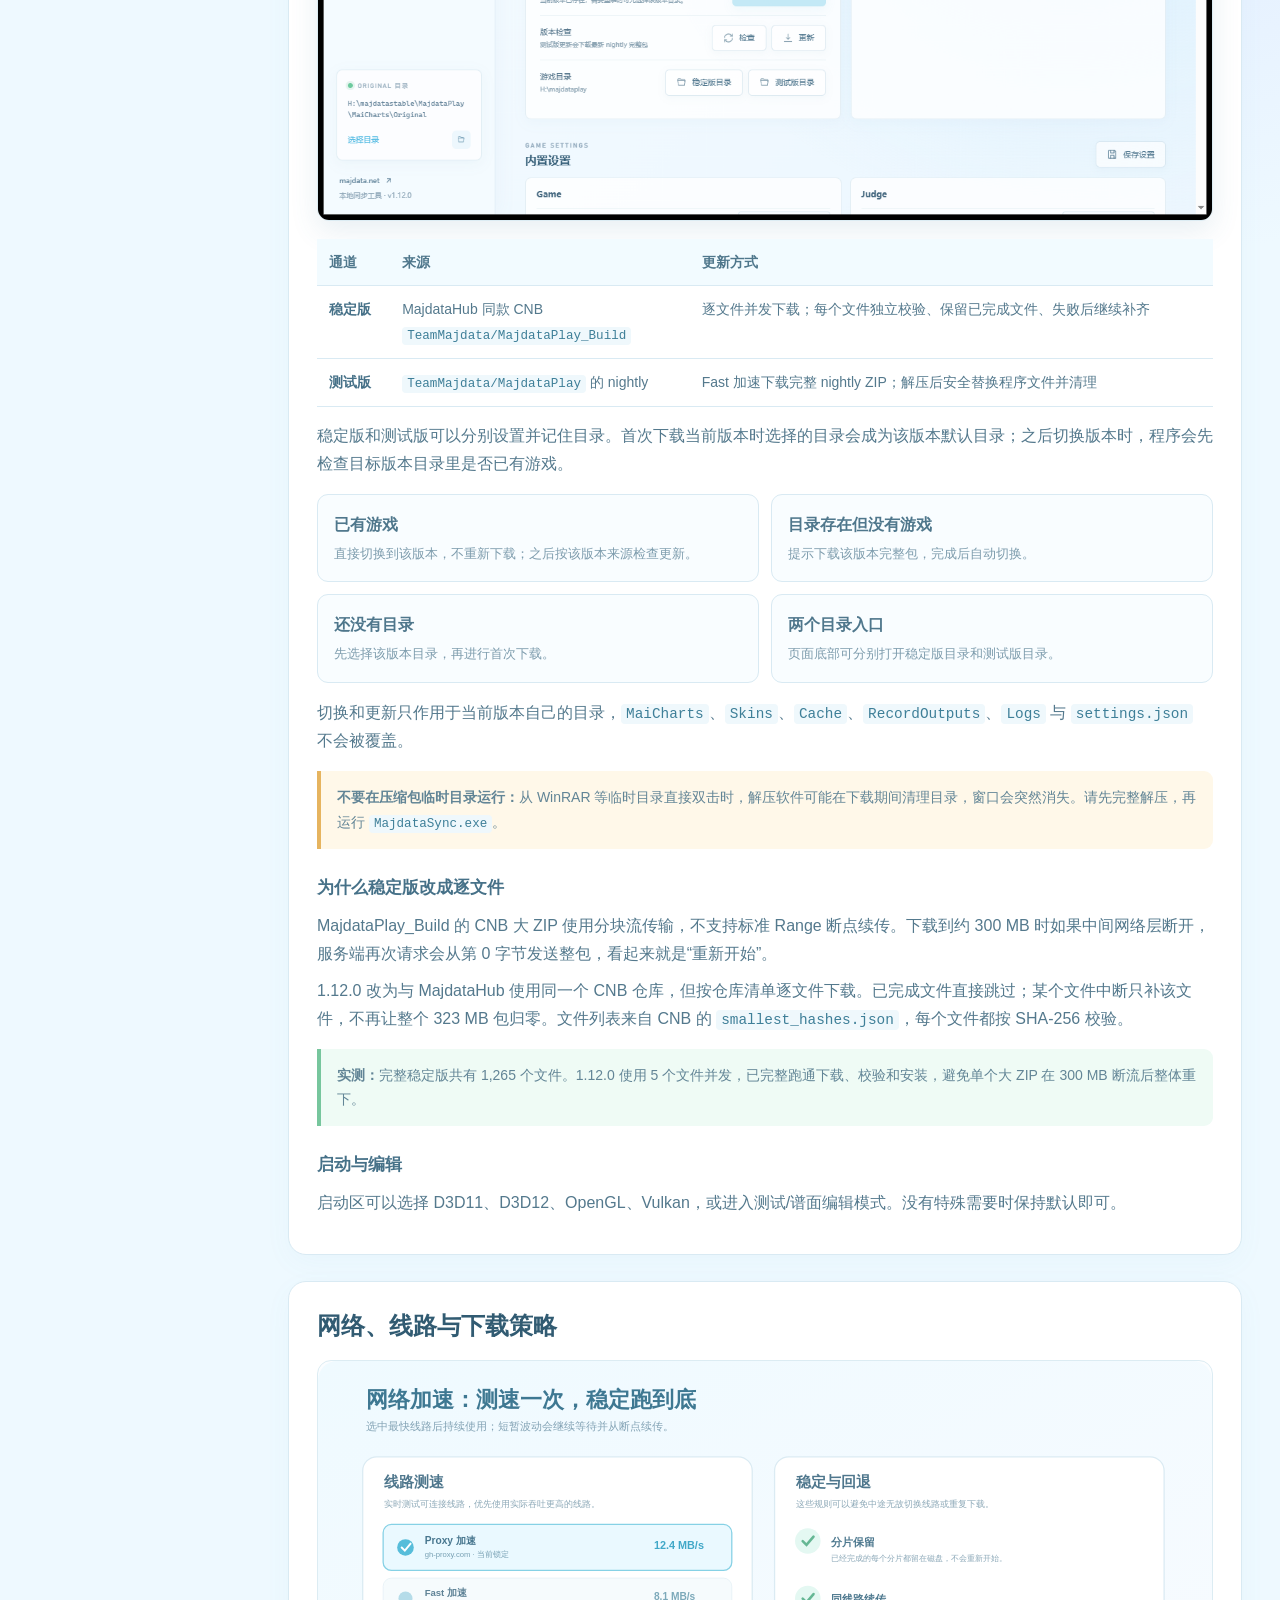
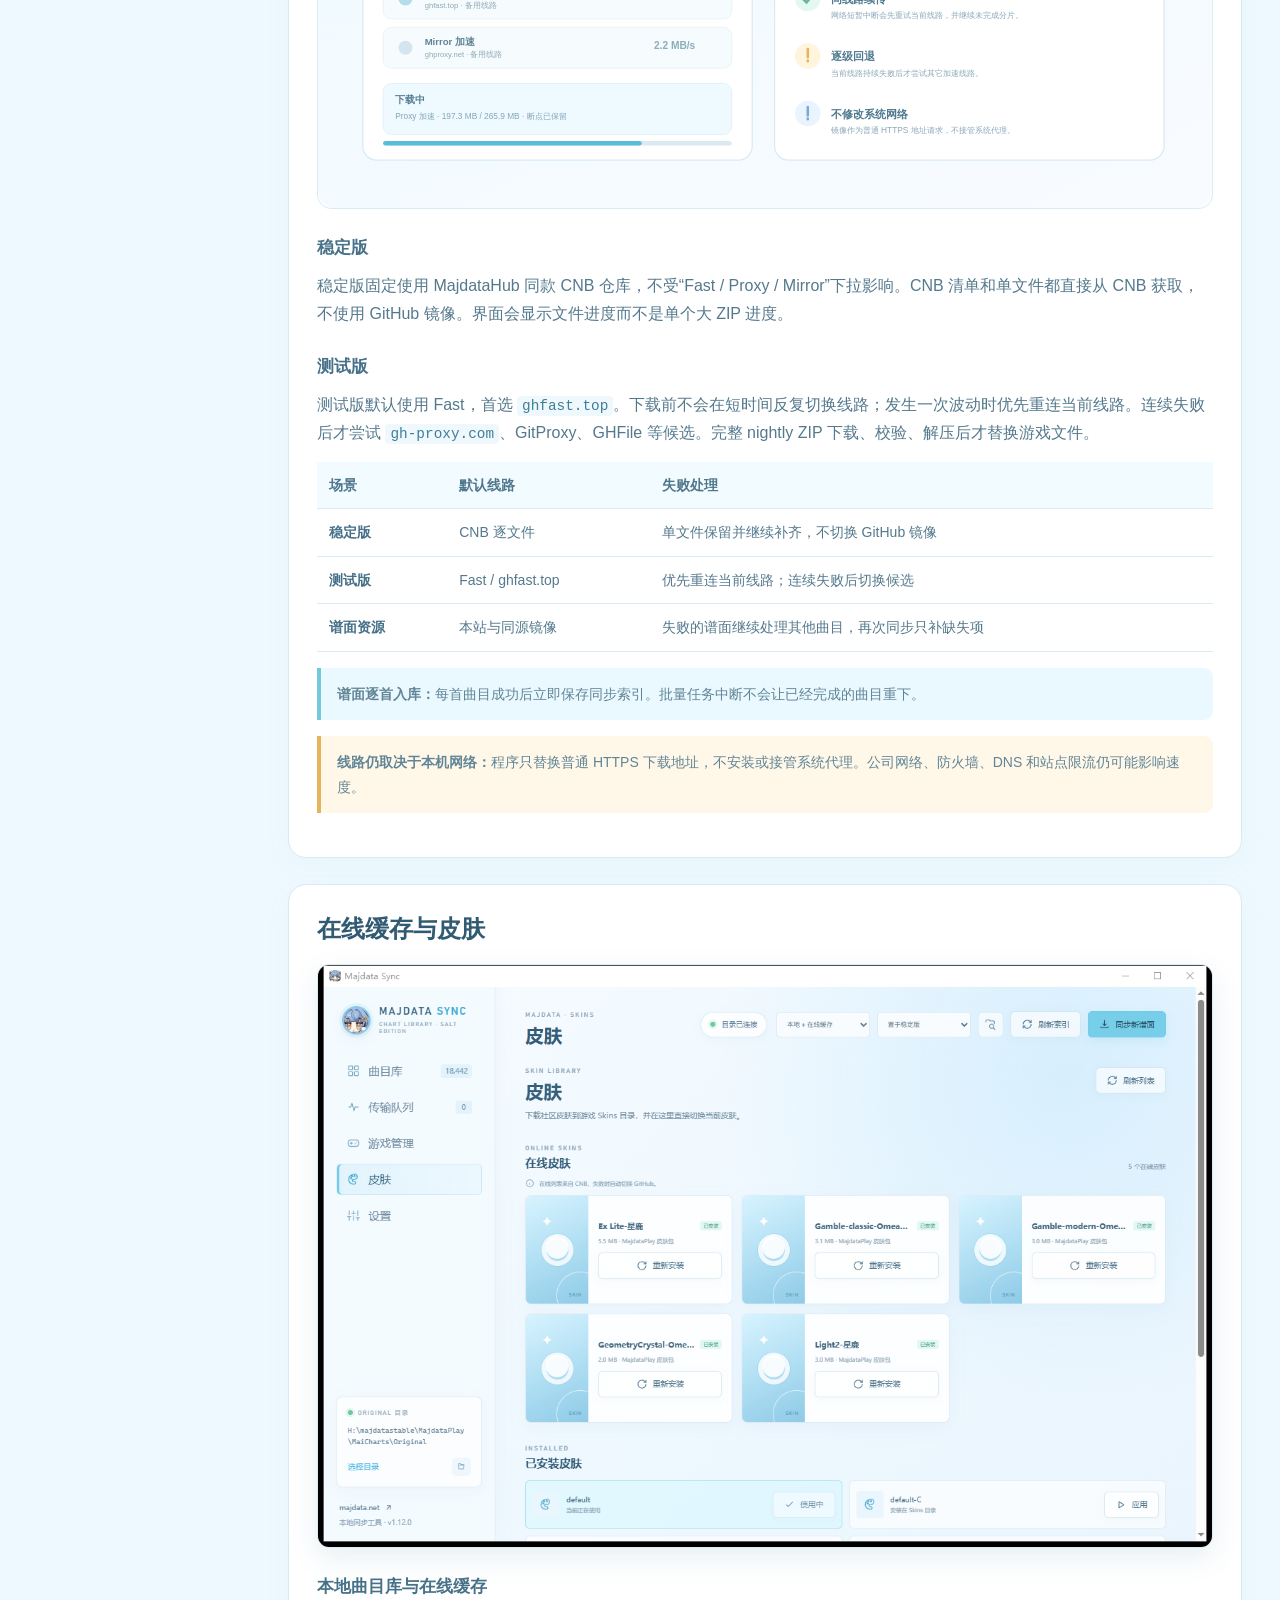
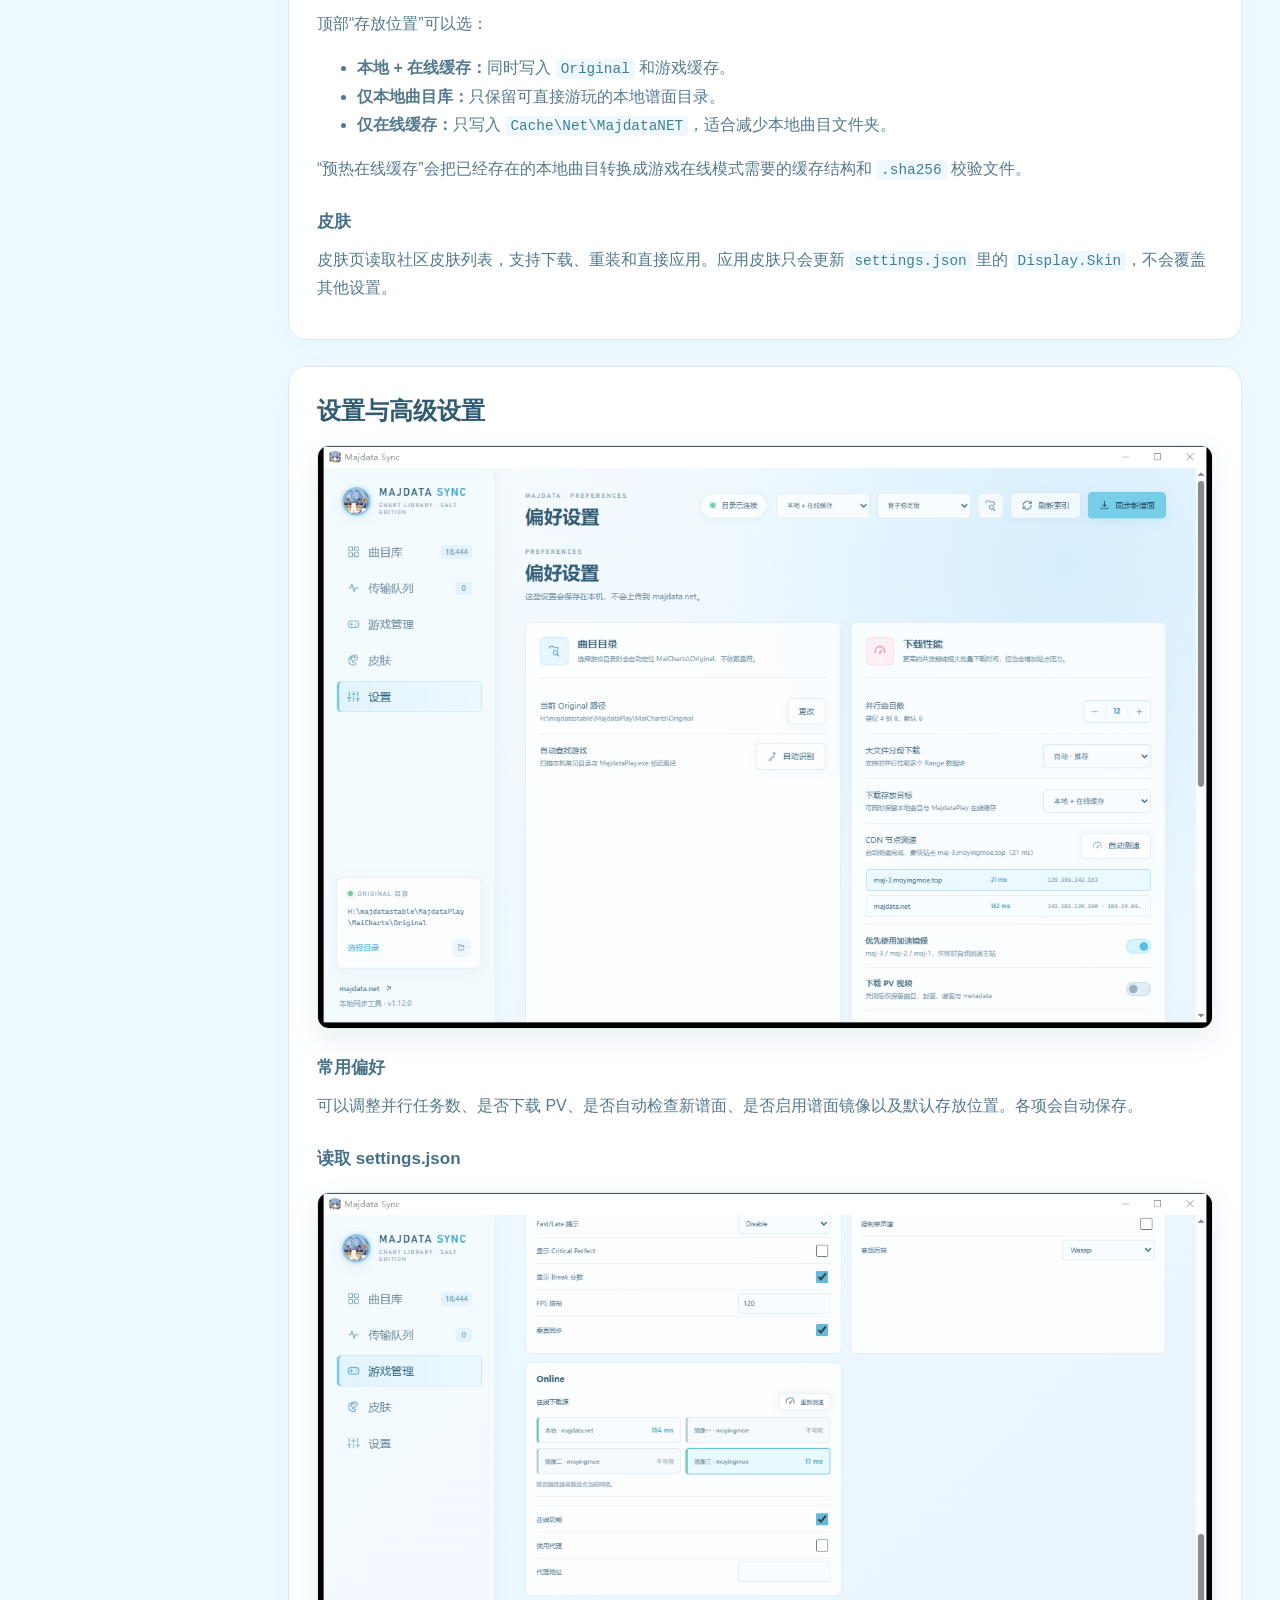
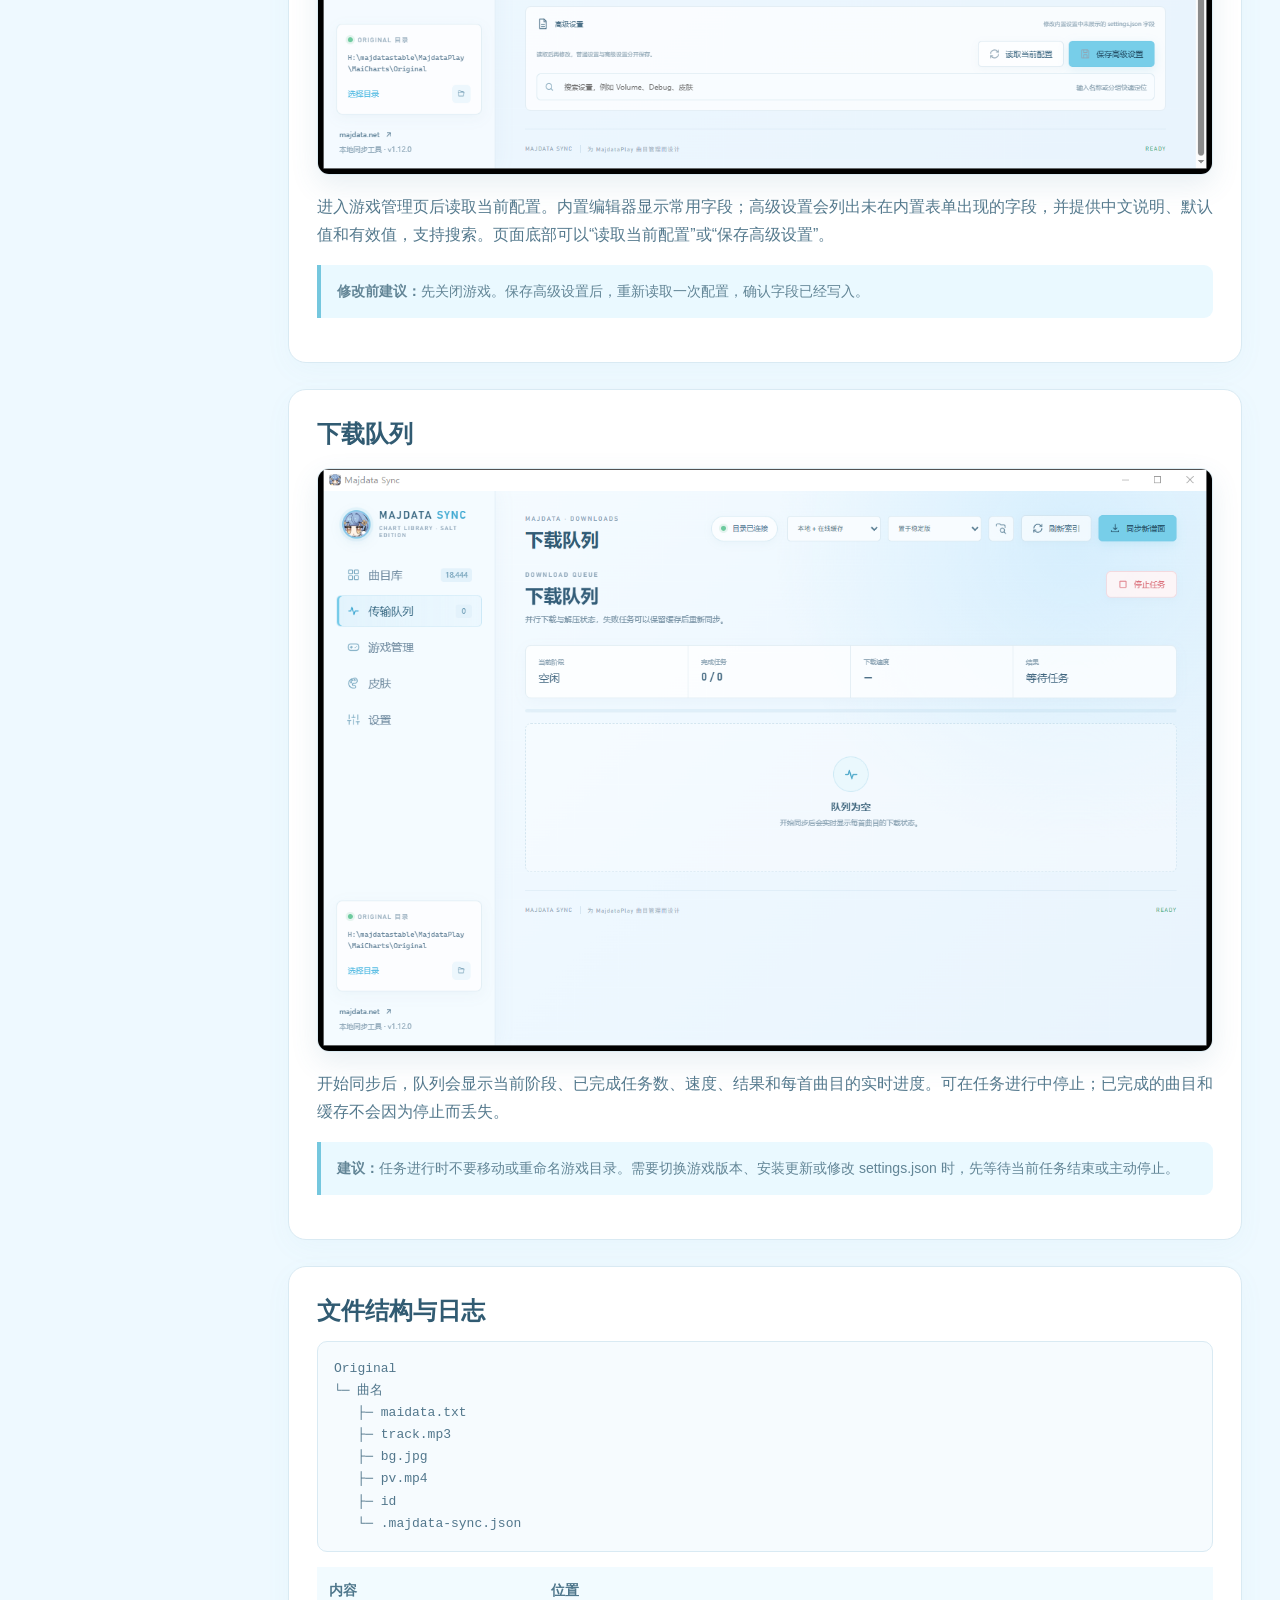
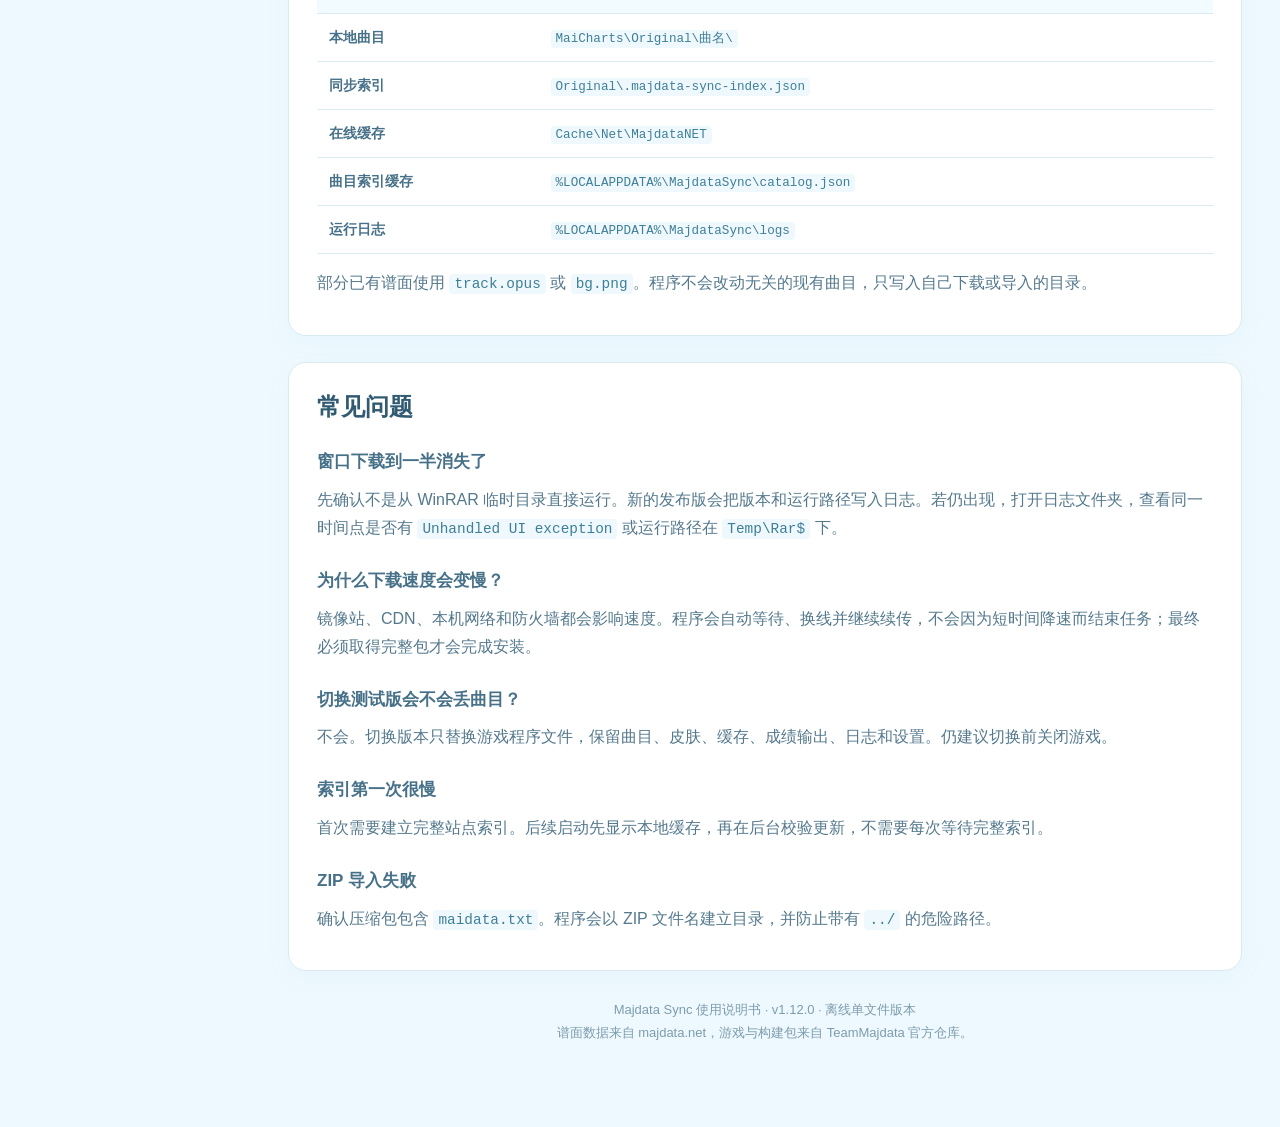
==== commit 390985dd: "feat: release Majdata Sync 1.12.0 with CNB file sync and illustrated manual" ====
--- a/docs/MajdataSync-Manual.html
+++ b/docs/MajdataSync-Manual.html
@@ -82,6 +82,7 @@
     p { margin: 9px 0; }
     .lead { color: #7394a5; font-size: 15px; }
     .figure { display: block; width: 100%; height: auto; margin: 18px 0; border: 1px solid #dcecf3; border-radius: 14px; background: #fbfdff; }
+    .figure.window { border-radius: 12px; box-shadow: 0 10px 28px rgba(63, 126, 154, .12); }
     .steps { display: grid; grid-template-columns: repeat(3, minmax(0, 1fr)); gap: 12px; margin: 18px 0; }
     .step { padding: 16px; border: 1px solid var(--line); border-radius: 12px; background: #f8fcff; }
     .step b { display: inline-grid; width: 25px; height: 25px; margin-bottom: 8px; place-items: center; border-radius: 50%; background: var(--blue-soft); color: #3e9fbd; }
@@ -116,6 +117,12 @@
     @media (max-width: 540px) {
       html, body { overflow-x: hidden; }
       .shell, main, section, .hero { min-width: 0; max-width: 100%; }
+      main { padding-left: 12px; padding-right: 12px; }
+      section { padding: 17px; }
+      .hero-copy { padding: 18px; }
+      .quick-actions { padding: 0 18px 18px; }
+      .figure, .window { max-width: 100%; }
+      p, li, td { hyphens: auto; }
       .brand { margin-bottom: 16px; }
       nav { grid-template-columns: repeat(2, minmax(0, 1fr)); }
       .hero-copy { display: block; }
@@ -137,8 +144,8 @@
   <div class="shell">
     <aside>
       <div class="brand">
-        <img src="[data-uri]" alt="盐">
-        <div><strong>MAJDATA SYNC</strong><span>使用说明书 · v1.11.0</span></div>
+        <img src="[data-uri]